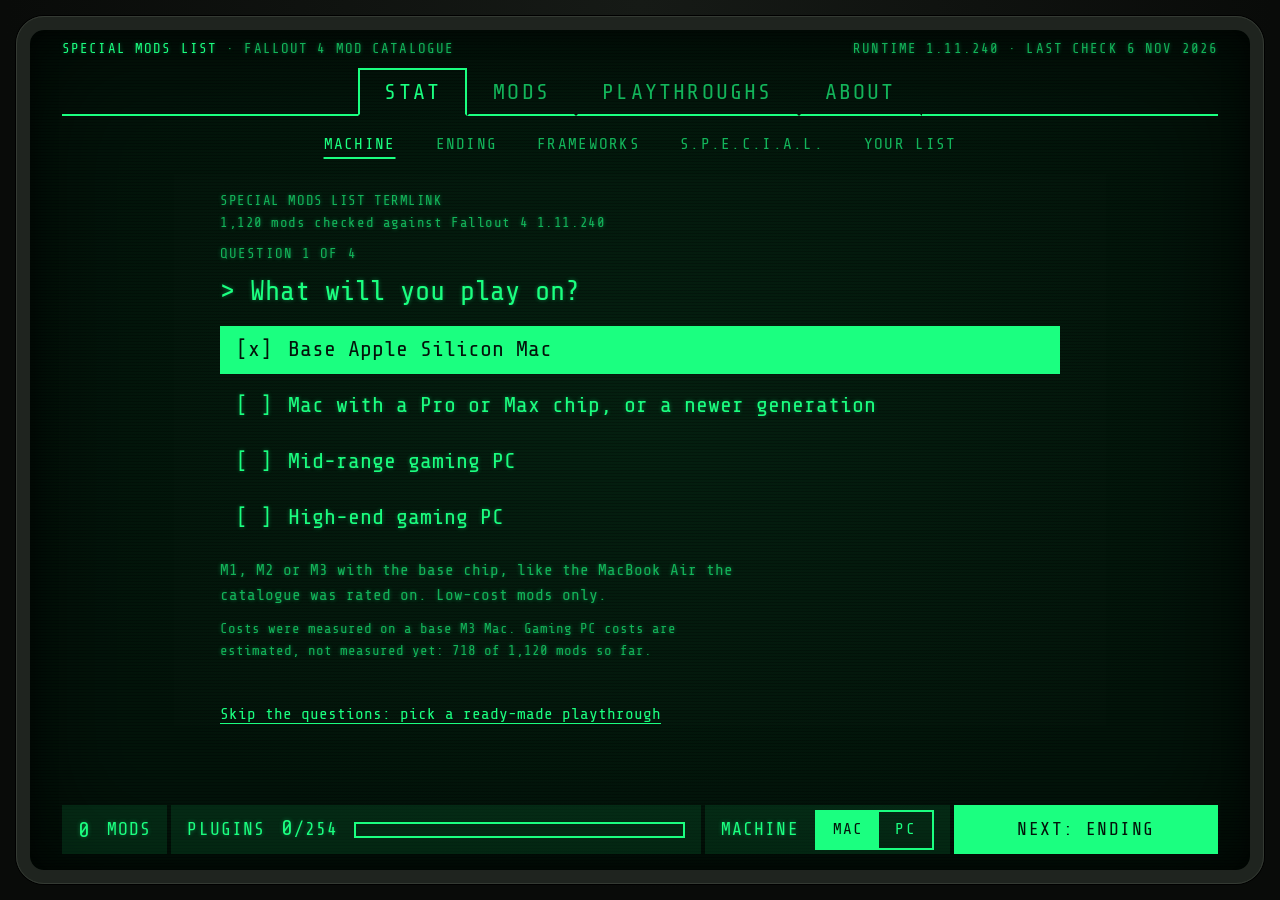
==== site/index.html @ 07a1b422 "feat(site): rebuild the site as a Pip-Boy interface" ====
<!doctype html>
<html lang="en" data-phosphor="green">
<head>
<meta charset="utf-8">
<meta name="viewport" content="width=device-width, initial-scale=1">
<title>Special Mods List: Fallout 4 mod catalogue</title>
<meta name="description" content="Fallout 4 mods checked one by one against runtime 1.11.240, Lunar Fallout Overhaul and Sim Settlements 2. Fill a S.P.E.C.I.A.L. sheet, load a ready-made playthrough, or build a list that adds its own requirements and patches.">
<meta name="color-scheme" content="dark">
<meta name="theme-color" content="#03140a">
<script>
// Apply the saved phosphor colour before the first paint.
try { var p = localStorage.getItem("sml-phosphor"); if (/^(green|amber|blue|white)$/.test(p)) document.documentElement.dataset.phosphor = p; } catch (e) {}
</script>
<link rel="preconnect" href="https://fonts.googleapis.com">
<link rel="preconnect" href="https://fonts.gstatic.com" crossorigin>
<link href="https://fonts.googleapis.com/css2?family=Share+Tech+Mono&family=VT323&display=swap" rel="stylesheet">
<link rel="stylesheet" href="app.css?v=3">
</head>
<body>
<a class="skip" id="skip" href="#panels">Skip to content</a>
<div class="bezel">
<div class="screen" id="screen">
  <header class="hud">
    <h1>Special Mods List <span class="hd">· Fallout 4 mod catalogue</span></h1>
    <p class="hd" id="hud-date">Runtime 1.11.240</p>
  </header>
  <div class="tabbar">
    <div class="tabs" role="tablist" aria-label="Sections" id="tabs">
      <button class="tab" role="tab" id="tab-stat" aria-controls="panel-stat" aria-selected="true">Stat</button>
      <button class="tab" role="tab" id="tab-mods" aria-controls="panel-mods" aria-selected="false" tabindex="-1">Mods</button>
      <button class="tab" role="tab" id="tab-tapes" aria-controls="panel-tapes" aria-selected="false" tabindex="-1">Playthroughs</button>
      <button class="tab" role="tab" id="tab-about" aria-controls="panel-about" aria-selected="false" tabindex="-1">About</button>
    </div>
  </div>

  <div class="panels" id="panels">
    <!-- STAT: the S.P.E.C.I.A.L. sheet -->
    <section class="panel" id="panel-stat" role="tabpanel" aria-labelledby="tab-stat" tabindex="-1">
      <nav class="subtabs" id="sp-steps" aria-label="Sheet steps"></nav>
      <div class="scroll body" id="sp-scroll"><div id="sp"><p class="loading">Loading the catalogue…</p></div></div>
    </section>

    <!-- MODS: catalogue and my list -->
    <section class="panel" id="panel-mods" role="tabpanel" aria-labelledby="tab-mods" tabindex="-1" hidden>
      <div class="subtabs" role="tablist" aria-label="Mods views" id="subtabs">
        <button class="subtab" role="tab" id="subtab-cat" aria-controls="sub-cat" aria-selected="true">All mods</button>
        <button class="subtab" role="tab" id="subtab-list" aria-controls="sub-list" aria-selected="false" tabindex="-1">My list <span id="sub-n"></span></button>
      </div>

      <div class="cat" id="sub-cat" role="tabpanel" aria-labelledby="subtab-cat">
        <div class="toolbar" id="toolbar">
          <div class="tb-main">
            <div class="search"><label class="lbl" for="q">Search <span class="vh">mods</span><span aria-hidden="true" class="kbd"> (press /)</span></label><input id="q" type="search" placeholder="Name, author or what it does" autocomplete="off" spellcheck="false"></div>
            <button class="btn fbtn" id="filters-btn" aria-controls="fbody" aria-expanded="false">Filters</button>
            <div class="fbody" id="fbody">
              <label class="sel"><span class="lbl">Section</span><select id="f-section"></select></label>
              <label class="sel"><span class="lbl">Tier</span><select id="f-tier">
                <option value="default">Core to optional</option><option value="core">Core only</option><option value="recommended">Recommended only</option><option value="optional">Optional only</option><option value="avoid">Avoid only</option><option value="all">Every tier</option><option value="custom" hidden>Custom</option>
              </select></label>
              <label class="sel" id="f-pt-row"><span class="lbl">Playthrough</span><select id="f-pt"><option value="">Any mod</option></select></label>
              <label class="chk"><input type="checkbox" id="f-inlist"><span>In my list</span></label>
              <label class="chk"><input type="checkbox" id="f-fits"><span>Fits my machine</span></label>
            </div>
          </div>
          <div class="countline">
          <details class="more" id="more">
                <summary id="more-sum">More filters</summary>
                <div class="more-in">
                  <label class="sel"><span class="lbl">Playing as</span><select id="f-profile"></select></label>
                  <label class="sel"><span class="lbl" id="perf-legend">Cost on a base M3 Mac</span><select id="f-perf"><option value="high">Any cost</option><option value="med">Up to medium</option><option value="low">Low only</option></select></label>
                  <label class="sel"><span class="lbl">Sort by</span><select id="f-sort"><option value="section">Section and tier</option><option value="name">Name</option><option value="cost">Cost, lowest first</option><option value="updated">Last updated</option></select></label>
                  <label class="chk"><input type="checkbox" id="f-runtime"><span>Works on 1.11.240</span></label>
                  <label class="chk"><input type="checkbox" id="f-lunar"><span>Works with Lunar</span></label>
                  <label class="chk"><input type="checkbox" id="f-ss2"><span>Works with SS2</span></label>
                  <label class="chk"><input type="checkbox" id="f-nodll"><span>No F4SE DLL</span></label>
                  <label class="chk"><input type="checkbox" id="f-noend"><span>No ending lock</span></label>
                  <p class="hint" id="perf-hint"></p>
                  <p class="hint">Lunar and SS2 filters hide mods we know conflict. Most mods are not checked against them yet.</p>
                </div>
              </details>
          <span id="result-count" aria-live="off">Loading…</span><span id="hidden-note"></span><span class="legend" aria-hidden="true"><span><i class="mk on"></i>In my list</span><span><i class="mk auto"></i>Added for you</span></span></div>
        </div>
        <div class="inv">
          <div class="scroll inv-list" id="inv" aria-label="Mods"><p class="loading">Loading the catalogue…</p></div>
          <section class="scroll detail" id="detail" aria-label="Mod details"></section>
        </div>
      </div>

      <div class="cat" id="sub-list" role="tabpanel" aria-labelledby="subtab-list" hidden>
        <div class="mylist">
          <div class="scroll lo">
            <h2 class="h3" id="lo-h" tabindex="-1">Load order</h2>
            <p class="small dim" id="lo-hint">Grouped by load group. Inside a group, any order works unless a note says otherwise.</p>
            <ol id="picked"></ol>
          </div>
          <section class="scroll sum" aria-labelledby="ml-h">
            <h2 class="h3" id="ml-h">Summary</h2>
            <div class="gauge">
              <p class="num"><b id="ml-n">0</b> <span id="ml-sub">mods</span></p>
              <p class="small" id="ml-who"></p>
              <p class="num"><span>Full plugins</span> <b id="ml-full">0</b> <span id="ml-full-of">of 254</span></p>
              <div class="bar" id="ml-bar" role="img" aria-label="0 of 254 full plugin slots used"><i class="cnt" style="width:0"></i><i class="est" style="left:0;width:0"></i></div>
              <p class="small" id="ml-slots"></p>
            </div>
            <section id="notes-sec" hidden><h3 class="h3">Warnings and notes</h3><div class="alerts" id="alerts"></div></section>
            <dl class="kv">
              <div><dt>Light plugins</dt><dd id="s-light">0</dd></div>
              <div><dt>Download</dt><dd id="s-size">0 GB</dd></div>
              <div><dt>F4SE DLLs</dt><dd id="s-dll">0</dd></div>
              <div><dt>Script-heavy</dt><dd id="s-heavy">0</dd></div>
              <div><dt id="s-high-l">High cost</dt><dd id="s-high">0</dd></div>
              <div><dt>Conflicts</dt><dd id="s-conf">0</dd></div>
            </dl>
            <p class="small" id="mix"></p>
            <div class="xbtns">
              <button class="btn primary" id="x-csv">Download CSV</button>
              <button class="btn" id="x-txt">Copy load order</button>
              <button class="btn" id="x-link">Copy share link</button>
              <button class="btn" id="x-clear">Clear list</button>
            </div>
          </section>
        </div>
      </div>
    </section>

    <!-- PLAYTHROUGHS: holotapes -->
    <section class="panel" id="panel-tapes" role="tabpanel" aria-labelledby="tab-tapes" tabindex="-1" hidden>
      <div class="scroll body">
        <div class="tapes-h">
          <h2 class="qh" id="tapes-h" tabindex="-1">&gt; Pick a holotape</h2>
          <p class="dim">Each tape is a mod list that holds together on Fallout 4 1.11.240. Loading one replaces your list, and you can undo it.</p>
        </div>
        <div class="tapes" id="tapes"><p class="loading">Loading the playthroughs…</p></div>
        <div class="tapes-more">
          <button class="lnk preset" data-preset="core" aria-pressed="false" id="core-btn">Load only the core fixes</button>
          <button class="lnk" data-go="mods">Or browse all <span class="n-total">…</span> mods</button>
        </div>
      </div>
    </section>

    <!-- ABOUT -->
    <section class="panel" id="panel-about" role="tabpanel" aria-labelledby="tab-about" tabindex="-1" hidden>
      <div class="scroll body">
        <div class="about">
          <div class="prose">
            <h2 class="h3" id="about-h" tabindex="-1">What this is</h2>
            <p>A catalogue of <span class="n-total">…</span> Fallout 4 mods, each checked by hand against the current game version (runtime 1.11.240), Lunar Fallout Overhaul and Sim Settlements 2. It builds a list for you: every mod brings the mods it needs and the patches it shares with the rest, and the list warns you about conflicts.</p>
            <h2 class="h3">How mods are checked</h2>
            <p>Each row records whether the author supports 1.11.240, whether it needs an F4SE DLL, what it does to precombines, its cost, how it gets on with Lunar and Sim Settlements 2, whether it locks a faction ending, and what it needs, patches or conflicts with. Every verdict links to its sources: changelogs, author posts, compatibility reports.</p>
            <p>Mods marked avoid stay in the catalogue with the reason, so you know why they are left out.</p>
            <h2 class="h3">Cost ratings</h2>
            <p>Costs on a Mac were measured on a base M3 MacBook Air (16 GB, under Wine). Costs on a gaming PC are estimated, not measured yet: <span id="ab-pc">…</span> mods so far, and mods rated low on the M3 count as low on the PC. Switch the machine in the bar at the bottom of the screen.</p>
            <p class="disclaim">Unofficial fan project, not affiliated with Bethesda Softworks. Mod names, descriptions and images belong to their authors and come from Nexus Mods. <span id="foot-dates"></span></p>
          </div>
          <div>
            <h2 class="h3">Record</h2>
            <dl class="stats" id="record">
              <div><dt>Mods checked</dt><dd id="rec-total">…</dd></div>
              <div><dt>In a playthrough</dt><dd id="rec-pick">…</dd></div>
              <div><dt>Cost rated for a PC</dt><dd id="rec-pc">…</dd></div>
              <div><dt>Marked avoid</dt><dd><button class="linkid" id="rec-avoid-btn"><span id="rec-avoid">…</span><span class="vh">: show them</span></button></dd></div>
              <div><dt>Last check</dt><dd id="rec-date">…</dd></div>
            </dl>
            <h2 class="h3">Screen colour</h2>
            <fieldset class="opts swatches" id="phosphor"><legend class="vh">Screen colour</legend></fieldset>
            <h2 class="h3">Links</h2>
            <ul class="links">
              <li><a href="https://github.com/MorganKryze/special-mods-list/tree/main/data">The data: mods.csv, nexus.json, playthroughs.json</a></li>
              <li><a href="https://github.com/MorganKryze/special-mods-list/blob/main/data/README.md">What each column means</a></li>
              <li><a href="https://github.com/MorganKryze/special-mods-list">This project on GitHub</a></li>
              <li><a href="https://github.com/MorganKryze/fallout4-macos-modding">Fallout 4 on macOS: the setup guide</a></li>
              <li><a href="../llms.txt">llms.txt, for AI assistants</a></li>
            </ul>
          </div>
        </div>
      </div>
    </section>
  </div>

  <div id="notice" hidden role="region" aria-label="Message"><p id="notice-text"></p><span class="nbtns" id="notice-btns"></span></div>
  <footer class="status" aria-label="Status">
    <div class="cell" id="st-mods"><b>0</b> <span>mods</span></div>
    <div class="cell" id="st-plug"><span class="lbl-p">Plugins</span> <span><b id="st-full">0</b>/254</span><span class="bar" aria-hidden="true"><i id="st-bar" style="width:0"></i></span></div>
    <div class="cell" id="st-mach" role="group" aria-label="Your machine"><span class="lbl-l">Machine</span><span class="seg"><button data-machine="mac" aria-pressed="true">Mac</button><button data-machine="pc" aria-pressed="false">PC</button></span></div>
    <button class="btn primary" id="st-action">Next: Ending</button>
  </footer>
</div>
</div>
<div id="sr-status" class="vh" role="status"></div>
<script src="app.js?v=3"></script>
</body>
</html>
---- site/app.css ----
/* Special Mods List: the Pip-Boy shell.
   Type scale: 14 / 16 / 18 / 22 / 28 (Share Tech Mono), 32 / 48 / 96 (VT323).
   Spacing: multiples of 8 px. Colours: one phosphor ink on a dark screen; every text colour
   keeps 4.5:1 or better on the screen and on the tinted boxes (see the contrast notes below). */
:root {
  --ink: #1bff80; --bg: #03140a; --dim: #13b45a; --line: #0e7e3f;
  --tint: color-mix(in srgb, var(--ink) 10%, transparent);
  --tint-strong: color-mix(in srgb, var(--ink) 16%, transparent);
  --glow: 0 0 4px color-mix(in srgb, var(--ink) 38%, transparent);
  --bezel: #1f241f; --bezel-hi: #343a33; --room: #090b09;
  --mono: "Share Tech Mono", ui-monospace, "SF Mono", Menlo, Consolas, monospace;
  --vt: "VT323", "Share Tech Mono", ui-monospace, monospace;
  --t-xs: 14px; --t-s: 16px; --t-m: 18px; --t-l: 22px; --t-xl: 28px;
  --d-s: 32px; --d-m: 48px; --d-l: 96px;
  --pad: 32px;
  color-scheme: dark;
}
/* Dimmed text is the ink mixed into the screen colour (68 % green, 74 % amber, 76 % blue, 66 % white):
   4.5:1 or better even on a 10 % tinted box over the 5 % centre glow.
   Lines (borders) are 45-50 %, at least 3:1 on the screen. */
html[data-phosphor="amber"] { --ink: #ffb642; --bg: #140c02; --dim: #c28a31; --line: #8a6122; }
html[data-phosphor="blue"] { --ink: #5ec8ff; --bg: #020c14; --dim: #489bc7; --line: #306a8a; }
html[data-phosphor="white"] { --ink: #f2f2f2; --bg: #0b0c0c; --dim: #a3a4a4; --line: #737474; }

* { box-sizing: border-box; }
html, body { margin: 0; height: 100%; }
body {
  background: var(--room); color: var(--ink);
  font: 400 var(--t-s)/1.6 var(--mono);
  -webkit-font-smoothing: antialiased; text-rendering: optimizeLegibility;
  overflow: hidden;
}
button, input, select { font: inherit; color: inherit; letter-spacing: inherit; text-transform: inherit; }
button { cursor: pointer; background: none; border: 0; padding: 0; text-align: inherit; }
a { color: var(--ink); text-underline-offset: 4px; text-decoration-thickness: 1px; }
a:hover { text-decoration-thickness: 2px; }
:focus-visible { outline: 2px solid var(--ink); outline-offset: 2px; }
[hidden] { display: none !important; }
.vh { position: absolute !important; width: 1px; height: 1px; overflow: hidden; clip: rect(0 0 0 0); white-space: nowrap; margin: -1px; padding: 0; border: 0; }
.dim { color: var(--dim); }
p { margin: 0; }
h1, h2, h3, h4 { margin: 0; font-weight: 400; }
ul, ol { margin: 0; padding: 0; }

.skip { position: absolute; left: 16px; top: -100px; z-index: 100; background: var(--ink); color: var(--bg); padding: 8px 16px; text-decoration: none; }
.skip:focus { top: 16px; }

/* ---------- Bezel and screen ---------- */
.bezel {
  height: 100%; padding: 16px;
  background: radial-gradient(ellipse at 50% 0%, #161a16, var(--room) 70%);
}
.screen {
  position: relative; height: 100%; max-width: 1440px; margin: 0 auto;
  display: flex; flex-direction: column; overflow: hidden;
  border: 14px solid var(--bezel); border-radius: 28px;
  outline: 1px solid var(--bezel-hi); outline-offset: -1px;
  /* Scanlines and the soft centre glow sit under the text, so they never lower its contrast. */
  background:
    repeating-linear-gradient(0deg, rgba(0, 0, 0, .24) 0 1px, transparent 1px 3px),
    radial-gradient(ellipse at 50% 45%, color-mix(in srgb, var(--ink) 5%, var(--bg)) 0%, var(--bg) 72%);
  /* Inset shadow: the vignette, painted above the background and below the content. */
  box-shadow: inset 0 0 120px rgba(0, 0, 0, .75), inset 0 0 24px rgba(0, 0, 0, .6), 0 0 0 1px #000;
  text-shadow: var(--glow);
}

/* ---------- Header line and tabs ---------- */
.hud { display: flex; justify-content: space-between; align-items: baseline; gap: 16px; padding: 8px var(--pad) 0; font-size: var(--t-xs); color: var(--dim); letter-spacing: .08em; text-transform: uppercase; }
.hud h1 { font-size: var(--t-xs); color: var(--ink); }
.hud h1 span { color: var(--dim); }
.tabbar { display: flex; padding: 8px var(--pad) 0; }
.tabbar::before, .tabbar::after { content: ""; flex: 1 0 16px; border-bottom: 2px solid var(--ink); }
.tabs { display: flex; }
.tab {
  font-size: var(--t-l); line-height: 1; letter-spacing: .1em; text-transform: uppercase;
  padding: 8px 24px; min-height: 48px; color: var(--dim);
  border: 2px solid transparent; border-bottom-color: var(--ink);
  white-space: nowrap; position: relative;
}
.tab:hover { color: var(--ink); }
.tab[aria-selected="true"] { color: var(--ink); border-color: var(--ink); border-bottom-color: transparent; }
.tab:focus-visible { outline-offset: -6px; }

.subtabs { display: flex; justify-content: center; gap: 8px 24px; padding: 8px var(--pad); flex-wrap: wrap; }
.subtab {
  font-size: var(--t-s); letter-spacing: .08em; text-transform: uppercase; color: var(--dim);
  padding: 8px 8px; min-height: 40px; white-space: nowrap; position: relative;
}
.subtab:hover { color: var(--ink); }
.subtab[aria-current="step"], .subtab[aria-selected="true"] { color: var(--ink); text-decoration: underline; text-decoration-thickness: 2px; text-underline-offset: 8px; }
.subtab .n { color: inherit; }

/* ---------- Panels ---------- */
.panels { position: relative; flex: 1; min-height: 0; }
.panel { position: absolute; inset: 0; display: flex; flex-direction: column; min-height: 0; }
.panel:focus { outline: none; }
.scroll { flex: 1; min-height: 0; overflow: auto; overscroll-behavior: contain; scrollbar-color: var(--line) transparent; scrollbar-width: thin; }
.body { padding: 16px var(--pad) 32px; }
.wrap { max-width: 1120px; margin: 0 auto; }

/* Shared text pieces */
.qno { font-size: var(--t-xs); color: var(--dim); letter-spacing: .08em; text-transform: uppercase; }
.term { font-size: var(--t-xs); color: var(--dim); letter-spacing: .04em; margin-bottom: 8px; }
.qh { font-size: var(--t-xl); line-height: 1.3; margin: 8px 0 16px; }
.qh:focus { outline: none; }
.lead { font-size: var(--t-m); line-height: 1.6; max-width: 62ch; }
.prose { max-width: 66ch; }
.prose p + p { margin-top: 16px; }
.small { font-size: var(--t-xs); line-height: 1.6; }
.h3 { font-size: var(--t-m); letter-spacing: .08em; text-transform: uppercase; padding-bottom: 8px; border-bottom: 2px solid var(--ink); margin: 32px 0 16px; }
.h3:first-child { margin-top: 0; }
.bad::before { content: "! "; }
.eh { font-size: var(--t-l); letter-spacing: .06em; text-transform: uppercase; margin-bottom: 8px; }

/* Buttons */
.btn {
  display: inline-flex; align-items: center; justify-content: center; gap: 8px;
  font-size: var(--t-s); letter-spacing: .08em; text-transform: uppercase;
  padding: 8px 24px; min-height: 48px; border: 2px solid var(--ink); color: var(--ink); text-decoration: none;
}
.btn:hover { background: var(--tint); }
.btn.primary { background: var(--ink); color: var(--bg); text-shadow: none; }
.btn.primary:hover { box-shadow: 0 0 0 2px var(--bg), 0 0 0 4px var(--ink); }
.btn[aria-disabled="true"], .btn:disabled { border-style: dashed; color: var(--dim); cursor: not-allowed; background: none; box-shadow: none; }
.btn.sq { width: 48px; padding: 0; font-size: var(--t-l); }
.lnk { color: var(--ink); text-decoration: underline; text-underline-offset: 4px; text-decoration-thickness: 1px; min-height: 40px; padding: 8px 0; display: inline-flex; align-items: center; }
.lnk:hover { text-decoration-thickness: 2px; }
.row-btns { display: flex; flex-wrap: wrap; gap: 16px; align-items: center; margin-top: 24px; }

/* Choice rows (terminal options). The radio stays focusable but invisible; the row shows its state. */
.opts { display: grid; gap: 8px; border: 0; padding: 0; margin: 0; min-width: 0; }
.opts legend { font-size: var(--t-l); padding: 0; margin-bottom: 8px; }
.opt { position: relative; display: flex; gap: 16px; align-items: baseline; padding: 8px 16px; min-height: 48px; font-size: var(--t-l); line-height: 1.4; cursor: pointer; }
.opt input { position: absolute; opacity: 0; width: 1px; height: 1px; margin: 0; pointer-events: none; }
.opt .bx { flex: none; }
.opt .bx::before { content: "[ ]"; }
.opt:has(input:checked) .bx::before { content: "[x]"; }
.opt:hover { background: var(--tint); }
.opt.radio:has(input:checked) { background: var(--ink); color: var(--bg); text-shadow: none; }
.opt:has(input:focus-visible) { outline: 2px solid var(--ink); outline-offset: 2px; }
.opt.check { font-size: var(--t-m); }
.qdesc { font-size: var(--t-s); color: var(--dim); max-width: 60ch; margin-top: 16px; min-height: 52px; }
.q { max-width: 840px; margin: 0 auto; }
.q .row-btns { margin-top: 32px; }
.q .small { margin-top: 16px; max-width: 66ch; }
.q .qdesc + .small { margin-top: 8px; }
.fw { display: grid; grid-template-columns: 1fr 1fr; gap: 32px; margin-top: 24px; }
.fw .opt { font-size: var(--t-m); }

/* ---------- STAT: S.P.E.C.I.A.L. ---------- */
.special { display: grid; grid-template-columns: minmax(0, 1fr) minmax(0, 1fr); gap: 48px; max-width: 1120px; margin: 0 auto; }
.attrs { list-style: none; display: grid; gap: 4px; margin-top: 8px; }
.attr { display: grid; grid-template-columns: 32px minmax(0, 1fr) 40px; gap: 16px; align-items: center; width: 100%; padding: 4px 16px; min-height: 48px; font-size: var(--t-m); }
.attr .lt { font: var(--d-s)/1 var(--vt); }
.attr .av { font-size: var(--t-l); line-height: 1; }
.attr .av { text-align: right; }
.attr .an .dim { margin-left: 16px; }
.attr:hover { background: var(--tint); }
.attr[aria-current="true"] { background: var(--ink); color: var(--bg); text-shadow: none; }
.attr[aria-current="true"] .dim { color: var(--bg); }
.attr:focus-visible { outline-offset: 2px; }
.keys { margin-top: 16px; font-size: var(--t-xs); color: var(--dim); }
.sp-right { border-left: 2px solid var(--ink); padding: 8px 0 8px 48px; display: flex; flex-direction: column; gap: 16px; min-width: 0; }
.big { display: flex; align-items: baseline; gap: 24px; line-height: .85; }
.big .ab { font: var(--d-l)/.85 var(--vt); letter-spacing: .02em; }
.big .bn { font: 72px/.85 var(--mono); }
.sp-right h3 { font-size: var(--t-l); }
.sp-right p { max-width: 46ch; }
.band { color: var(--ink); }
.pips { display: grid; grid-template-columns: repeat(10, 1fr); gap: 4px; max-width: 400px; }
.pips i { height: 16px; border: 2px solid var(--line); }
.pips i.on { background: var(--ink); border-color: var(--ink); }
.pips i.cut { margin-left: 8px; }
.ctrl { display: flex; flex-wrap: wrap; align-items: center; gap: 8px 16px; }
.ctrl .btn.sq[aria-disabled="true"] { opacity: 1; }
.pool { display: flex; align-items: baseline; gap: 8px; margin-left: 8px; }
.pool b { font-size: var(--t-xl); font-weight: 400; line-height: 1; }

/* ---------- STAT: result ---------- */
.result { display: grid; grid-template-columns: minmax(0, 432px) minmax(0, 1fr); gap: 48px; max-width: 1120px; margin: 0 auto; }
.tally { margin: 24px 0 0; display: grid; gap: 4px; }
.tally > div { display: grid; grid-template-columns: minmax(0, 1fr) auto; align-items: center; gap: 16px; background: var(--tint); padding: 8px 16px; min-height: 56px; }
.tally dt { font-size: var(--t-s); line-height: 1.4; }
.tally dt small { display: block; font-size: var(--t-xs); color: var(--ink); opacity: 1; }
.tally dd { margin: 0; font-size: var(--t-xl); line-height: 1; white-space: nowrap; }
.tally dd small { font: var(--t-xs) var(--mono); }
.alerts { display: grid; gap: 8px; }
.alert { position: relative; border: 1px solid var(--ink); padding: 8px 16px 8px 40px; background: var(--tint); font-size: var(--t-s); line-height: 1.6; }
.alert::before { content: "!"; position: absolute; left: 16px; top: 8px; }
.alert.info { border-color: var(--line); }
.alert.info::before { content: ">"; }
.alert .bad::before { content: none; }
.alert .keeps { display: flex; flex-wrap: wrap; gap: 0 24px; }
.plist { list-style: none; display: grid; gap: 8px; }
.plist li { padding-left: 24px; position: relative; max-width: 70ch; }
.plist li::before { content: ">"; position: absolute; left: 0; color: var(--dim); }
.plist small { display: block; color: var(--dim); font-size: var(--t-xs); }
.near { border: 2px solid var(--ink); padding: 16px; display: grid; gap: 16px; justify-items: start; }

/* ---------- MODS: toolbar ---------- */
.cat { display: flex; flex-direction: column; flex: 1; min-height: 0; position: relative; }
.toolbar { padding: 0 var(--pad) 8px; display: grid; gap: 8px; }
.tb-main { display: flex; flex-wrap: wrap; align-items: end; gap: 8px 16px; }
.search { flex: 1 1 240px; display: grid; gap: 0; min-width: 0; }
.lbl { font-size: var(--t-xs); color: var(--dim); letter-spacing: .08em; text-transform: uppercase; }
.search input { width: 100%; border: 0; border-bottom: 2px solid var(--ink); background: transparent; padding: 8px 0; min-height: 44px; font-size: var(--t-m); border-radius: 0; text-shadow: var(--glow); }
.search input::placeholder { color: var(--dim); opacity: 1; }
.search input::-webkit-search-cancel-button { -webkit-appearance: none; appearance: none; width: 16px; height: 16px; cursor: pointer;
  background: linear-gradient(45deg, transparent 43%, var(--ink) 43% 57%, transparent 57%), linear-gradient(-45deg, transparent 43%, var(--ink) 43% 57%, transparent 57%); }
.search input:focus-visible { outline: none; border-bottom-width: 2px; box-shadow: 0 2px 0 var(--ink); }
.fbtn { display: none; }
.fbody { display: contents; }
.sel { display: grid; gap: 0; min-width: 0; position: relative; }
.sel select {
  appearance: none; -webkit-appearance: none; border: 2px solid var(--line); border-radius: 0; background: transparent;
  padding: 8px 40px 8px 16px; min-height: 44px; font-size: var(--t-s); max-width: 220px; text-shadow: var(--glow);
}
.sel select:hover { border-color: var(--ink); }
.sel::after { content: "▾"; position: absolute; right: 16px; bottom: 10px; pointer-events: none; }
.sel select option { background: var(--bg); color: var(--ink); }
.chk { display: inline-flex; align-items: center; gap: 8px; min-height: 44px; padding: 0 8px 0 0; cursor: pointer; font-size: var(--t-s); white-space: nowrap; }
.chk input { appearance: none; -webkit-appearance: none; margin: 0; width: 20px; height: 20px; border: 2px solid var(--ink); background: transparent; flex: none; cursor: pointer; }
.chk input:checked { background: var(--ink); box-shadow: inset 0 0 0 3px var(--bg); }
.chk input:focus-visible { outline: 2px solid var(--ink); outline-offset: 3px; }
.chk:hover { color: var(--ink); }
details.more[open] { flex-basis: 100%; order: 9; }
details.more > summary { list-style: none; cursor: pointer; display: inline-flex; align-items: center; gap: 8px; min-height: 44px; font-size: var(--t-xs); letter-spacing: .08em; text-transform: uppercase; color: var(--ink); }
details.more > summary::-webkit-details-marker { display: none; }
details.more > summary::before { content: "▸"; }
details.more[open] > summary::before { content: "▾"; }
.more-in { display: flex; flex-wrap: wrap; align-items: end; gap: 8px 16px; padding: 8px 0 8px; border-top: 1px dashed var(--line); }
.more-in .hint { flex-basis: 100%; font-size: var(--t-xs); color: var(--dim); max-width: 80ch; }
.countline { display: flex; flex-wrap: wrap; justify-content: flex-start; gap: 0 32px; align-items: center; font-size: var(--t-xs); color: var(--dim); letter-spacing: .04em; min-height: 32px; }
.countline b { color: var(--ink); font-weight: 400; }
.countline .lnk { min-height: 32px; padding: 4px 0; font-size: var(--t-xs); }
.legend { display: inline-flex; gap: 16px; align-items: center; margin-left: auto; }
.legend span { display: inline-flex; gap: 8px; align-items: center; }

/* ---------- MODS: inventory list and detail ---------- */
.inv { flex: 1; min-height: 0; display: grid; grid-template-columns: minmax(0, 5fr) minmax(0, 6fr); border-top: 2px solid var(--ink); margin: 0 var(--pad); }
.inv-list { padding: 0 16px 32px 0; scroll-padding-top: 48px; }
.inv-list > ul { list-style: none; }
.gh { position: sticky; top: 0; z-index: 1; display: flex; justify-content: space-between; gap: 16px; padding: 16px 16px 8px; background: var(--bg); font-size: var(--t-xs); color: var(--dim); letter-spacing: .08em; text-transform: uppercase; }
.grp ul { list-style: none; }
.row {
  display: grid; grid-template-columns: 12px minmax(0, 1fr) auto; align-items: center; gap: 16px;
  width: 100%; min-height: 40px; padding: 8px 16px; font-size: var(--t-s); line-height: 1.5;
}
.row .nm { overflow: hidden; text-overflow: ellipsis; white-space: nowrap; }
.row .rc { font-size: var(--t-xs); color: var(--dim); letter-spacing: .06em; text-transform: uppercase; }
.row:hover { background: var(--tint); }
.row[aria-current="true"] { background: var(--ink); color: var(--bg); text-shadow: none; }
.row[aria-current="true"] .rc { color: var(--bg); }
.row:focus-visible { outline-offset: -2px; }
.row[aria-current="true"]:focus-visible { outline: 2px solid var(--ink); outline-offset: 2px; box-shadow: inset 0 0 0 2px var(--bg); }
.mk { width: 12px; height: 12px; display: inline-block; }
[data-st="on"] > .mk, .mk.on { background: currentColor; }
[data-st="auto"] > .mk, .mk.auto { border: 2px solid currentColor; }
.empty { padding: 32px 16px; max-width: 60ch; }
.empty p + p { margin-top: 8px; }
.empty .row-btns { margin-top: 16px; }
.loading { padding: 32px 16px; color: var(--dim); }

.detail { border-left: 2px solid var(--ink); padding: 16px 0 32px 32px; }
.d-back { display: none; }
.d-where { font-size: var(--t-xs); color: var(--dim); letter-spacing: .08em; text-transform: uppercase; display: flex; justify-content: space-between; gap: 16px; }
.d-where .tier { color: var(--ink); }
.d-title { font-size: var(--t-xl); line-height: 1.25; margin: 8px 0 8px; overflow-wrap: anywhere; }
.d-title:focus { outline: none; }
.d-by { font-size: var(--t-xs); color: var(--dim); }
.d-pic { margin: 16px 0 0; border: 2px solid var(--ink); background: var(--ink); aspect-ratio: 16 / 7; max-height: 200px; overflow: hidden; isolation: isolate; }
.d-pic img { width: 100%; height: 100%; object-fit: cover; display: block; filter: grayscale(1) contrast(1.2); mix-blend-mode: multiply; }
.d-lead { font-size: var(--t-m); line-height: 1.6; margin-top: 16px; max-width: 62ch; }
.d-act { display: flex; flex-wrap: wrap; align-items: center; gap: 8px 16px; margin-top: 16px; }
.d-eff { flex: 1 1 240px; font-size: var(--t-xs); line-height: 1.6; max-width: 56ch; }
.stats { display: grid; gap: 4px; margin: 0; }
.stats > div { display: grid; grid-template-columns: minmax(0, 3fr) minmax(0, 2fr); gap: 16px; padding: 8px 16px; background: var(--tint); }
.stats dt { color: var(--ink); letter-spacing: .04em; }
.stats dd { margin: 0; text-align: right; overflow-wrap: anywhere; }
.stats dd .st { display: block; font-size: var(--t-xs); color: var(--ink); }
.stats.gw > div { grid-template-columns: minmax(0, 1fr); gap: 8px; }
.stats.gw dd .it { display: flex; gap: 8px; align-items: flex-start; }
.stats.gw dd .it + .it { margin-top: 8px; }
.gw .it .mk { flex: none; margin-top: 6px; }
.gw-key { display: none; gap: 16px; margin: -8px 0 8px; font-size: var(--t-xs); color: var(--dim); }
.gw-key span { display: inline-flex; gap: 8px; align-items: center; }
.stats dd .it { display: block; }
.stats dd .it + .it { margin-top: 4px; }
.gw dd { text-align: left; }
.d-src { list-style: none; display: grid; gap: 4px; }
.d-src a { display: inline-block; padding: 4px 0; }
.d-foot { margin-top: 24px; font-size: var(--t-xs); color: var(--dim); }
.linkid { color: var(--ink); text-decoration: underline; text-underline-offset: 4px; text-decoration-thickness: 1px; text-align: left; overflow-wrap: anywhere; }
.linkid:hover { text-decoration-thickness: 2px; }
.risks { list-style: none; display: grid; gap: 8px; }
.risks li { padding-left: 24px; position: relative; max-width: 66ch; }
.risks li::before { content: "-"; position: absolute; left: 0; }
.risks li.bad::before { content: "!"; }

/* ---------- MODS: my list ---------- */
.mylist { flex: 1; min-height: 0; display: grid; grid-template-columns: minmax(0, 5fr) minmax(0, 6fr); border-top: 2px solid var(--ink); margin: 0 var(--pad); }
.lo { padding: 16px 16px 32px 0; }
.lo h3 { margin-bottom: 8px; }
.lo-group { font-size: var(--t-xs); color: var(--dim); letter-spacing: .08em; text-transform: uppercase; padding: 16px 16px 8px; }
#picked { list-style: none; }
#picked ol { list-style: none; }
#picked li.m { display: grid; grid-template-columns: 40px minmax(0, 1fr) 44px; align-items: center; gap: 8px; padding: 4px 0 4px 16px; min-height: 48px; }
#picked li.m:hover { background: var(--tint); }
#picked li.m .no { color: var(--dim); font-size: var(--t-xs); text-align: right; }
#picked li.m small { display: block; font-size: var(--t-xs); color: var(--dim); line-height: 1.5; }
#picked .rm { width: 44px; height: 44px; font-size: var(--t-l); line-height: 1; text-align: center; }
#picked .rm:hover { background: var(--ink); color: var(--bg); text-shadow: none; }
.sum { border-left: 2px solid var(--ink); padding: 16px 0 32px 32px; }
.gauge { display: grid; gap: 8px; }
.gauge .num { display: flex; align-items: baseline; gap: 8px; flex-wrap: wrap; }
.gauge .num b { font-size: 40px; line-height: 1; font-weight: 400; }
.bar { position: relative; height: 16px; border: 2px solid var(--ink); }
.bar i { position: absolute; top: 2px; bottom: 2px; left: 2px; background: var(--ink); max-width: calc(100% - 4px); }
.bar i.est { background: repeating-linear-gradient(90deg, var(--ink) 0 2px, transparent 2px 6px); }
.kv { display: grid; grid-template-columns: 1fr 1fr; gap: 4px; margin: 24px 0 0; }
.kv > div { background: var(--tint); padding: 8px 16px; display: grid; gap: 0; }
.kv dt { font-size: var(--t-xs); letter-spacing: .06em; text-transform: uppercase; }
.kv dd { margin: 0; font-size: var(--t-xl); line-height: 1.3; }
.xbtns { display: grid; grid-template-columns: 1fr 1fr; gap: 8px; margin-top: 24px; }
.xbtns .btn { padding: 8px 16px; }

/* ---------- PLAYTHROUGHS: holotapes ---------- */
.tapes-h { text-align: center; margin: 8px auto 32px; max-width: 70ch; }
.tapes-h .qh { margin-bottom: 8px; }
.tapes { display: flex; flex-wrap: wrap; justify-content: center; gap: 48px 40px; }
.tcard { flex: 0 1 336px; display: flex; flex-direction: column; gap: 16px; min-width: 0; }
.tape { position: relative; border: 2px solid var(--ink); border-radius: 16px 16px 4px 4px; padding: 16px 16px 40px; }
/* The tape head slot, drawn as a full outline. */
.tape::after { content: ""; position: absolute; left: 50%; bottom: 8px; width: 112px; height: 16px; transform: translateX(-50%); border: 2px solid var(--ink); border-radius: 2px; }
.tcard.planned .tape, .tcard.blank .tape { border-style: dashed; }
.tlabel { border: 2px solid var(--ink); background: var(--tint); padding: 16px; min-height: 200px; display: flex; flex-direction: column; gap: 8px; }
.tlabel .tt { font-size: var(--t-l); line-height: 1.3; }
.tlabel .tm { font-size: var(--t-xs); letter-spacing: .06em; text-transform: uppercase; }
.tlabel .ld { margin-top: auto; font-size: var(--t-xs); letter-spacing: .08em; text-transform: uppercase; display: none; }
.tcard.loaded .tlabel { background: var(--ink); color: var(--bg); text-shadow: none; border-color: var(--ink); }
.tcard.loaded .tlabel .ld { display: block; }
.reels { display: flex; justify-content: space-between; padding: 0 48px; margin-top: 16px; }
.reel { width: 40px; height: 40px; border-radius: 50%; border: 2px solid var(--ink);
  background: radial-gradient(circle, var(--bg) 0 5px, var(--ink) 5px 8px, transparent 8px), conic-gradient(from 0deg, var(--ink) 0 14deg, transparent 14deg 120deg, var(--ink) 120deg 134deg, transparent 134deg 240deg, var(--ink) 240deg 254deg, transparent 254deg); }
.tinfo { display: grid; gap: 8px; }
.tinfo .ts { font-size: var(--t-xs); letter-spacing: .08em; text-transform: uppercase; min-height: calc(2em * 1.6); }
.tinfo p.sm { font-size: var(--t-xs); color: var(--dim); line-height: 1.6; }
.tinfo .row-btns { margin: 0 0 8px; gap: 8px 24px; }
.tlabel .tm + .tm { margin-top: auto; }

.tapes-more { display: flex; flex-wrap: wrap; justify-content: center; gap: 8px 32px; margin-top: 48px; }

/* ---------- ABOUT ---------- */
.about { display: grid; grid-template-columns: minmax(0, 3fr) minmax(0, 2fr); gap: 48px; max-width: 1120px; margin: 0 auto; }
.about .prose p { line-height: 1.7; }
.about ul.links { list-style: none; display: grid; gap: 0; }
.about ul.links a { display: inline-block; padding: 8px 0; }
.swatches { display: grid; gap: 4px; }
.swatches .opt { font-size: var(--t-s); min-height: 44px; align-items: center; }
.sw { width: 16px; height: 16px; flex: none; border: 2px solid currentColor; }
.disclaim { margin-top: 32px; font-size: var(--t-xs); color: var(--dim); max-width: 66ch; }

/* ---------- Notice and status bar ---------- */
#notice { margin: 0 var(--pad) 8px; border: 2px solid var(--ink); background: var(--bg); padding: 8px 16px; display: flex; flex-wrap: wrap; align-items: center; gap: 0 24px; }
#notice p { flex: 1 1 320px; padding: 4px 0; }
#notice p::before { content: "> "; }
#notice .nbtns { display: flex; flex-wrap: wrap; gap: 0 24px; }
.status { display: grid; grid-template-columns: auto minmax(0, 1fr) auto auto; gap: 4px; padding: 0 var(--pad) 16px; font-size: var(--t-m); letter-spacing: .06em; text-transform: uppercase; }
.cell { background: var(--tint); padding: 4px 16px; min-height: 48px; display: flex; align-items: center; gap: 16px; white-space: nowrap; min-width: 0; }
.cell b { font-size: var(--t-l); font-weight: 400; line-height: 1; }
.cell .conf { font-size: var(--t-xs); }
#st-plug { gap: 16px; }
#st-plug .bar { flex: 1; min-width: 48px; max-width: 360px; height: 16px; }
.seg { display: inline-flex; border: 2px solid var(--ink); }
.seg button { padding: 4px 16px; min-height: 36px; font-size: var(--t-s); letter-spacing: .08em; }
.seg button[aria-pressed="true"] { background: var(--ink); color: var(--bg); text-shadow: none; }
.seg button:focus-visible { outline-offset: 2px; }
#st-action { min-height: 48px; min-width: 264px; padding: 8px 24px; font-size: var(--t-m); }
#st-action:disabled { border-style: solid; background: var(--tint); color: var(--ink); cursor: progress; }

/* ---------- Feedback (only when motion is welcome) ---------- */
@media (prefers-reduced-motion: no-preference) {
  .enter { animation: crt-in .18s ease-out both; }
  @keyframes crt-in { from { opacity: 0; transform: translateY(4px); } }
  .subtab.just { animation: tab-ping .5s ease-out; }
  @keyframes tab-ping { 0%, 40% { background: var(--ink); color: var(--bg); text-shadow: none; } }
  .tcard.spin .reel { animation: reel .9s cubic-bezier(.3, .1, .3, 1) 1; }
  @keyframes reel { to { transform: rotate(720deg); } }
  .big.bump { animation: bump .2s ease-out; }
  @keyframes bump { from { transform: translateY(-3px); } }
}

/* ---------- Medium widths ---------- */
@media (max-width: 1100px) {
  :root { --pad: 24px; }
  .tab { padding: 8px 16px; }
  .special, .result, .about { gap: 32px; }
  .sp-right { padding-left: 32px; }
  .detail, .sum { padding-left: 24px; }
  .stats > div { grid-template-columns: minmax(0, 1fr) minmax(0, 1fr); }
}

/* ---------- Phone ---------- */
@media (max-width: 759px) {
  :root { --pad: 16px; --t-xl: 24px; --d-l: 72px; }
  .bezel { padding: 4px; }
  .screen { border-width: 6px; border-radius: 16px; box-shadow: inset 0 0 64px rgba(0, 0, 0, .75), inset 0 0 16px rgba(0, 0, 0, .6); }
  .hud { padding-top: 8px; }
  .hud .hd { display: none; }
  .special > div:first-child { display: contents; }
  .special { gap: 16px; }
  .special .qno { order: 1; } .special .qh { order: 2; margin-bottom: 0; } .sp-right { order: 3; } .special .attrs { order: 4; } .special .row-btns { order: 5; margin-top: 8px; }
  .sp-text, .sp-legend { display: none; }
  .big .ab { font-size: 56px; }
  .big .bn { font-size: 44px; }
  .tabbar { overflow-x: auto; scrollbar-width: none; padding-top: 4px; }
  .tabbar::-webkit-scrollbar { display: none; }
  .tab { font-size: var(--t-m); letter-spacing: .02em; padding: 8px 6px; min-height: 44px; }
  .tabbar::before, .tabbar::after { flex-basis: 4px; }
  .toolbar:not(.fopen) details.more { display: none; }
  .subtabs { justify-content: flex-start; flex-wrap: nowrap; overflow-x: auto; scrollbar-width: none; gap: 16px; padding: 4px var(--pad); }
  .subtabs::-webkit-scrollbar { display: none; }
  .subtab { font-size: var(--t-xs); min-height: 44px; }
  .body { padding: 8px var(--pad) 24px; }
  .opt { font-size: var(--t-m); padding: 8px 16px; }
  .fw { grid-template-columns: 1fr; gap: 24px; }
  .special, .result, .about { grid-template-columns: minmax(0, 1fr); gap: 24px; }
  .sp-right { border: 2px solid var(--ink); padding: 16px; gap: 8px; }
  .attr { font-size: var(--t-s); gap: 8px; padding: 4px 16px; min-height: 44px; }
  .attr .an .dim { display: none; }
  .keys { display: none; }
  .tb-main { gap: 8px; }
  .search { flex-basis: 100%; }
  .fbtn { display: inline-flex; min-height: 44px; padding: 8px 16px; }
  .fbody { display: none; flex-wrap: wrap; align-items: end; gap: 8px 16px; padding: 8px 0; }
  .toolbar.fopen .fbody { display: flex; }
  .sel { flex: 1 1 100%; }
  .sel select { max-width: none; width: 100%; }
  .legend { display: none; }
  .gw-key { display: flex; }
  .inv, .mylist { grid-template-columns: minmax(0, 1fr); margin: 0; border-top: 2px solid var(--ink); }
  .inv-list { padding: 0 0 24px; }
  .gh { top: 0; padding: 16px var(--pad) 8px; }
  .row { min-height: 48px; padding: 8px var(--pad); }
  .detail { display: none; position: absolute; inset: 0; z-index: 5; border: 0; padding: 0 var(--pad) 32px; background: var(--bg); }
  .cat.panel-open .detail { display: block; }
  .d-back { display: flex; position: sticky; top: 0; z-index: 2; background: var(--bg); padding: 8px 0; margin-bottom: 8px; border-bottom: 2px solid var(--ink); }
  .stats > div { grid-template-columns: minmax(0, 1fr); gap: 0; }
  .stats dd { text-align: left; }
  .mylist { overflow: auto; display: flex; flex-direction: column; }
  .mylist .scroll { flex: none; overflow: visible; }
  .sum { order: -1; border-left: 0; padding: 16px var(--pad) 24px; border-bottom: 2px solid var(--ink); }
  .lo { padding: 8px 0 24px; }
  #picked li.m { padding-left: 8px; }
  .tapes { gap: 32px; }
  .tcard { flex-basis: 100%; }
  .reels { padding: 0 32px; }
  #notice { margin: 0 8px 8px; padding: 4px 8px; font-size: var(--t-xs); gap: 0 16px; }
  #notice p { flex-basis: 100%; }
  #notice .lnk { min-height: 36px; padding: 4px 0; }
  .status { grid-template-columns: auto minmax(0, 1fr) auto; padding: 0 8px 8px; font-size: var(--t-s); }
  .cell { padding: 4px 8px; gap: 8px; min-height: 44px; }
  .cell .lbl-l { display: none; }
  .cell .lbl-p { font-size: var(--t-xs); }
  .cell b { font-size: var(--t-m); }
  #st-plug .bar { display: none; }
  .seg button { padding: 4px 8px; min-height: 36px; font-size: var(--t-xs); }
  #st-action { grid-column: 1 / -1; min-height: 48px; min-width: 0; }
  .xbtns { grid-template-columns: 1fr; }
}

/* Detail extras */
.d-pt { list-style: none; display: grid; gap: 8px; }
.d-pt small { display: block; font-size: var(--t-xs); color: var(--dim); }
.d-nx { color: var(--dim); }
.swatches .opt.radio:has(input:checked) .sw { outline: 2px solid var(--bg); outline-offset: -5px; }

#notes-sec { margin-top: 24px; }
#notes-sec .h3 { margin-top: 0; }
#mix { margin-top: 8px; }

/* Scroll cues: a fade on the side where more content is hidden. */
/* Vertical cue: a sticky gradient at the bottom of the scroll area (no mask, so overlays stay opaque). */
.scroll::after { content: ""; display: block; position: sticky; bottom: 0; height: 40px; margin-top: -40px; pointer-events: none; background: linear-gradient(to bottom, transparent, var(--bg)); opacity: 0; }
.scroll.fade-b::after { opacity: 1; }
.fade-r { -webkit-mask-image: linear-gradient(to left, transparent, #000 32px); mask-image: linear-gradient(to left, transparent, #000 32px); }
.fade-l { -webkit-mask-image: linear-gradient(to right, transparent, #000 32px); mask-image: linear-gradient(to right, transparent, #000 32px); }
.fade-l.fade-r { -webkit-mask-image: linear-gradient(to right, transparent, #000 32px, #000 calc(100% - 32px), transparent); mask-image: linear-gradient(to right, transparent, #000 32px, #000 calc(100% - 32px), transparent); }
.why { margin: 0 0 8px; }
.plist + .why { margin-top: 16px; }
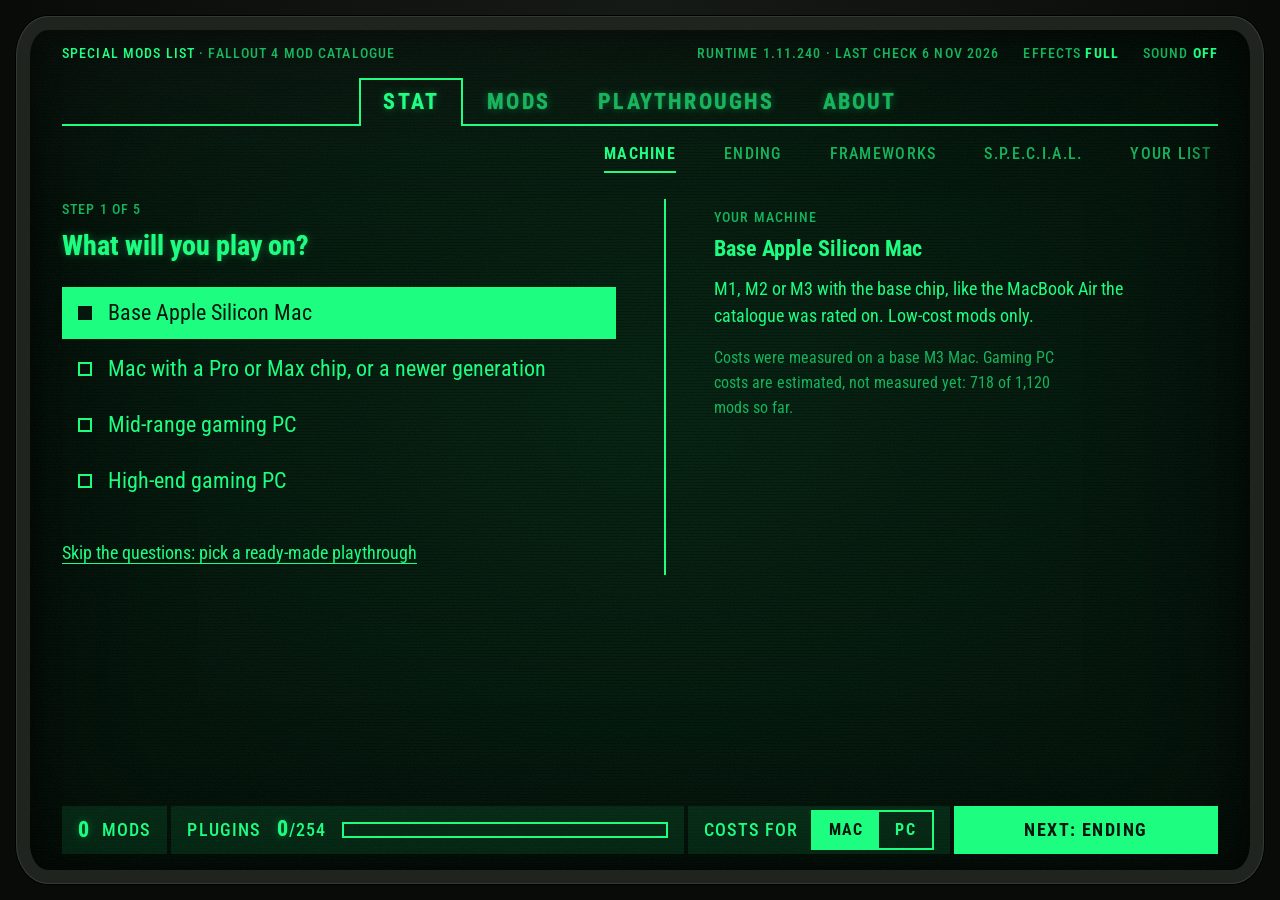
==== commit 1eb8bbae: "feat(site): add Pip-Boy screen life, motion and readable type" ====
--- a/site/index.html
+++ b/site/index.html
@@ -8,13 +8,18 @@
 <meta name="color-scheme" content="dark">
 <meta name="theme-color" content="#03140a">
 <script>
-// Apply the saved phosphor colour before the first paint.
-try { var p = localStorage.getItem("sml-phosphor"); if (/^(green|amber|blue|white)$/.test(p)) document.documentElement.dataset.phosphor = p; } catch (e) {}
+// Apply the saved phosphor colour and effects level before the first paint.
+(function () {
+  var d = document.documentElement, p, f;
+  try { p = localStorage.getItem("sml-phosphor"); f = localStorage.getItem("sml-fx"); } catch (e) {}
+  if (/^(green|amber|blue|white)$/.test(p)) d.dataset.phosphor = p;
+  d.dataset.fx = /^(full|reduced|off)$/.test(f) ? f : matchMedia("(prefers-reduced-motion: reduce)").matches ? "reduced" : "full";
+})();
 </script>
 <link rel="preconnect" href="https://fonts.googleapis.com">
 <link rel="preconnect" href="https://fonts.gstatic.com" crossorigin>
-<link href="https://fonts.googleapis.com/css2?family=Share+Tech+Mono&family=VT323&display=swap" rel="stylesheet">
-<link rel="stylesheet" href="app.css?v=3">
+<link href="https://fonts.googleapis.com/css2?family=Roboto+Condensed:wght@400;500;700&family=Share+Tech+Mono&display=swap" rel="stylesheet">
+<link rel="stylesheet" href="app.css?v=5">
 </head>
 <body>
 <a class="skip" id="skip" href="#panels">Skip to content</a>
@@ -22,9 +27,10 @@
 <div class="screen" id="screen">
   <header class="hud">
     <h1>Special Mods List <span class="hd">· Fallout 4 mod catalogue</span></h1>
-    <p class="hd" id="hud-date">Runtime 1.11.240</p>
+    <div class="hud-r"><p class="hd" id="hud-date">Runtime 1.11.240</p><button id="hud-fx" data-setting="fx">Effects <b>Full</b></button><button id="hud-snd" data-setting="sound" aria-pressed="false">Sound <b>Off</b></button></div>
   </header>
   <div class="tabbar">
+    <div class="tabline instant" id="tabline" aria-hidden="true"><i class="tl-a"></i><i class="tl-b"></i><i class="br-l"></i><i class="br-r"></i><i class="br-t"></i></div>
     <div class="tabs" role="tablist" aria-label="Sections" id="tabs">
       <button class="tab" role="tab" id="tab-stat" aria-controls="panel-stat" aria-selected="true">Stat</button>
       <button class="tab" role="tab" id="tab-mods" aria-controls="panel-mods" aria-selected="false" tabindex="-1">Mods</button>
@@ -42,10 +48,10 @@
 
     <!-- MODS: catalogue and my list -->
     <section class="panel" id="panel-mods" role="tabpanel" aria-labelledby="tab-mods" tabindex="-1" hidden>
-      <div class="subtabs" role="tablist" aria-label="Mods views" id="subtabs">
+      <div class="subtabs" role="tablist" aria-label="Mods views" id="subtabs"><div class="subtrack" role="presentation">
         <button class="subtab" role="tab" id="subtab-cat" aria-controls="sub-cat" aria-selected="true">All mods</button>
         <button class="subtab" role="tab" id="subtab-list" aria-controls="sub-list" aria-selected="false" tabindex="-1">My list <span id="sub-n"></span></button>
-      </div>
+      </div></div>
 
       <div class="cat" id="sub-cat" role="tabpanel" aria-labelledby="subtab-cat">
         <div class="toolbar" id="toolbar">
@@ -96,9 +102,9 @@
           <section class="scroll sum" aria-labelledby="ml-h">
             <h2 class="h3" id="ml-h">Summary</h2>
             <div class="gauge">
-              <p class="num"><b id="ml-n">0</b> <span id="ml-sub">mods</span></p>
+              <p class="num"><b class="roll" id="ml-n">0</b> <span id="ml-sub">mods</span></p>
               <p class="small" id="ml-who"></p>
-              <p class="num"><span>Full plugins</span> <b id="ml-full">0</b> <span id="ml-full-of">of 254</span></p>
+              <p class="num"><span>Full plugins</span> <b class="roll" id="ml-full">0</b> <span id="ml-full-of">of 254</span></p>
               <div class="bar" id="ml-bar" role="img" aria-label="0 of 254 full plugin slots used"><i class="cnt" style="width:0"></i><i class="est" style="left:0;width:0"></i></div>
               <p class="small" id="ml-slots"></p>
             </div>
@@ -127,7 +133,7 @@
     <section class="panel" id="panel-tapes" role="tabpanel" aria-labelledby="tab-tapes" tabindex="-1" hidden>
       <div class="scroll body">
         <div class="tapes-h">
-          <h2 class="qh" id="tapes-h" tabindex="-1">&gt; Pick a holotape</h2>
+          <h2 class="qh" id="tapes-h" tabindex="-1">Pick a holotape</h2>
           <p class="dim">Each tape is a mod list that holds together on Fallout 4 1.11.240. Loading one replaces your list, and you can undo it.</p>
         </div>
         <div class="tapes" id="tapes"><p class="loading">Loading the playthroughs…</p></div>
@@ -161,8 +167,10 @@
               <div><dt>Marked avoid</dt><dd><button class="linkid" id="rec-avoid-btn"><span id="rec-avoid">…</span><span class="vh">: show them</span></button></dd></div>
               <div><dt>Last check</dt><dd id="rec-date">…</dd></div>
             </dl>
-            <h2 class="h3">Screen colour</h2>
-            <fieldset class="opts swatches" id="phosphor"><legend class="vh">Screen colour</legend></fieldset>
+            <h2 class="h3" id="settings-h">Screen</h2>
+            <div class="setting"><fieldset class="opts swatches" id="phosphor"><legend class="lbl">Colour</legend></fieldset></div>
+            <div class="setting"><fieldset class="opts" id="fx-set"><legend class="lbl">Effects</legend></fieldset><p class="small">Full: scan band, grain and screen refresh. Reduced: no movement. Off: a plain screen.</p></div>
+            <div class="setting"><fieldset class="opts" id="snd-set"><legend class="lbl">Sound</legend></fieldset><p class="small">Short clicks for tabs, rows and buttons. Made in your browser, nothing is downloaded.</p></div>
             <h2 class="h3">Links</h2>
             <ul class="links">
               <li><a href="https://github.com/MorganKryze/special-mods-list/tree/main/data">The data: mods.csv, nexus.json, playthroughs.json</a></li>
@@ -178,15 +186,18 @@
   </div>
 
   <div id="notice" hidden role="region" aria-label="Message"><p id="notice-text"></p><span class="nbtns" id="notice-btns"></span></div>
+  <div class="fx" aria-hidden="true"><div class="fx-band"></div><div class="fx-grain"></div><div class="fx-glass"></div><div class="fx-refresh"></div><div class="fx-sweep"></div></div>
+  <div class="boot" id="boot" aria-hidden="true" hidden><div id="boot-text"></div><p class="skiphint">Press any key to skip</p><i class="boot-line"></i></div>
   <footer class="status" aria-label="Status">
-    <div class="cell" id="st-mods"><b>0</b> <span>mods</span></div>
-    <div class="cell" id="st-plug"><span class="lbl-p">Plugins</span> <span><b id="st-full">0</b>/254</span><span class="bar" aria-hidden="true"><i id="st-bar" style="width:0"></i></span></div>
-    <div class="cell" id="st-mach" role="group" aria-label="Your machine"><span class="lbl-l">Machine</span><span class="seg"><button data-machine="mac" aria-pressed="true">Mac</button><button data-machine="pc" aria-pressed="false">PC</button></span></div>
+    <div class="cell" id="st-mods"><b class="roll" id="st-n">0</b><span><span id="st-nl">mods</span><span class="vh"> in your list</span></span><span class="conf bad" id="st-conf" hidden></span></div>
+    <div class="cell" id="st-plug"><span class="lbl-p">Plugins</span> <span><b class="roll" id="st-full">0</b>/254</span><span class="bar" aria-hidden="true"><i id="st-bar" style="width:0"></i></span></div>
+    <div class="cell" id="st-mach" role="group" aria-label="Show costs for"><span class="lbl-l" aria-hidden="true">Costs for</span><span class="seg"><button data-machine="mac" aria-pressed="true">Mac</button><button data-machine="pc" aria-pressed="false">PC</button></span></div>
     <button class="btn primary" id="st-action">Next: Ending</button>
   </footer>
 </div>
 </div>
 <div id="sr-status" class="vh" role="status"></div>
-<script src="app.js?v=3"></script>
+<script src="fx.js?v=5"></script>
+<script src="app.js?v=5"></script>
 </body>
 </html>
--- a/site/app.css
+++ b/site/app.css
@@ -1,32 +1,38 @@
 /* Special Mods List: the Pip-Boy shell.
-   Type scale: 14 / 16 / 18 / 22 / 28 (Share Tech Mono), 32 / 48 / 96 (VT323).
-   Spacing: multiples of 8 px. Colours: one phosphor ink on a dark screen; every text colour
-   keeps 4.5:1 or better on the screen and on the tinted boxes (see the contrast notes below). */
+   Type: Roboto Condensed, the face Fallout 4 uses for the Pip-Boy ($MAIN_Font), and Share Tech Mono,
+   its terminal face ($Terminal_Font), only for the boot lines.
+   Scale: 14 (labels) / 16 / 18 (body) / 22 / 28 / 40 / 72. Spacing: multiples of 8 px.
+   Colours: one phosphor ink on a dark screen. Dimmed text is the ink mixed into the screen colour
+   (68 % green, 74 % amber, 76 % blue, 66 % white): 4.5:1 or better even on a tinted box.
+   Lines are 45-50 % ink, at least 3:1. */
 :root {
   --ink: #1bff80; --bg: #03140a; --dim: #13b45a; --line: #0e7e3f;
   --tint: color-mix(in srgb, var(--ink) 10%, transparent);
-  --tint-strong: color-mix(in srgb, var(--ink) 16%, transparent);
-  --glow: 0 0 4px color-mix(in srgb, var(--ink) 38%, transparent);
-  --bezel: #1f241f; --bezel-hi: #343a33; --room: #090b09;
-  --mono: "Share Tech Mono", ui-monospace, "SF Mono", Menlo, Consolas, monospace;
-  --vt: "VT323", "Share Tech Mono", ui-monospace, monospace;
-  --t-xs: 14px; --t-s: 16px; --t-m: 18px; --t-l: 22px; --t-xl: 28px;
-  --d-s: 32px; --d-m: 48px; --d-l: 96px;
+  --bloom: 0 0 1px color-mix(in srgb, var(--ink) 55%, transparent), 0 0 8px color-mix(in srgb, var(--ink) 35%, transparent);
+  --bezel: #1f241f; --bezel-hi: #343a33; --room: #090b09; --room-hi: #161a16;
+  --sans: "Roboto Condensed", "Arial Narrow", "Helvetica Neue", Arial, sans-serif;
+  --term: "Share Tech Mono", ui-monospace, Menlo, Consolas, monospace;
+  --t-xs: 14px; --t-s: 16px; --t-m: 18px; --t-l: 22px; --t-xl: 28px; --t-2xl: 40px; --t-big: 72px;
+  --body: 18px;
   --pad: 32px;
+  /* One content edge for every tab: at least the padding, and a 1280 px column centred on wide screens. */
+  --gut: max(var(--pad), calc((100% - 1280px) / 2));
+  --ease-out: cubic-bezier(0.23, 1, 0.32, 1);
+  --ease-in-out: cubic-bezier(0.77, 0, 0.175, 1);
   color-scheme: dark;
 }
-/* Dimmed text is the ink mixed into the screen colour (68 % green, 74 % amber, 76 % blue, 66 % white):
-   4.5:1 or better even on a 10 % tinted box over the 5 % centre glow.
-   Lines (borders) are 45-50 %, at least 3:1 on the screen. */
 html[data-phosphor="amber"] { --ink: #ffb642; --bg: #140c02; --dim: #c28a31; --line: #8a6122; }
 html[data-phosphor="blue"] { --ink: #5ec8ff; --bg: #020c14; --dim: #489bc7; --line: #306a8a; }
 html[data-phosphor="white"] { --ink: #f2f2f2; --bg: #0b0c0c; --dim: #a3a4a4; --line: #737474; }
+/* The bezel and the room around it are neutral grey except for the green screen. */
+html[data-phosphor="amber"], html[data-phosphor="blue"], html[data-phosphor="white"] { --bezel: #222222; --bezel-hi: #383838; --room: #0a0a0a; --room-hi: #181818; }
 
 * { box-sizing: border-box; }
 html, body { margin: 0; height: 100%; }
 body {
   background: var(--room); color: var(--ink);
-  font: 400 var(--t-s)/1.6 var(--mono);
+  font: 400 var(--body)/1.55 var(--sans);
+  font-variant-numeric: tabular-nums;
   -webkit-font-smoothing: antialiased; text-rendering: optimizeLegibility;
   overflow: hidden;
 }
@@ -35,12 +41,19 @@
 a { color: var(--ink); text-underline-offset: 4px; text-decoration-thickness: 1px; }
 a:hover { text-decoration-thickness: 2px; }
 :focus-visible { outline: 2px solid var(--ink); outline-offset: 2px; }
+::selection { background: var(--ink); color: var(--bg); text-shadow: none; }
 [hidden] { display: none !important; }
 .vh { position: absolute !important; width: 1px; height: 1px; overflow: hidden; clip: rect(0 0 0 0); white-space: nowrap; margin: -1px; padding: 0; border: 0; }
 .dim { color: var(--dim); }
 p { margin: 0; }
 h1, h2, h3, h4 { margin: 0; font-weight: 400; }
 ul, ol { margin: 0; padding: 0; }
+b, strong { font-weight: 700; }
+.ico { width: 1em; height: 1em; flex: none; display: inline-block; vertical-align: -.125em; }
+/* Short labels only: uppercase with open tracking. Running text keeps normal spacing. */
+.lbl, .qno, .h3, .gh, .d-where, .kv dt, .lo-group, .tlabel .tm, .tinfo .ts, .countline .cl-lbl, .hud {
+  text-transform: uppercase; letter-spacing: .08em; font-weight: 500;
+}
 
 .skip { position: absolute; left: 16px; top: -100px; z-index: 100; background: var(--ink); color: var(--bg); padding: 8px 16px; text-decoration: none; }
 .skip:focus { top: 16px; }
@@ -48,212 +61,296 @@
 /* ---------- Bezel and screen ---------- */
 .bezel {
   height: 100%; padding: 16px;
-  background: radial-gradient(ellipse at 50% 0%, #161a16, var(--room) 70%);
+  background: radial-gradient(ellipse at 50% 0%, var(--room-hi), var(--room) 70%);
 }
 .screen {
   position: relative; height: 100%; max-width: 1440px; margin: 0 auto;
-  display: flex; flex-direction: column; overflow: hidden;
-  border: 14px solid var(--bezel); border-radius: 28px;
+  display: flex; flex-direction: column; overflow: hidden; isolation: isolate;
+  border: 14px solid var(--bezel); border-radius: 32px / 40px;
   outline: 1px solid var(--bezel-hi); outline-offset: -1px;
-  /* Scanlines and the soft centre glow sit under the text, so they never lower its contrast. */
+  /* Scanlines and the centre glow sit under the text, so they never lower its contrast. */
   background:
-    repeating-linear-gradient(0deg, rgba(0, 0, 0, .24) 0 1px, transparent 1px 3px),
-    radial-gradient(ellipse at 50% 45%, color-mix(in srgb, var(--ink) 5%, var(--bg)) 0%, var(--bg) 72%);
-  /* Inset shadow: the vignette, painted above the background and below the content. */
-  box-shadow: inset 0 0 120px rgba(0, 0, 0, .75), inset 0 0 24px rgba(0, 0, 0, .6), 0 0 0 1px #000;
-  text-shadow: var(--glow);
-}
+    repeating-linear-gradient(0deg, rgba(0, 0, 0, .22) 0 1px, transparent 1px 3px),
+    radial-gradient(ellipse at 50% 45%, color-mix(in srgb, var(--ink) 6%, var(--bg)) 0%, var(--bg) 75%);
+  /* The vignette: an inset shadow, painted above the background and below the content. */
+  box-shadow: inset 0 0 140px rgba(0, 0, 0, .8), inset 0 0 28px rgba(0, 0, 0, .65), 0 0 0 1px #000;
+}
+/* Phosphor bloom on large text only. */
+.tab, .qh, .d-title, .big, .eh, .tlabel .tt, .gauge .num b, .cell b, .tally dd, .kv dd { text-shadow: var(--bloom); }
+
+/* ---------- Screen life: overlay layers, transform and opacity only ---------- */
+.fx { position: absolute; inset: 0; z-index: 40; pointer-events: none; overflow: hidden; }
+.fx > * { position: absolute; pointer-events: none; }
+/* A slow bright band that rolls down the screen, then rests. */
+/* A short layer (16 % of the screen) travels the whole height, so the moving texture stays small. */
+.fx-band { left: 0; right: 0; top: 0; height: 16%;
+  background: linear-gradient(to bottom, transparent 0, color-mix(in srgb, var(--ink) 5%, transparent) 40%, color-mix(in srgb, var(--ink) 2%, transparent) 65%, transparent 100%);
+  transform: translateY(-100%); will-change: transform; }
+/* Very faint grain that flickers by jumping, not by repainting. */
+.fx-grain { inset: -8%; opacity: .05; will-change: transform, opacity;
+  background-image: url("data:image/svg+xml;utf8,<svg xmlns='http://www.w3.org/2000/svg' width='160' height='160'><filter id='n'><feTurbulence type='fractalNoise' baseFrequency='.9' numOctaves='2' stitchTiles='stitch'/><feColorMatrix values='0 0 0 0 .5  0 0 0 0 .5  0 0 0 0 .5  0 0 0 1.2 -.2'/></filter><rect width='100%' height='100%' filter='url(%23n)'/></svg>"); }
+/* Glass: a soft reflection near the top edge, and the darker curve of the tube at the corners. */
+.fx-glass { inset: 0; border-radius: inherit;
+  background:
+    radial-gradient(120% 70% at 30% -10%, rgba(255, 255, 255, .035), transparent 60%),
+    radial-gradient(140% 120% at 50% 50%, transparent 72%, rgba(0, 0, 0, .28) 100%); }
+/* Screen change: a quick brightness dip with a band sweeping down. Played by script. */
+.fx-refresh { inset: 0; background: #000; opacity: 0; }
+.fx-sweep { left: 0; right: 0; top: 0; height: 18%; opacity: 0;
+  background: linear-gradient(to bottom, transparent, color-mix(in srgb, var(--ink) 12%, transparent) 70%, transparent); }
+
+@keyframes band { 0% { transform: translateY(-100%); } 40%, 100% { transform: translateY(625%); } }
+@keyframes grain {
+  0% { transform: translate(0, 0); opacity: .05; } 17% { transform: translate(-5%, 3%); opacity: .045; }
+  34% { transform: translate(4%, -5%); opacity: .055; } 51% { transform: translate(-3%, -2%); opacity: .04; }
+  68% { transform: translate(5%, 4%); opacity: .05; } 85% { transform: translate(-4%, 5%); opacity: .045; }
+}
+html[data-fx="full"] .fx-band { animation: band 14s linear infinite; }
+html[data-fx="full"] .fx-grain { animation: grain .9s steps(1) infinite; }
+html[data-fx="reduced"] .fx-band, html[data-fx="reduced"] .fx-grain { display: none; }
+html[data-fx="off"] .fx { display: none; }
+html[data-fx="off"] .screen { background: var(--bg); box-shadow: 0 0 0 1px #000; }
+html[data-fx="off"] * { text-shadow: none !important; }
+html[data-fx="off"] *, html[data-fx="off"] *::before, html[data-fx="off"] *::after { transition: none !important; animation: none !important; }
+
+/* ---------- Boot: first visit of a session, full effects only ---------- */
+.boot { position: absolute; inset: 0; z-index: 60; background: var(--bg); padding: 48px var(--pad);
+  font: 400 var(--t-m)/1.7 var(--term); color: var(--ink); cursor: pointer; }
+.boot p { display: flex; align-items: baseline; gap: 8px; max-width: 720px; white-space: nowrap; overflow: hidden; }
+.boot .dots { flex: 1; min-width: 24px; border-bottom: 2px dotted var(--dim); transform: translateY(-.3em); }
+.boot p.dim { color: var(--dim); white-space: normal; }
+.boot .cur { display: inline-block; width: .6em; height: 1em; background: var(--ink); vertical-align: -.15em; }
+.boot .skiphint { position: absolute; left: var(--pad); bottom: 32px; color: var(--dim); font-size: var(--t-xs); }
+.boot-line { position: absolute; left: 0; right: 0; top: 50%; height: 2px; margin-top: -1px; background: var(--ink); opacity: 0; transform-origin: 50% 50%; }
 
 /* ---------- Header line and tabs ---------- */
-.hud { display: flex; justify-content: space-between; align-items: baseline; gap: 16px; padding: 8px var(--pad) 0; font-size: var(--t-xs); color: var(--dim); letter-spacing: .08em; text-transform: uppercase; }
-.hud h1 { font-size: var(--t-xs); color: var(--ink); }
+.hud { display: flex; justify-content: space-between; align-items: center; gap: 16px; padding: 8px var(--gut) 0; font-size: var(--t-xs); color: var(--dim); }
+.hud h1 { font-size: var(--t-xs); font-weight: 500; color: var(--ink); }
 .hud h1 span { color: var(--dim); }
-.tabbar { display: flex; padding: 8px var(--pad) 0; }
-.tabbar::before, .tabbar::after { content: ""; flex: 1 0 16px; border-bottom: 2px solid var(--ink); }
-.tabs { display: flex; }
+.hud-r { display: flex; align-items: center; gap: 24px; }
+.hud-r button { color: var(--dim); min-height: 32px; padding: 4px 0; letter-spacing: .08em; text-transform: uppercase; font-weight: 500; }
+.hud-r button:hover { color: var(--ink); }
+.hud-r button b { color: var(--ink); font-weight: 700; }
+
+.tabbar { position: relative; display: flex; padding: 8px var(--gut) 0; }
+.tabbar::before, .tabbar::after { content: ""; flex: 1 0 16px; }
+.tabs { display: flex; position: relative; z-index: 1; }
 .tab {
-  font-size: var(--t-l); line-height: 1; letter-spacing: .1em; text-transform: uppercase;
+  font-size: var(--t-l); font-weight: 700; line-height: 1; letter-spacing: .1em; text-transform: uppercase;
   padding: 8px 24px; min-height: 48px; color: var(--dim);
-  border: 2px solid transparent; border-bottom-color: var(--ink);
   white-space: nowrap; position: relative;
+  transition: color .2s var(--ease-out);
 }
 .tab:hover { color: var(--ink); }
-.tab[aria-selected="true"] { color: var(--ink); border-color: var(--ink); border-bottom-color: transparent; }
+.tab[aria-selected="true"] { color: var(--ink); }
 .tab:focus-visible { outline-offset: -6px; }
-
-.subtabs { display: flex; justify-content: center; gap: 8px 24px; padding: 8px var(--pad); flex-wrap: wrap; }
+/* The line under the tabs and the outline around the current tab, drawn as five thin pieces moved
+   with transform only, so the outline slides to the new tab. */
+.tabline { position: absolute; inset: 8px var(--gut) 0; pointer-events: none; }
+.tabline i { position: absolute; background: var(--ink); transition: transform .26s var(--ease-out); }
+.tl-a, .tl-b { bottom: 0; height: 2px; left: 0; width: 100%; }
+.tl-a { transform-origin: 0 0; }
+.tl-b { transform-origin: 100% 0; }
+.br-l, .br-r { top: 0; bottom: 0; width: 2px; left: 0; }
+.br-t { top: 0; height: 2px; left: 0; width: 100px; transform-origin: 0 0; }
+.tabline.instant i { transition: none; }
+
+/* Sub-tabs: a strip that slides so the current one sits in the centre, as in the game. */
+.subtabs { position: relative; overflow: hidden; padding: 8px 0;
+  -webkit-mask-image: linear-gradient(to right, transparent, #000 64px, #000 calc(100% - 64px), transparent);
+  mask-image: linear-gradient(to right, transparent, #000 64px, #000 calc(100% - 64px), transparent); }
+.subtrack { display: flex; gap: 32px; width: max-content; transition: transform .26s var(--ease-out); will-change: transform; }
+.subtrack.instant { transition: none; }
 .subtab {
-  font-size: var(--t-s); letter-spacing: .08em; text-transform: uppercase; color: var(--dim);
+  font-size: var(--t-s); font-weight: 500; letter-spacing: .08em; text-transform: uppercase; color: var(--dim);
   padding: 8px 8px; min-height: 40px; white-space: nowrap; position: relative;
+  transition: color .2s var(--ease-out);
 }
 .subtab:hover { color: var(--ink); }
-.subtab[aria-current="step"], .subtab[aria-selected="true"] { color: var(--ink); text-decoration: underline; text-decoration-thickness: 2px; text-underline-offset: 8px; }
-.subtab .n { color: inherit; }
+.subtab[aria-current="step"], .subtab[aria-selected="true"] { color: var(--ink); font-weight: 700; }
+.subtab[aria-current="step"]::after, .subtab[aria-selected="true"]::after { content: ""; position: absolute; left: 8px; right: 8px; bottom: 2px; height: 2px; background: var(--ink); }
 
 /* ---------- Panels ---------- */
 .panels { position: relative; flex: 1; min-height: 0; }
 .panel { position: absolute; inset: 0; display: flex; flex-direction: column; min-height: 0; }
 .panel:focus { outline: none; }
 .scroll { flex: 1; min-height: 0; overflow: auto; overscroll-behavior: contain; scrollbar-color: var(--line) transparent; scrollbar-width: thin; }
-.body { padding: 16px var(--pad) 32px; }
-.wrap { max-width: 1120px; margin: 0 auto; }
+.scroll::-webkit-scrollbar { width: 8px; }
+.scroll::-webkit-scrollbar-thumb { background: var(--line); }
+.scroll::-webkit-scrollbar-track { background: transparent; }
+.body { padding: 16px var(--gut) 32px; }
 
 /* Shared text pieces */
-.qno { font-size: var(--t-xs); color: var(--dim); letter-spacing: .08em; text-transform: uppercase; }
-.term { font-size: var(--t-xs); color: var(--dim); letter-spacing: .04em; margin-bottom: 8px; }
-.qh { font-size: var(--t-xl); line-height: 1.3; margin: 8px 0 16px; }
+.qno { font-size: var(--t-xs); color: var(--dim); }
+.term { font: 400 var(--t-xs)/1.7 var(--term); color: var(--dim); margin-bottom: 8px; }
+.qh { font-size: var(--t-xl); font-weight: 700; line-height: 1.25; margin: 8px 0 24px; }
 .qh:focus { outline: none; }
-.lead { font-size: var(--t-m); line-height: 1.6; max-width: 62ch; }
-.prose { max-width: 66ch; }
+.prose { max-width: 68ch; }
 .prose p + p { margin-top: 16px; }
-.small { font-size: var(--t-xs); line-height: 1.6; }
-.h3 { font-size: var(--t-m); letter-spacing: .08em; text-transform: uppercase; padding-bottom: 8px; border-bottom: 2px solid var(--ink); margin: 32px 0 16px; }
+.small { font-size: var(--t-s); line-height: 1.55; }
+.h3 { font-size: var(--t-s); font-weight: 700; padding-bottom: 8px; border-bottom: 2px solid var(--ink); margin: 32px 0 16px; }
 .h3:first-child { margin-top: 0; }
-.bad::before { content: "! "; }
-.eh { font-size: var(--t-l); letter-spacing: .06em; text-transform: uppercase; margin-bottom: 8px; }
+.bad::before { content: "! "; font-weight: 700; }
+.eh { font-size: var(--t-l); font-weight: 700; margin-bottom: 8px; }
 
 /* Buttons */
 .btn {
   display: inline-flex; align-items: center; justify-content: center; gap: 8px;
-  font-size: var(--t-s); letter-spacing: .08em; text-transform: uppercase;
+  font-size: var(--t-s); font-weight: 700; letter-spacing: .08em; text-transform: uppercase;
   padding: 8px 24px; min-height: 48px; border: 2px solid var(--ink); color: var(--ink); text-decoration: none;
+  transition: background-color .15s var(--ease-out), transform .12s var(--ease-out);
 }
 .btn:hover { background: var(--tint); }
-.btn.primary { background: var(--ink); color: var(--bg); text-shadow: none; }
-.btn.primary:hover { box-shadow: 0 0 0 2px var(--bg), 0 0 0 4px var(--ink); }
-.btn[aria-disabled="true"], .btn:disabled { border-style: dashed; color: var(--dim); cursor: not-allowed; background: none; box-shadow: none; }
+.btn:active:not(:disabled):not([aria-disabled="true"]) { transform: scale(.97); }
+.btn.primary { background: var(--ink); color: var(--bg); }
+.btn.primary:hover { background: color-mix(in srgb, var(--ink) 88%, var(--bg)); }
+.btn[aria-disabled="true"], .btn:disabled { border-style: dashed; color: var(--dim); cursor: not-allowed; background: none; }
 .btn.sq { width: 48px; padding: 0; font-size: var(--t-l); }
-.lnk { color: var(--ink); text-decoration: underline; text-underline-offset: 4px; text-decoration-thickness: 1px; min-height: 40px; padding: 8px 0; display: inline-flex; align-items: center; }
+.lnk { color: var(--ink); text-decoration: underline; text-underline-offset: 4px; text-decoration-thickness: 1px; min-height: 40px; padding: 8px 0; display: inline-flex; align-items: center; gap: 8px; }
 .lnk:hover { text-decoration-thickness: 2px; }
 .row-btns { display: flex; flex-wrap: wrap; gap: 16px; align-items: center; margin-top: 24px; }
 
-/* Choice rows (terminal options). The radio stays focusable but invisible; the row shows its state. */
-.opts { display: grid; gap: 8px; border: 0; padding: 0; margin: 0; min-width: 0; }
-.opts legend { font-size: var(--t-l); padding: 0; margin-bottom: 8px; }
-.opt { position: relative; display: flex; gap: 16px; align-items: baseline; padding: 8px 16px; min-height: 48px; font-size: var(--t-l); line-height: 1.4; cursor: pointer; }
+/* Choice rows. The radio stays focusable but invisible; the row shows its state, inverted when chosen. */
+.opts { display: grid; gap: 4px; border: 0; padding: 0; margin: 0; min-width: 0; }
+.opts legend { font-size: var(--t-l); font-weight: 700; padding: 0; margin-bottom: 8px; }
+.opt { position: relative; display: flex; gap: 16px; align-items: center; padding: 8px 16px; min-height: 52px; font-size: var(--t-l); line-height: 1.3; cursor: pointer; }
 .opt input { position: absolute; opacity: 0; width: 1px; height: 1px; margin: 0; pointer-events: none; }
-.opt .bx { flex: none; }
-.opt .bx::before { content: "[ ]"; }
-.opt:has(input:checked) .bx::before { content: "[x]"; }
+.opt .bx { flex: none; width: 14px; height: 14px; border: 2px solid currentColor; }
+.opt:has(input:checked) .bx { background: currentColor; }
 .opt:hover { background: var(--tint); }
-.opt.radio:has(input:checked) { background: var(--ink); color: var(--bg); text-shadow: none; }
+.opt.radio:has(input:checked) { background: var(--ink); color: var(--bg); }
 .opt:has(input:focus-visible) { outline: 2px solid var(--ink); outline-offset: 2px; }
 .opt.check { font-size: var(--t-m); }
-.qdesc { font-size: var(--t-s); color: var(--dim); max-width: 60ch; margin-top: 16px; min-height: 52px; }
-.q { max-width: 840px; margin: 0 auto; }
-.q .row-btns { margin-top: 32px; }
-.q .small { margin-top: 16px; max-width: 66ch; }
-.q .qdesc + .small { margin-top: 8px; }
+.qdesc { color: var(--dim); max-width: 60ch; margin-top: 16px; min-height: 56px; }
+.qc + .qc { margin-top: 24px; padding-top: 24px; border-top: 1px dashed var(--line); }
+.qc h3 { font-size: var(--t-l); font-weight: 700; margin: 4px 0 8px; }
+.qc p:not(.lbl) { max-width: 46ch; }
 .fw { display: grid; grid-template-columns: 1fr 1fr; gap: 32px; margin-top: 24px; }
 .fw .opt { font-size: var(--t-m); }
 
+/* Sliding highlight: one bar per list, moved with transform to the selected row. */
+/* The bar snaps to the new row, as in the game. */
+.hl { position: absolute; left: 0; top: 0; z-index: 0; background: var(--ink); pointer-events: none; opacity: 0; }
+.hl.on { opacity: 1; }
+.hl.instant { transition: none; }
+
 /* ---------- STAT: S.P.E.C.I.A.L. ---------- */
-.special { display: grid; grid-template-columns: minmax(0, 1fr) minmax(0, 1fr); gap: 48px; max-width: 1120px; margin: 0 auto; }
-.attrs { list-style: none; display: grid; gap: 4px; margin-top: 8px; }
+.special { display: grid; grid-template-columns: minmax(0, 1fr) minmax(0, 1fr); gap: 48px; }
+.special .fw-l > .opts + .opts { margin-top: 24px; }
+.attrs { list-style: none; display: grid; gap: 4px; margin-top: 8px; position: relative; }
+.attrs > li:not(.hl) { position: relative; z-index: 1; }
 .attr { display: grid; grid-template-columns: 32px minmax(0, 1fr) 40px; gap: 16px; align-items: center; width: 100%; padding: 4px 16px; min-height: 48px; font-size: var(--t-m); }
-.attr .lt { font: var(--d-s)/1 var(--vt); }
-.attr .av { font-size: var(--t-l); line-height: 1; }
-.attr .av { text-align: right; }
+.attr .lt { font-size: var(--t-l); font-weight: 700; }
+.attr .av { font-size: var(--t-l); font-weight: 700; line-height: 1; text-align: right; }
 .attr .an .dim { margin-left: 16px; }
 .attr:hover { background: var(--tint); }
-.attr[aria-current="true"] { background: var(--ink); color: var(--bg); text-shadow: none; }
+.attr[aria-current="true"] { color: var(--bg); }
+.attr[aria-current="true"]:hover { background: none; }
 .attr[aria-current="true"] .dim { color: var(--bg); }
+.attrs:not(:has(.hl.on)) .attr[aria-current="true"] { background: var(--ink); }
 .attr:focus-visible { outline-offset: 2px; }
 .keys { margin-top: 16px; font-size: var(--t-xs); color: var(--dim); }
 .sp-right { border-left: 2px solid var(--ink); padding: 8px 0 8px 48px; display: flex; flex-direction: column; gap: 16px; min-width: 0; }
-.big { display: flex; align-items: baseline; gap: 24px; line-height: .85; }
-.big .ab { font: var(--d-l)/.85 var(--vt); letter-spacing: .02em; }
-.big .bn { font: 72px/.85 var(--mono); }
-.sp-right h3 { font-size: var(--t-l); }
+.big { display: flex; align-items: baseline; gap: 24px; line-height: .9; }
+.big .ab { font-size: var(--t-2xl); font-weight: 700; letter-spacing: .06em; }
+.big .bn { font-size: var(--t-big); font-weight: 700; }
+.sp-right h3 { font-size: var(--t-l); font-weight: 700; }
 .sp-right p { max-width: 46ch; }
-.band { color: var(--ink); }
+.band { color: var(--ink); font-weight: 500; }
 .pips { display: grid; grid-template-columns: repeat(10, 1fr); gap: 4px; max-width: 400px; }
-.pips i { height: 16px; border: 2px solid var(--line); }
+.pips i { height: 16px; border: 2px solid var(--line); transition: background-color .15s var(--ease-out), border-color .15s var(--ease-out); }
 .pips i.on { background: var(--ink); border-color: var(--ink); }
 .pips i.cut { margin-left: 8px; }
 .ctrl { display: flex; flex-wrap: wrap; align-items: center; gap: 8px 16px; }
-.ctrl .btn.sq[aria-disabled="true"] { opacity: 1; }
 .pool { display: flex; align-items: baseline; gap: 8px; margin-left: 8px; }
-.pool b { font-size: var(--t-xl); font-weight: 400; line-height: 1; }
+.pool b { font-size: var(--t-xl); line-height: 1; }
+.roll { display: inline-block; will-change: auto; }
 
 /* ---------- STAT: result ---------- */
-.result { display: grid; grid-template-columns: minmax(0, 432px) minmax(0, 1fr); gap: 48px; max-width: 1120px; margin: 0 auto; }
+.result { display: grid; grid-template-columns: minmax(0, 1fr) minmax(0, 1fr); gap: 48px; }
 .tally { margin: 24px 0 0; display: grid; gap: 4px; }
 .tally > div { display: grid; grid-template-columns: minmax(0, 1fr) auto; align-items: center; gap: 16px; background: var(--tint); padding: 8px 16px; min-height: 56px; }
-.tally dt { font-size: var(--t-s); line-height: 1.4; }
-.tally dt small { display: block; font-size: var(--t-xs); color: var(--ink); opacity: 1; }
-.tally dd { margin: 0; font-size: var(--t-xl); line-height: 1; white-space: nowrap; }
-.tally dd small { font: var(--t-xs) var(--mono); }
+.tally dt { line-height: 1.35; }
+.tally dt small { display: block; font-size: var(--t-xs); color: var(--ink); }
+.tally dd { margin: 0; font-size: var(--t-xl); font-weight: 700; line-height: 1; white-space: nowrap; }
+.tally dd small { font-size: var(--t-xs); font-weight: 400; }
 .alerts { display: grid; gap: 8px; }
-.alert { position: relative; border: 1px solid var(--ink); padding: 8px 16px 8px 40px; background: var(--tint); font-size: var(--t-s); line-height: 1.6; }
-.alert::before { content: "!"; position: absolute; left: 16px; top: 8px; }
+.alert { position: relative; border: 1px solid var(--ink); padding: 8px 16px 8px 40px; background: var(--tint); font-size: var(--t-s); line-height: 1.55; }
+.alert::before { content: "!"; position: absolute; left: 16px; top: 8px; font-weight: 700; }
 .alert.info { border-color: var(--line); }
-.alert.info::before { content: ">"; }
+.alert.info::before { content: "i"; }
 .alert .bad::before { content: none; }
 .alert .keeps { display: flex; flex-wrap: wrap; gap: 0 24px; }
 .plist { list-style: none; display: grid; gap: 8px; }
 .plist li { padding-left: 24px; position: relative; max-width: 70ch; }
-.plist li::before { content: ">"; position: absolute; left: 0; color: var(--dim); }
-.plist small { display: block; color: var(--dim); font-size: var(--t-xs); }
+.plist li::before { content: ""; position: absolute; left: 4px; top: .6em; width: 6px; height: 6px; background: var(--dim); }
+.plist small { display: block; color: var(--dim); font-size: var(--t-s); }
 .near { border: 2px solid var(--ink); padding: 16px; display: grid; gap: 16px; justify-items: start; }
+.why { margin: 0 0 8px; }
+.plist + .why { margin-top: 16px; }
 
 /* ---------- MODS: toolbar ---------- */
 .cat { display: flex; flex-direction: column; flex: 1; min-height: 0; position: relative; }
-.toolbar { padding: 0 var(--pad) 8px; display: grid; gap: 8px; }
+.toolbar { padding: 0 var(--gut) 8px; display: grid; gap: 8px; }
 .tb-main { display: flex; flex-wrap: wrap; align-items: end; gap: 8px 16px; }
 .search { flex: 1 1 240px; display: grid; gap: 0; min-width: 0; }
-.lbl { font-size: var(--t-xs); color: var(--dim); letter-spacing: .08em; text-transform: uppercase; }
-.search input { width: 100%; border: 0; border-bottom: 2px solid var(--ink); background: transparent; padding: 8px 0; min-height: 44px; font-size: var(--t-m); border-radius: 0; text-shadow: var(--glow); }
+.lbl { font-size: var(--t-xs); color: var(--dim); }
+.search input { width: 100%; border: 0; border-bottom: 2px solid var(--ink); background: transparent; padding: 8px 0; min-height: 44px; font-size: var(--t-m); border-radius: 0; caret-color: var(--ink); }
 .search input::placeholder { color: var(--dim); opacity: 1; }
 .search input::-webkit-search-cancel-button { -webkit-appearance: none; appearance: none; width: 16px; height: 16px; cursor: pointer;
   background: linear-gradient(45deg, transparent 43%, var(--ink) 43% 57%, transparent 57%), linear-gradient(-45deg, transparent 43%, var(--ink) 43% 57%, transparent 57%); }
-.search input:focus-visible { outline: none; border-bottom-width: 2px; box-shadow: 0 2px 0 var(--ink); }
+.search input:focus-visible { outline: none; box-shadow: 0 2px 0 var(--ink); }
 .fbtn { display: none; }
 .fbody { display: contents; }
 .sel { display: grid; gap: 0; min-width: 0; position: relative; }
 .sel select {
   appearance: none; -webkit-appearance: none; border: 2px solid var(--line); border-radius: 0; background: transparent;
-  padding: 8px 40px 8px 16px; min-height: 44px; font-size: var(--t-s); max-width: 220px; text-shadow: var(--glow);
+  padding: 8px 40px 8px 16px; min-height: 44px; font-size: var(--t-s); max-width: 220px;
 }
 .sel select:hover { border-color: var(--ink); }
-.sel::after { content: "▾"; position: absolute; right: 16px; bottom: 10px; pointer-events: none; }
+/* Drawn chevron. */
+.sel::after { content: ""; position: absolute; right: 18px; bottom: 19px; width: 7px; height: 7px; border-right: 2px solid var(--ink); border-bottom: 2px solid var(--ink); transform: rotate(45deg); pointer-events: none; }
 .sel select option { background: var(--bg); color: var(--ink); }
 .chk { display: inline-flex; align-items: center; gap: 8px; min-height: 44px; padding: 0 8px 0 0; cursor: pointer; font-size: var(--t-s); white-space: nowrap; }
 .chk input { appearance: none; -webkit-appearance: none; margin: 0; width: 20px; height: 20px; border: 2px solid var(--ink); background: transparent; flex: none; cursor: pointer; }
 .chk input:checked { background: var(--ink); box-shadow: inset 0 0 0 3px var(--bg); }
 .chk input:focus-visible { outline: 2px solid var(--ink); outline-offset: 3px; }
-.chk:hover { color: var(--ink); }
 details.more[open] { flex-basis: 100%; order: 9; }
-details.more > summary { list-style: none; cursor: pointer; display: inline-flex; align-items: center; gap: 8px; min-height: 44px; font-size: var(--t-xs); letter-spacing: .08em; text-transform: uppercase; color: var(--ink); }
+details.more > summary { list-style: none; cursor: pointer; display: inline-flex; align-items: center; gap: 8px; min-height: 44px; font-size: var(--t-xs); font-weight: 700; letter-spacing: .08em; text-transform: uppercase; color: var(--ink); }
 details.more > summary::-webkit-details-marker { display: none; }
-details.more > summary::before { content: "▸"; }
-details.more[open] > summary::before { content: "▾"; }
-.more-in { display: flex; flex-wrap: wrap; align-items: end; gap: 8px 16px; padding: 8px 0 8px; border-top: 1px dashed var(--line); }
-.more-in .hint { flex-basis: 100%; font-size: var(--t-xs); color: var(--dim); max-width: 80ch; }
-.countline { display: flex; flex-wrap: wrap; justify-content: flex-start; gap: 0 32px; align-items: center; font-size: var(--t-xs); color: var(--dim); letter-spacing: .04em; min-height: 32px; }
-.countline b { color: var(--ink); font-weight: 400; }
-.countline .lnk { min-height: 32px; padding: 4px 0; font-size: var(--t-xs); }
+details.more > summary::before { content: ""; width: 6px; height: 6px; border-right: 2px solid currentColor; border-bottom: 2px solid currentColor; transform: rotate(-45deg); transition: transform .15s var(--ease-out); }
+details.more[open] > summary::before { transform: rotate(45deg); }
+.more-in { display: flex; flex-wrap: wrap; align-items: end; gap: 8px 16px; padding: 8px 0; border-top: 1px dashed var(--line); }
+.more-in .hint { flex-basis: 100%; font-size: var(--t-s); color: var(--dim); max-width: 80ch; }
+.countline { display: flex; flex-wrap: wrap; justify-content: flex-start; gap: 0 32px; align-items: center; font-size: var(--t-s); color: var(--dim); min-height: 36px; }
+.countline b { color: var(--ink); }
+.countline .lnk { min-height: 32px; padding: 4px 0; }
 .legend { display: inline-flex; gap: 16px; align-items: center; margin-left: auto; }
 .legend span { display: inline-flex; gap: 8px; align-items: center; }
 
 /* ---------- MODS: inventory list and detail ---------- */
-.inv { flex: 1; min-height: 0; display: grid; grid-template-columns: minmax(0, 5fr) minmax(0, 6fr); border-top: 2px solid var(--ink); margin: 0 var(--pad); }
-.inv-list { padding: 0 16px 32px 0; scroll-padding-top: 48px; }
-.inv-list > ul { list-style: none; }
-.gh { position: sticky; top: 0; z-index: 1; display: flex; justify-content: space-between; gap: 16px; padding: 16px 16px 8px; background: var(--bg); font-size: var(--t-xs); color: var(--dim); letter-spacing: .08em; text-transform: uppercase; }
-.grp ul { list-style: none; }
+.inv { flex: 1; min-height: 0; display: grid; grid-template-columns: minmax(0, 5fr) minmax(0, 6fr); border-top: 2px solid var(--ink); margin: 0 var(--gut); }
+/* Keyboard moves keep the selected row clear of the sticky header and of the bottom fade. */
+.inv-list { position: relative; padding: 0 16px 32px 0; scroll-padding-top: 48px; scroll-padding-bottom: 48px; }
+.inv-list ul { list-style: none; position: relative; z-index: 1; }
+/* Sections off screen skip layout and paint until they scroll in: keeps the switch to MODS short. */
+.grp { content-visibility: auto; contain-intrinsic-size: auto 640px; }
+.gh { position: sticky; top: 0; z-index: 2; display: flex; justify-content: space-between; gap: 16px; padding: 16px 16px 8px; background: var(--bg); font-size: var(--t-xs); color: var(--dim); }
 .row {
   display: grid; grid-template-columns: 12px minmax(0, 1fr) auto; align-items: center; gap: 16px;
-  width: 100%; min-height: 40px; padding: 8px 16px; font-size: var(--t-s); line-height: 1.5;
+  width: 100%; min-height: 40px; padding: 8px 16px; font-size: var(--t-m); line-height: 1.35;
 }
 .row .nm { overflow: hidden; text-overflow: ellipsis; white-space: nowrap; }
-.row .rc { font-size: var(--t-xs); color: var(--dim); letter-spacing: .06em; text-transform: uppercase; }
+.row .rc { font-size: var(--t-xs); font-weight: 500; color: var(--dim); letter-spacing: .06em; text-transform: uppercase; }
 .row:hover { background: var(--tint); }
-.row[aria-current="true"] { background: var(--ink); color: var(--bg); text-shadow: none; }
+html.kbnav .row:hover, html.kbnav .attr:hover, html.kbnav .opt:hover, html.kbnav #picked li.m:hover { background: none; }
+.row[aria-current="true"] { color: var(--bg); }
+.row[aria-current="true"]:hover { background: none; }
 .row[aria-current="true"] .rc { color: var(--bg); }
+.inv-list:not(:has(.hl.on)) .row[aria-current="true"] { background: var(--ink); }
 .row:focus-visible { outline-offset: -2px; }
 .row[aria-current="true"]:focus-visible { outline: 2px solid var(--ink); outline-offset: 2px; box-shadow: inset 0 0 0 2px var(--bg); }
-.mk { width: 12px; height: 12px; display: inline-block; }
+.mk { width: 12px; height: 12px; display: inline-block; flex: none; }
 [data-st="on"] > .mk, .mk.on { background: currentColor; }
 [data-st="auto"] > .mk, .mk.auto { border: 2px solid currentColor; }
 .empty { padding: 32px 16px; max-width: 60ch; }
@@ -263,132 +360,153 @@
 
 .detail { border-left: 2px solid var(--ink); padding: 16px 0 32px 32px; }
 .d-back { display: none; }
-.d-where { font-size: var(--t-xs); color: var(--dim); letter-spacing: .08em; text-transform: uppercase; display: flex; justify-content: space-between; gap: 16px; }
-.d-where .tier { color: var(--ink); }
-.d-title { font-size: var(--t-xl); line-height: 1.25; margin: 8px 0 8px; overflow-wrap: anywhere; }
+.d-where { font-size: var(--t-xs); color: var(--dim); display: flex; justify-content: space-between; gap: 16px; }
+.d-where .tier { color: var(--ink); font-weight: 700; }
+.d-title { font-size: var(--t-xl); font-weight: 700; line-height: 1.2; margin: 8px 0; overflow-wrap: anywhere; }
 .d-title:focus { outline: none; }
-.d-by { font-size: var(--t-xs); color: var(--dim); }
-.d-pic { margin: 16px 0 0; border: 2px solid var(--ink); background: var(--ink); aspect-ratio: 16 / 7; max-height: 200px; overflow: hidden; isolation: isolate; }
-.d-pic img { width: 100%; height: 100%; object-fit: cover; display: block; filter: grayscale(1) contrast(1.2); mix-blend-mode: multiply; }
-.d-lead { font-size: var(--t-m); line-height: 1.6; margin-top: 16px; max-width: 62ch; }
+.d-by { font-size: var(--t-s); color: var(--dim); }
+.d-lead { font-size: var(--t-m); line-height: 1.55; margin-top: 16px; max-width: 62ch; }
 .d-act { display: flex; flex-wrap: wrap; align-items: center; gap: 8px 16px; margin-top: 16px; }
-.d-eff { flex: 1 1 240px; font-size: var(--t-xs); line-height: 1.6; max-width: 56ch; }
+.d-eff { flex: 1 1 240px; font-size: var(--t-s); line-height: 1.5; max-width: 56ch; }
 .stats { display: grid; gap: 4px; margin: 0; }
 .stats > div { display: grid; grid-template-columns: minmax(0, 3fr) minmax(0, 2fr); gap: 16px; padding: 8px 16px; background: var(--tint); }
-.stats dt { color: var(--ink); letter-spacing: .04em; }
-.stats dd { margin: 0; text-align: right; overflow-wrap: anywhere; }
-.stats dd .st { display: block; font-size: var(--t-xs); color: var(--ink); }
+.stats dt { color: var(--ink); }
+.stats dd { margin: 0; text-align: right; overflow-wrap: anywhere; font-weight: 700; }
 .stats.gw > div { grid-template-columns: minmax(0, 1fr); gap: 8px; }
+.stats.gw dd { text-align: left; font-weight: 400; }
 .stats.gw dd .it { display: flex; gap: 8px; align-items: flex-start; }
 .stats.gw dd .it + .it { margin-top: 8px; }
-.gw .it .mk { flex: none; margin-top: 6px; }
-.gw-key { display: none; gap: 16px; margin: -8px 0 8px; font-size: var(--t-xs); color: var(--dim); }
+.gw .it .mk { margin-top: 6px; }
+.gw-key { display: none; gap: 16px; margin: -8px 0 8px; font-size: var(--t-s); color: var(--dim); }
 .gw-key span { display: inline-flex; gap: 8px; align-items: center; }
 .stats dd .it { display: block; }
 .stats dd .it + .it { margin-top: 4px; }
-.gw dd { text-align: left; }
 .d-src { list-style: none; display: grid; gap: 4px; }
 .d-src a { display: inline-block; padding: 4px 0; }
-.d-foot { margin-top: 24px; font-size: var(--t-xs); color: var(--dim); }
+.d-foot { margin-top: 24px; font-size: var(--t-s); color: var(--dim); }
 .linkid { color: var(--ink); text-decoration: underline; text-underline-offset: 4px; text-decoration-thickness: 1px; text-align: left; overflow-wrap: anywhere; }
 .linkid:hover { text-decoration-thickness: 2px; }
 .risks { list-style: none; display: grid; gap: 8px; }
 .risks li { padding-left: 24px; position: relative; max-width: 66ch; }
-.risks li::before { content: "-"; position: absolute; left: 0; }
-.risks li.bad::before { content: "!"; }
+.risks li::before { content: ""; position: absolute; left: 4px; top: .6em; width: 6px; height: 6px; background: currentColor; }
+.risks li.bad::before { content: "!"; width: auto; height: auto; background: none; top: 0; left: 6px; font-weight: 700; }
+.d-pt { list-style: none; display: grid; gap: 8px; }
+.d-pt small { display: block; font-size: var(--t-s); color: var(--dim); }
+.d-nx { color: var(--dim); }
 
 /* ---------- MODS: my list ---------- */
-.mylist { flex: 1; min-height: 0; display: grid; grid-template-columns: minmax(0, 5fr) minmax(0, 6fr); border-top: 2px solid var(--ink); margin: 0 var(--pad); }
+.mylist { flex: 1; min-height: 0; display: grid; grid-template-columns: minmax(0, 5fr) minmax(0, 6fr); border-top: 2px solid var(--ink); margin: 0 var(--gut); }
 .lo { padding: 16px 16px 32px 0; }
 .lo h3 { margin-bottom: 8px; }
-.lo-group { font-size: var(--t-xs); color: var(--dim); letter-spacing: .08em; text-transform: uppercase; padding: 16px 16px 8px; }
+.lo-group { font-size: var(--t-xs); color: var(--dim); padding: 16px 16px 8px; }
 #picked { list-style: none; }
 #picked ol { list-style: none; }
 #picked li.m { display: grid; grid-template-columns: 40px minmax(0, 1fr) 44px; align-items: center; gap: 8px; padding: 4px 0 4px 16px; min-height: 48px; }
 #picked li.m:hover { background: var(--tint); }
-#picked li.m .no { color: var(--dim); font-size: var(--t-xs); text-align: right; }
-#picked li.m small { display: block; font-size: var(--t-xs); color: var(--dim); line-height: 1.5; }
-#picked .rm { width: 44px; height: 44px; font-size: var(--t-l); line-height: 1; text-align: center; }
-#picked .rm:hover { background: var(--ink); color: var(--bg); text-shadow: none; }
+.lo-name { display: block; width: 100%; text-align: left; padding: 4px 0; font-size: var(--t-m); line-height: 1.35; }
+.lo-name:focus-visible { outline-offset: 2px; }
+#picked li.m .no { color: var(--dim); font-size: var(--t-s); text-align: right; }
+#picked li.m small { display: block; font-size: var(--t-s); color: var(--dim); line-height: 1.4; }
+#picked .rm { width: 44px; height: 44px; display: grid; place-items: center; }
+#picked .rm .ico { width: 16px; height: 16px; }
+#picked .rm:hover { background: var(--ink); color: var(--bg); }
 .sum { border-left: 2px solid var(--ink); padding: 16px 0 32px 32px; }
 .gauge { display: grid; gap: 8px; }
 .gauge .num { display: flex; align-items: baseline; gap: 8px; flex-wrap: wrap; }
-.gauge .num b { font-size: 40px; line-height: 1; font-weight: 400; }
+.gauge .num b { font-size: var(--t-2xl); line-height: 1; }
 .bar { position: relative; height: 16px; border: 2px solid var(--ink); }
 .bar i { position: absolute; top: 2px; bottom: 2px; left: 2px; background: var(--ink); max-width: calc(100% - 4px); }
 .bar i.est { background: repeating-linear-gradient(90deg, var(--ink) 0 2px, transparent 2px 6px); }
 .kv { display: grid; grid-template-columns: 1fr 1fr; gap: 4px; margin: 24px 0 0; }
 .kv > div { background: var(--tint); padding: 8px 16px; display: grid; gap: 0; }
-.kv dt { font-size: var(--t-xs); letter-spacing: .06em; text-transform: uppercase; }
-.kv dd { margin: 0; font-size: var(--t-xl); line-height: 1.3; }
+.kv dt { font-size: var(--t-xs); }
+.kv dd { margin: 0; font-size: var(--t-xl); font-weight: 700; line-height: 1.3; }
 .xbtns { display: grid; grid-template-columns: 1fr 1fr; gap: 8px; margin-top: 24px; }
 .xbtns .btn { padding: 8px 16px; }
+#notes-sec { margin-top: 24px; }
+#notes-sec .h3 { margin-top: 0; }
+#mix { margin-top: 8px; }
 
 /* ---------- PLAYTHROUGHS: holotapes ---------- */
-.tapes-h { text-align: center; margin: 8px auto 32px; max-width: 70ch; }
+.tapes-h { margin: 8px 0 32px; max-width: 70ch; }
 .tapes-h .qh { margin-bottom: 8px; }
-.tapes { display: flex; flex-wrap: wrap; justify-content: center; gap: 48px 40px; }
-.tcard { flex: 0 1 336px; display: flex; flex-direction: column; gap: 16px; min-width: 0; }
-.tape { position: relative; border: 2px solid var(--ink); border-radius: 16px 16px 4px 4px; padding: 16px 16px 40px; }
+/* Cards share row tracks (subgrid), so tapes, status lines and buttons line up across the three. */
+.tapes { display: grid; grid-template-columns: repeat(auto-fit, minmax(300px, 1fr)); grid-auto-rows: auto; gap: 0 40px; }
+.tcard { display: grid; grid-row: span 4; grid-template-rows: subgrid; row-gap: 16px; min-width: 0; margin-bottom: 48px; }
+.tinfo { display: contents; }
+.tdesc { display: grid; gap: 8px; align-content: start; }
+.tape { position: relative; border: 2px solid var(--ink); border-radius: 16px 16px 4px 4px; padding: 12px 12px 32px; }
 /* The tape head slot, drawn as a full outline. */
-.tape::after { content: ""; position: absolute; left: 50%; bottom: 8px; width: 112px; height: 16px; transform: translateX(-50%); border: 2px solid var(--ink); border-radius: 2px; }
+.tape::after { content: ""; position: absolute; left: 50%; bottom: 6px; width: 96px; height: 14px; transform: translateX(-50%); border: 2px solid var(--ink); border-radius: 2px; }
 .tcard.planned .tape, .tcard.blank .tape { border-style: dashed; }
-.tlabel { border: 2px solid var(--ink); background: var(--tint); padding: 16px; min-height: 200px; display: flex; flex-direction: column; gap: 8px; }
-.tlabel .tt { font-size: var(--t-l); line-height: 1.3; }
-.tlabel .tm { font-size: var(--t-xs); letter-spacing: .06em; text-transform: uppercase; }
-.tlabel .ld { margin-top: auto; font-size: var(--t-xs); letter-spacing: .08em; text-transform: uppercase; display: none; }
-.tcard.loaded .tlabel { background: var(--ink); color: var(--bg); text-shadow: none; border-color: var(--ink); }
-.tcard.loaded .tlabel .ld { display: block; }
-.reels { display: flex; justify-content: space-between; padding: 0 48px; margin-top: 16px; }
-.reel { width: 40px; height: 40px; border-radius: 50%; border: 2px solid var(--ink);
+.tlabel { border: 2px solid var(--ink); background: var(--tint); padding: 12px 16px; min-height: 128px; display: flex; flex-direction: column; gap: 8px; }
+.tlabel .tt { font-size: var(--t-l); font-weight: 700; line-height: 1.25; }
+.tlabel .tm { font-size: var(--t-xs); }
+.tlabel .tm + .tm { margin-top: auto; }
+.tag { display: inline-block; margin-left: 8px; padding: 0 6px; border: 1px dashed currentColor; font-size: var(--t-xs); font-weight: 700; letter-spacing: .08em; }
+.tlabel .ld { margin-top: auto; font-size: var(--t-xs); font-weight: 700; letter-spacing: .08em; text-transform: uppercase; display: none; align-items: center; gap: 8px; }
+.tcard.loaded .tlabel, .tcard.loading .tlabel { background: var(--ink); color: var(--bg); border-color: var(--ink); text-shadow: none; }
+.tcard.loaded .tlabel .tt, .tcard.loading .tlabel .tt { text-shadow: none; }
+.tcard.loaded .tlabel .ld { display: flex; }
+/* Loading sequence: three cells fill in turn, then the label reads Loaded. */
+.tcard .lq { display: none; align-items: center; gap: 8px; margin-top: auto; font-size: var(--t-xs); font-weight: 700; letter-spacing: .08em; text-transform: uppercase; }
+.tcard.loading .lq { display: flex; }
+.tcard.loading .ld { display: none !important; }
+.lq i { width: 12px; height: 12px; border: 2px solid currentColor; }
+.lq i.f { background: currentColor; }
+.reels { display: flex; justify-content: space-between; padding: 0 56px; margin-top: 8px; }
+.reel { width: 32px; height: 32px; border-radius: 50%; border: 2px solid var(--ink);
   background: radial-gradient(circle, var(--bg) 0 5px, var(--ink) 5px 8px, transparent 8px), conic-gradient(from 0deg, var(--ink) 0 14deg, transparent 14deg 120deg, var(--ink) 120deg 134deg, transparent 134deg 240deg, var(--ink) 240deg 254deg, transparent 254deg); }
-.tinfo { display: grid; gap: 8px; }
-.tinfo .ts { font-size: var(--t-xs); letter-spacing: .08em; text-transform: uppercase; min-height: calc(2em * 1.6); }
-.tinfo p.sm { font-size: var(--t-xs); color: var(--dim); line-height: 1.6; }
+html[data-fx="full"] .tcard.loading .reel { animation: reel .7s linear infinite; }
+@keyframes reel { to { transform: rotate(360deg); } }
+.tinfo .ts { font-size: var(--t-xs); }
+.tinfo p.sm { font-size: var(--t-s); color: var(--dim); line-height: 1.55; }
 .tinfo .row-btns { margin: 0 0 8px; gap: 8px 24px; }
-.tlabel .tm + .tm { margin-top: auto; }
-
-.tapes-more { display: flex; flex-wrap: wrap; justify-content: center; gap: 8px 32px; margin-top: 48px; }
+.tapes-more { display: flex; flex-wrap: wrap; gap: 8px 32px; margin-top: 48px; }
 
 /* ---------- ABOUT ---------- */
-.about { display: grid; grid-template-columns: minmax(0, 3fr) minmax(0, 2fr); gap: 48px; max-width: 1120px; margin: 0 auto; }
-.about .prose p { line-height: 1.7; }
+.about { display: grid; grid-template-columns: minmax(0, 3fr) minmax(0, 2fr); gap: 48px; }
+.about .prose p { line-height: 1.65; }
 .about ul.links { list-style: none; display: grid; gap: 0; }
 .about ul.links a { display: inline-block; padding: 8px 0; }
 .swatches { display: grid; gap: 4px; }
-.swatches .opt { font-size: var(--t-s); min-height: 44px; align-items: center; }
+.swatches .opt { font-size: var(--t-m); min-height: 44px; white-space: nowrap; }
+.setting .opts.swatches .opt { justify-content: flex-start; }
 .sw { width: 16px; height: 16px; flex: none; border: 2px solid currentColor; }
-.disclaim { margin-top: 32px; font-size: var(--t-xs); color: var(--dim); max-width: 66ch; }
+.swatches .opt.radio:has(input:checked) .sw { outline: 2px solid var(--bg); outline-offset: -5px; }
+.disclaim { margin-top: 32px; font-size: var(--t-s); color: var(--dim); max-width: 66ch; }
+.setting + .setting { margin-top: 24px; }
+.setting .opts { grid-template-columns: repeat(3, minmax(0, 1fr)); }
+.setting .opts.swatches { grid-template-columns: repeat(2, minmax(0, 1fr)); }
+.opts legend.lbl { font-size: var(--t-xs); font-weight: 500; margin-bottom: 8px; }
+.setting .opt { font-size: var(--t-m); min-height: 44px; justify-content: center; }
+.setting p.small { margin-top: 8px; color: var(--dim); }
 
 /* ---------- Notice and status bar ---------- */
-#notice { margin: 0 var(--pad) 8px; border: 2px solid var(--ink); background: var(--bg); padding: 8px 16px; display: flex; flex-wrap: wrap; align-items: center; gap: 0 24px; }
+#notice { margin: 0 var(--gut) 8px; border: 2px solid var(--ink); background: var(--bg); padding: 8px 16px; display: flex; flex-wrap: wrap; align-items: center; gap: 0 24px; }
 #notice p { flex: 1 1 320px; padding: 4px 0; }
-#notice p::before { content: "> "; }
 #notice .nbtns { display: flex; flex-wrap: wrap; gap: 0 24px; }
-.status { display: grid; grid-template-columns: auto minmax(0, 1fr) auto auto; gap: 4px; padding: 0 var(--pad) 16px; font-size: var(--t-m); letter-spacing: .06em; text-transform: uppercase; }
-.cell { background: var(--tint); padding: 4px 16px; min-height: 48px; display: flex; align-items: center; gap: 16px; white-space: nowrap; min-width: 0; }
-.cell b { font-size: var(--t-l); font-weight: 400; line-height: 1; }
+.status { display: grid; grid-template-columns: auto minmax(0, 1fr) auto auto; gap: 4px; padding: 0 var(--gut) 16px; font-size: var(--t-m); font-weight: 500; letter-spacing: .06em; text-transform: uppercase; }
+.cell { background: var(--tint); padding: 4px 16px; min-height: 48px; display: flex; align-items: center; gap: 12px; white-space: nowrap; min-width: 0; overflow: hidden; }
+.cell b { font-size: var(--t-l); line-height: 1; }
 .cell .conf { font-size: var(--t-xs); }
 #st-plug { gap: 16px; }
 #st-plug .bar { flex: 1; min-width: 48px; max-width: 360px; height: 16px; }
+#st-bar { transition: transform .3s var(--ease-out); transform-origin: 0 0; width: calc(100% - 4px) !important; transform: scaleX(0); }
 .seg { display: inline-flex; border: 2px solid var(--ink); }
-.seg button { padding: 4px 16px; min-height: 36px; font-size: var(--t-s); letter-spacing: .08em; }
-.seg button[aria-pressed="true"] { background: var(--ink); color: var(--bg); text-shadow: none; }
+.seg button { padding: 4px 16px; min-height: 36px; font-size: var(--t-s); font-weight: 700; letter-spacing: .08em; }
+.seg button[aria-pressed="true"] { background: var(--ink); color: var(--bg); }
 .seg button:focus-visible { outline-offset: 2px; }
 #st-action { min-height: 48px; min-width: 264px; padding: 8px 24px; font-size: var(--t-m); }
 #st-action:disabled { border-style: solid; background: var(--tint); color: var(--ink); cursor: progress; }
-
-/* ---------- Feedback (only when motion is welcome) ---------- */
-@media (prefers-reduced-motion: no-preference) {
-  .enter { animation: crt-in .18s ease-out both; }
-  @keyframes crt-in { from { opacity: 0; transform: translateY(4px); } }
-  .subtab.just { animation: tab-ping .5s ease-out; }
-  @keyframes tab-ping { 0%, 40% { background: var(--ink); color: var(--bg); text-shadow: none; } }
-  .tcard.spin .reel { animation: reel .9s cubic-bezier(.3, .1, .3, 1) 1; }
-  @keyframes reel { to { transform: rotate(720deg); } }
-  .big.bump { animation: bump .2s ease-out; }
-  @keyframes bump { from { transform: translateY(-3px); } }
-}
+#st-action.vacant { visibility: hidden; }
+#st-action .sh { display: none; }
+#st-mods.preview b { text-decoration: underline dashed; text-underline-offset: 6px; text-decoration-thickness: 2px; }
+
+/* Scroll cues: a fade where more content is hidden. */
+.scroll.fade-b { -webkit-mask-image: linear-gradient(#000 calc(100% - 40px), transparent); mask-image: linear-gradient(#000 calc(100% - 40px), transparent); }
+.tabbar.fade-r { -webkit-mask-image: linear-gradient(to left, transparent, #000 32px); mask-image: linear-gradient(to left, transparent, #000 32px); }
+.tabbar.fade-l { -webkit-mask-image: linear-gradient(to right, transparent, #000 32px); mask-image: linear-gradient(to right, transparent, #000 32px); }
 
 /* ---------- Medium widths ---------- */
 @media (max-width: 1100px) {
@@ -402,27 +520,28 @@
 
 /* ---------- Phone ---------- */
 @media (max-width: 759px) {
-  :root { --pad: 16px; --t-xl: 24px; --d-l: 72px; }
+  :root { --pad: 16px; --t-xl: 24px; --t-big: 56px; --body: 16px; }
   .bezel { padding: 4px; }
-  .screen { border-width: 6px; border-radius: 16px; box-shadow: inset 0 0 64px rgba(0, 0, 0, .75), inset 0 0 16px rgba(0, 0, 0, .6); }
+  .screen { border-width: 6px; border-radius: 18px / 22px; box-shadow: inset 0 0 64px rgba(0, 0, 0, .75), inset 0 0 16px rgba(0, 0, 0, .6); }
   .hud { padding-top: 8px; }
-  .hud .hd { display: none; }
-  .special > div:first-child { display: contents; }
+  .hud .hd, .hud-r, .search .kbd { display: none; }
+  .boot { padding: 32px var(--pad); font-size: var(--t-s); }
+  .special:not(.qstep) > div:first-child { display: contents; }
   .special { gap: 16px; }
   .special .qno { order: 1; } .special .qh { order: 2; margin-bottom: 0; } .sp-right { order: 3; } .special .attrs { order: 4; } .special .row-btns { order: 5; margin-top: 8px; }
   .sp-text, .sp-legend { display: none; }
-  .big .ab { font-size: 56px; }
-  .big .bn { font-size: 44px; }
+  .big .ab { font-size: var(--t-xl); }
   .tabbar { overflow-x: auto; scrollbar-width: none; padding-top: 4px; }
   .tabbar::-webkit-scrollbar { display: none; }
-  .tab { font-size: var(--t-m); letter-spacing: .02em; padding: 8px 6px; min-height: 44px; }
+  .tabline { inset: 4px var(--pad) 0; }
+  .tab { font-size: var(--t-m); letter-spacing: .04em; padding: 8px 8px; min-height: 44px; }
   .tabbar::before, .tabbar::after { flex-basis: 4px; }
   .toolbar:not(.fopen) details.more { display: none; }
-  .subtabs { justify-content: flex-start; flex-wrap: nowrap; overflow-x: auto; scrollbar-width: none; gap: 16px; padding: 4px var(--pad); }
-  .subtabs::-webkit-scrollbar { display: none; }
+  .subtabs { padding: 4px 0; }
+  .subtrack { gap: 16px; }
   .subtab { font-size: var(--t-xs); min-height: 44px; }
   .body { padding: 8px var(--pad) 24px; }
-  .opt { font-size: var(--t-m); padding: 8px 16px; }
+  .opt { font-size: var(--t-m); padding: 8px 16px; min-height: 48px; }
   .fw { grid-template-columns: 1fr; gap: 24px; }
   .special, .result, .about { grid-template-columns: minmax(0, 1fr); gap: 24px; }
   .sp-right { border: 2px solid var(--ink); padding: 16px; gap: 8px; }
@@ -441,9 +560,10 @@
   .inv, .mylist { grid-template-columns: minmax(0, 1fr); margin: 0; border-top: 2px solid var(--ink); }
   .inv-list { padding: 0 0 24px; }
   .gh { top: 0; padding: 16px var(--pad) 8px; }
-  .row { min-height: 48px; padding: 8px var(--pad); }
+  .row { min-height: 48px; padding: 8px var(--pad); font-size: var(--t-s); }
   .detail { display: none; position: absolute; inset: 0; z-index: 5; border: 0; padding: 0 var(--pad) 32px; background: var(--bg); }
   .cat.panel-open .detail { display: block; }
+  .cat.panel-open .detail.fade-b { -webkit-mask-image: none; mask-image: none; }
   .d-back { display: flex; position: sticky; top: 0; z-index: 2; background: var(--bg); padding: 8px 0; margin-bottom: 8px; border-bottom: 2px solid var(--ink); }
   .stats > div { grid-template-columns: minmax(0, 1fr); gap: 0; }
   .stats dd { text-align: left; }
@@ -455,36 +575,28 @@
   .tapes { gap: 32px; }
   .tcard { flex-basis: 100%; }
   .reels { padding: 0 32px; }
-  #notice { margin: 0 8px 8px; padding: 4px 8px; font-size: var(--t-xs); gap: 0 16px; }
+  #notice { margin: 0 8px 8px; padding: 4px 8px; font-size: var(--t-s); gap: 0 16px; }
   #notice p { flex-basis: 100%; }
-  #notice .lnk { min-height: 36px; padding: 4px 0; }
-  .status { grid-template-columns: auto minmax(0, 1fr) auto; padding: 0 8px 8px; font-size: var(--t-s); }
+  #notice .lnk { min-height: 44px; padding: 4px 0; }
+  .countline .lnk { min-height: 44px; }
+  .status { grid-template-columns: auto minmax(0, 1fr) auto auto; padding: 0 8px 8px; font-size: var(--t-s); }
+  #st-action.vacant { display: none; }
+  #st-action .lg { display: none; }
+  #st-action .sh { display: inline; }
+  .status.has-action #st-plug .lbl-p { display: none; }
   .cell { padding: 4px 8px; gap: 8px; min-height: 44px; }
   .cell .lbl-l { display: none; }
   .cell .lbl-p { font-size: var(--t-xs); }
   .cell b { font-size: var(--t-m); }
   #st-plug .bar { display: none; }
-  .seg button { padding: 4px 8px; min-height: 36px; font-size: var(--t-xs); }
-  #st-action { grid-column: 1 / -1; min-height: 48px; min-width: 0; }
+  .seg button { padding: 4px 10px; min-height: 44px; min-width: 44px; font-size: var(--t-xs); }
+  #st-mach { padding: 0 4px; }
+  #st-action { min-height: 44px; min-width: 0; padding: 4px 12px; font-size: var(--t-s); }
   .xbtns { grid-template-columns: 1fr; }
-}
-
-/* Detail extras */
-.d-pt { list-style: none; display: grid; gap: 8px; }
-.d-pt small { display: block; font-size: var(--t-xs); color: var(--dim); }
-.d-nx { color: var(--dim); }
-.swatches .opt.radio:has(input:checked) .sw { outline: 2px solid var(--bg); outline-offset: -5px; }
-
-#notes-sec { margin-top: 24px; }
-#notes-sec .h3 { margin-top: 0; }
-#mix { margin-top: 8px; }
-
-/* Scroll cues: a fade on the side where more content is hidden. */
-/* Vertical cue: a sticky gradient at the bottom of the scroll area (no mask, so overlays stay opaque). */
-.scroll::after { content: ""; display: block; position: sticky; bottom: 0; height: 40px; margin-top: -40px; pointer-events: none; background: linear-gradient(to bottom, transparent, var(--bg)); opacity: 0; }
-.scroll.fade-b::after { opacity: 1; }
-.fade-r { -webkit-mask-image: linear-gradient(to left, transparent, #000 32px); mask-image: linear-gradient(to left, transparent, #000 32px); }
-.fade-l { -webkit-mask-image: linear-gradient(to right, transparent, #000 32px); mask-image: linear-gradient(to right, transparent, #000 32px); }
-.fade-l.fade-r { -webkit-mask-image: linear-gradient(to right, transparent, #000 32px, #000 calc(100% - 32px), transparent); mask-image: linear-gradient(to right, transparent, #000 32px, #000 calc(100% - 32px), transparent); }
-.why { margin: 0 0 8px; }
-.plist + .why { margin-top: 16px; }
+  .setting .opts { grid-template-columns: 1fr; }
+}
+
+@media (max-width: 599px) {
+  .bezel { padding: 0; }
+  .screen { border: 0; border-radius: 0; outline: 0; }
+}
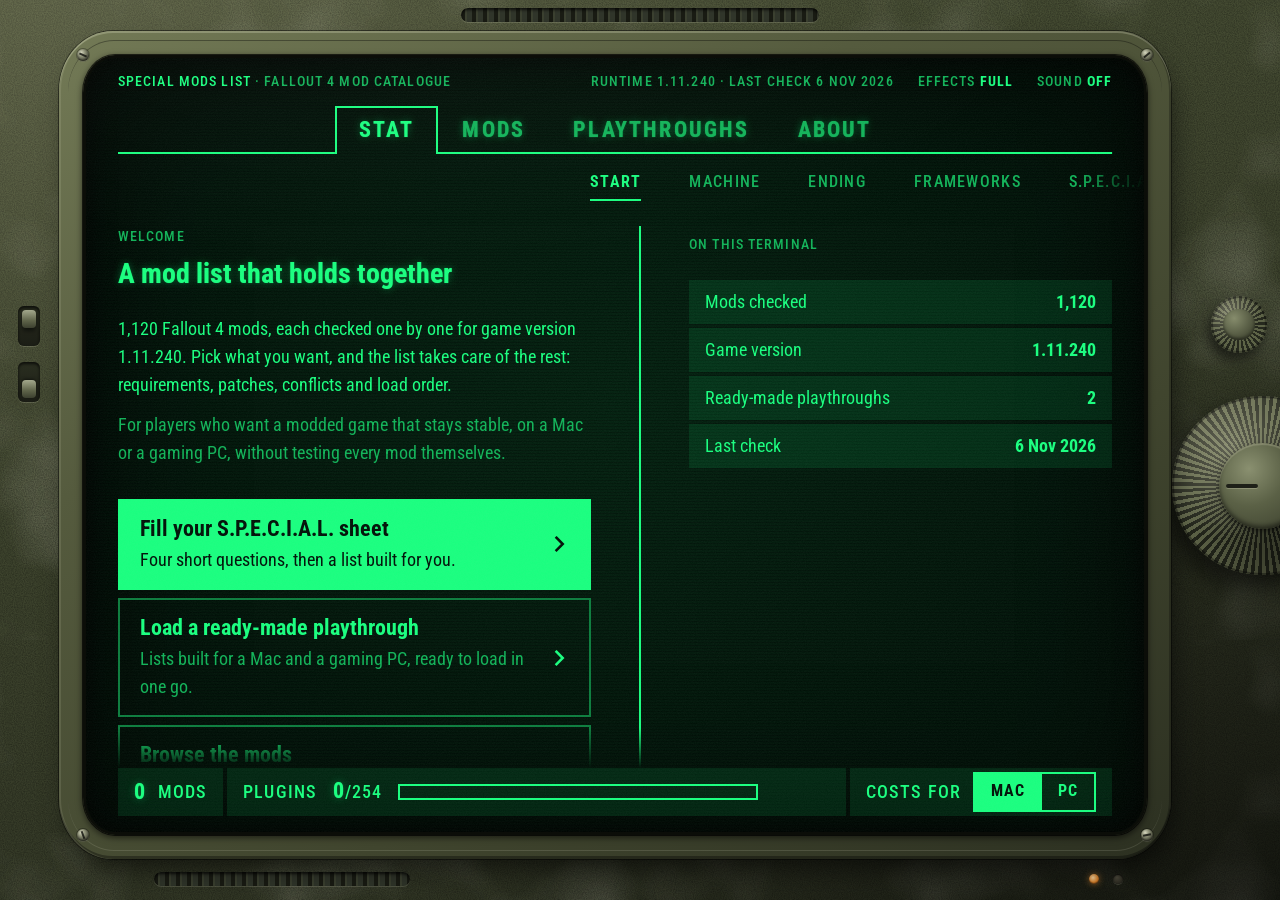
==== commit 9acb12cc: "feat(site): add the Pip-Boy casing, a welcome screen and closer step actions" ====
--- a/site/index.html
+++ b/site/index.html
@@ -19,11 +19,14 @@
 <link rel="preconnect" href="https://fonts.googleapis.com">
 <link rel="preconnect" href="https://fonts.gstatic.com" crossorigin>
 <link href="https://fonts.googleapis.com/css2?family=Roboto+Condensed:wght@400;500;700&family=Share+Tech+Mono&display=swap" rel="stylesheet">
-<link rel="stylesheet" href="app.css?v=5">
+<link rel="stylesheet" href="app.css?v=6">
 </head>
 <body>
 <a class="skip" id="skip" href="#panels">Skip to content</a>
 <div class="bezel">
+<div class="device" aria-hidden="true"><i class="grille g-top"></i><i class="grille g-bot"></i><i class="knob"></i><i class="dial"></i><i class="led l1 on"></i><i class="led l2"></i><i class="toggle t1"></i><i class="toggle t2"></i></div>
+<div class="frame">
+<i class="screw sc1" aria-hidden="true"></i><i class="screw sc2" aria-hidden="true"></i><i class="screw sc3" aria-hidden="true"></i><i class="screw sc4" aria-hidden="true"></i>
 <div class="screen" id="screen">
   <header class="hud">
     <h1>Special Mods List <span class="hd">· Fallout 4 mod catalogue</span></h1>
@@ -192,12 +195,12 @@
     <div class="cell" id="st-mods"><b class="roll" id="st-n">0</b><span><span id="st-nl">mods</span><span class="vh"> in your list</span></span><span class="conf bad" id="st-conf" hidden></span></div>
     <div class="cell" id="st-plug"><span class="lbl-p">Plugins</span> <span><b class="roll" id="st-full">0</b>/254</span><span class="bar" aria-hidden="true"><i id="st-bar" style="width:0"></i></span></div>
     <div class="cell" id="st-mach" role="group" aria-label="Show costs for"><span class="lbl-l" aria-hidden="true">Costs for</span><span class="seg"><button data-machine="mac" aria-pressed="true">Mac</button><button data-machine="pc" aria-pressed="false">PC</button></span></div>
-    <button class="btn primary" id="st-action">Next: Ending</button>
   </footer>
 </div>
 </div>
+</div>
 <div id="sr-status" class="vh" role="status"></div>
-<script src="fx.js?v=5"></script>
-<script src="app.js?v=5"></script>
+<script src="fx.js?v=6"></script>
+<script src="app.js?v=6"></script>
 </body>
 </html>
--- a/site/app.css
+++ b/site/app.css
@@ -58,22 +58,93 @@
 .skip { position: absolute; left: 16px; top: -100px; z-index: 100; background: var(--ink); color: var(--bg); padding: 8px 16px; text-decoration: none; }
 .skip:focus { top: 16px; }
 
-/* ---------- Bezel and screen ---------- */
+/* ---------- The device: original artwork in CSS, one static layer ----------
+   Painted olive-drab metal lit from the top left, a raised lip around the glass with four screws,
+   a thin dark gasket, a knurled dial on the right, a small knob, two ribbed grilles, two lights and
+   two toggles. Fixed colours: the casing stays the same whatever the phosphor colour. Nothing here
+   moves, so it is painted once and never touches the frame rate or the text on the screen. */
 .bezel {
-  height: 100%; padding: 16px;
-  background: radial-gradient(ellipse at 50% 0%, var(--room-hi), var(--room) 70%);
-}
+  position: relative; height: 100%; overflow: hidden;
+  padding: clamp(16px, 3.4vh, 44px) clamp(64px, 8.5vw, 150px) clamp(22px, 4.6vh, 58px) clamp(28px, 4.6vw, 80px);
+  background-color: #3d432c;
+  /* Light from the top left, shadow to the bottom right, a fine grain in the paint and faint worn
+     patches. Both textures tile without seams (stitchTiles) and stay very low in contrast. */
+  background-image:
+    radial-gradient(120% 100% at 4% 0%, rgba(255, 246, 210, .13), transparent 58%),
+    radial-gradient(110% 110% at 100% 100%, rgba(0, 0, 0, .5), transparent 62%),
+    url("data:image/svg+xml;utf8,<svg xmlns='http://www.w3.org/2000/svg' width='256' height='256'><filter id='g'><feTurbulence type='fractalNoise' baseFrequency='.9' numOctaves='2' seed='9' stitchTiles='stitch'/><feColorMatrix values='0 0 0 0 0  0 0 0 0 0  0 0 0 0 0  0 0 0 .5 -.15'/></filter><rect width='100%' height='100%' filter='url(%23g)'/></svg>"),
+    url("data:image/svg+xml;utf8,<svg xmlns='http://www.w3.org/2000/svg' width='640' height='640'><filter id='w'><feTurbulence type='fractalNoise' baseFrequency='.008' numOctaves='3' seed='4' stitchTiles='stitch'/><feColorMatrix values='0 0 0 0 .95  0 0 0 0 .93  0 0 0 0 .8  0 0 0 .5 -.24'/></filter><rect width='100%' height='100%' filter='url(%23w)'/></svg>"),
+    linear-gradient(165deg, #4d5438 0%, #3c422c 48%, #2a2e20 100%);
+}
+.device { position: absolute; inset: 0; pointer-events: none; }
+.device > i, .frame > i { position: absolute; display: block; }
+/* The raised lip around the glass: lighter on the top-left edge, in shadow at the bottom right. */
+.frame {
+  position: relative; height: 100%; max-width: 1640px; margin: 0 auto; padding: 24px;
+  border-radius: 54px / 60px;
+  background: linear-gradient(150deg, #737a56 0%, #555b3e 32%, #40452e 68%, #2c3021 100%);
+  box-shadow:
+    inset 0 2px 0 rgba(255, 252, 226, .22), inset 2px 0 0 rgba(255, 252, 226, .1),
+    inset 0 -3px 0 rgba(0, 0, 0, .35), inset -2px 0 0 rgba(0, 0, 0, .25),
+    6px 16px 30px -8px rgba(0, 0, 0, .65), 0 0 0 1px rgba(0, 0, 0, .45);
+}
+.screw { z-index: 1; width: 12px; height: 12px; border-radius: 50%; margin: -6px;
+  background: radial-gradient(circle at 35% 30%, #d4d5bd 0, #8f9279 32%, #4c4e3e 72%, #26271f 100%);
+  box-shadow: 0 1px 1px rgba(255, 255, 230, .18), inset 0 -1px 2px rgba(0, 0, 0, .55), 0 0 0 1px rgba(0, 0, 0, .3); }
+.screw::after { content: ""; position: absolute; left: 2px; right: 2px; top: 5px; height: 2px; background: rgba(20, 21, 16, .85); transform: rotate(var(--r, 20deg)); }
+/* A machined step halfway across the lip. */
+.frame::before { content: ""; position: absolute; inset: 9px; border-radius: 46px / 52px; pointer-events: none;
+  box-shadow: inset 0 1px 0 rgba(0, 0, 0, .35), 0 1px 0 rgba(255, 252, 226, .12); }
+.sc1 { left: 24px; top: 24px; --r: 25deg; } .sc2 { right: 24px; top: 24px; --r: -40deg; }
+.sc3 { left: 24px; bottom: 24px; --r: 70deg; } .sc4 { right: 24px; bottom: 24px; --r: -10deg; }
+/* The knurled dial on the right side, partly beyond the window edge, and a smaller knob above it. */
+.dial { --d: clamp(120px, 14vw, 200px); width: var(--d); height: var(--d); right: calc(var(--d) * -.4); top: calc(50% - var(--d) * .3); border-radius: 50%;
+  background:
+    radial-gradient(circle at 32% 28%, rgba(255, 252, 226, .28), transparent 52%),
+    radial-gradient(circle at 70% 78%, rgba(0, 0, 0, .55), transparent 60%),
+    repeating-conic-gradient(from 0deg, #24271c 0 2.5deg, #61674a 2.5deg 5deg);
+  box-shadow: -8px 12px 22px rgba(0, 0, 0, .6), inset 0 0 0 2px rgba(0, 0, 0, .35); }
+.dial::before { content: ""; position: absolute; inset: 26%; border-radius: 50%;
+  background: radial-gradient(circle at 35% 30%, #8a9070 0, #5b6146 45%, #383c2b 100%), repeating-radial-gradient(circle, transparent 0 3px, rgba(0, 0, 0, .08) 3px 4px);
+  box-shadow: inset 0 2px 1px rgba(255, 252, 226, .2), inset 0 -3px 4px rgba(0, 0, 0, .45), 0 2px 4px rgba(0, 0, 0, .5); }
+.dial::after { content: ""; position: absolute; left: 30%; top: calc(50% - 2px); width: 18%; height: 4px; border-radius: 2px; background: #1e2018; box-shadow: 0 1px 0 rgba(255, 252, 226, .2); }
+.knob { --k: clamp(44px, 4.4vw, 64px); width: var(--k); height: var(--k); right: clamp(4px, 1vw, 14px); top: calc(50% - clamp(120px, 12vw, 170px)); border-radius: 50%;
+  background:
+    radial-gradient(circle at 32% 28%, rgba(255, 252, 226, .3), transparent 55%),
+    repeating-conic-gradient(from 0deg, #26291e 0 6deg, #5d6347 6deg 12deg);
+  box-shadow: -4px 7px 12px rgba(0, 0, 0, .55), inset 0 0 0 2px rgba(0, 0, 0, .3); }
+.knob::before { content: ""; position: absolute; inset: 22%; border-radius: 50%; background: radial-gradient(circle at 35% 30%, #868c6c, #4a4f39 70%); box-shadow: inset 0 -2px 3px rgba(0, 0, 0, .45); }
+/* Ribbed grilles: one along the top housing, one in the bottom edge. */
+.grille { height: 14px; border-radius: 7px;
+  background: repeating-linear-gradient(90deg, #191b13 0 4px, #3b4030 4px 6px, transparent 6px 11px), #30352a;
+  box-shadow: inset 0 2px 3px rgba(0, 0, 0, .7), 0 1px 0 rgba(255, 252, 226, .14); }
+.g-top { width: min(360px, 28vw); left: calc(50% - min(180px, 14vw)); top: calc(clamp(16px, 3.4vh, 44px) / 2 - 7px); }
+.g-bot { width: min(260px, 20vw); left: 12%; bottom: calc(clamp(22px, 4.6vh, 58px) / 2 - 7px); }
+/* Two lights, set in the bottom edge near the dial: one lit, one off. Fixed warm colour. */
+.led { width: 10px; height: 10px; border-radius: 50%; bottom: calc(clamp(22px, 4.6vh, 58px) / 2 - 5px);
+  background: radial-gradient(circle at 40% 35%, #4d4a3c, #1c1b15); box-shadow: inset 0 1px 1px rgba(0, 0, 0, .7), 0 1px 0 rgba(255, 252, 226, .15); }
+.led.l1 { right: calc(clamp(64px, 8.5vw, 150px) + 72px); }
+.led.l2 { right: calc(clamp(64px, 8.5vw, 150px) + 48px); }
+.led.on { background: radial-gradient(circle at 40% 35%, #ffd9a0, #d9822b 55%, #6e3a10); box-shadow: 0 0 6px rgba(255, 160, 60, .55), inset 0 -1px 1px rgba(0, 0, 0, .4); }
+/* Two toggles in the left edge. */
+.toggle { width: 22px; height: 40px; left: calc(clamp(28px, 4.6vw, 80px) / 2 - 11px); border-radius: 6px;
+  background: linear-gradient(180deg, #2a2e20, #1b1d15); box-shadow: inset 0 2px 3px rgba(0, 0, 0, .7), 0 1px 0 rgba(255, 252, 226, .15); }
+.toggle::after { content: ""; position: absolute; left: 4px; right: 4px; top: 4px; height: 18px; border-radius: 4px;
+  background: linear-gradient(180deg, #a3a88c, #5e6349 60%, #3c402f); box-shadow: 0 3px 4px rgba(0, 0, 0, .5); }
+.toggle.t2::after { top: auto; bottom: 4px; box-shadow: 0 -1px 3px rgba(0, 0, 0, .5); }
+.t1 { top: 34%; } .t2 { top: calc(34% + 56px); }
+
 .screen {
-  position: relative; height: 100%; max-width: 1440px; margin: 0 auto;
+  position: relative; height: 100%;
   display: flex; flex-direction: column; overflow: hidden; isolation: isolate;
-  border: 14px solid var(--bezel); border-radius: 32px / 40px;
-  outline: 1px solid var(--bezel-hi); outline-offset: -1px;
+  /* The thin dark gasket between the lip and the glass. */
+  border: 3px solid #0b0d08; border-radius: 32px / 38px;
   /* Scanlines and the centre glow sit under the text, so they never lower its contrast. */
   background:
     repeating-linear-gradient(0deg, rgba(0, 0, 0, .22) 0 1px, transparent 1px 3px),
     radial-gradient(ellipse at 50% 45%, color-mix(in srgb, var(--ink) 6%, var(--bg)) 0%, var(--bg) 75%);
   /* The vignette: an inset shadow, painted above the background and below the content. */
-  box-shadow: inset 0 0 140px rgba(0, 0, 0, .8), inset 0 0 28px rgba(0, 0, 0, .65), 0 0 0 1px #000;
+  box-shadow: inset 0 0 140px rgba(0, 0, 0, .8), inset 0 0 28px rgba(0, 0, 0, .65), 0 0 0 1px rgba(0, 0, 0, .7), 0 2px 6px 1px rgba(0, 0, 0, .55);
 }
 /* Phosphor bloom on large text only. */
 .tab, .qh, .d-title, .big, .eh, .tlabel .tt, .gauge .num b, .cell b, .tally dd, .kv dd { text-shadow: var(--bloom); }
@@ -109,7 +180,7 @@
 html[data-fx="full"] .fx-grain { animation: grain .9s steps(1) infinite; }
 html[data-fx="reduced"] .fx-band, html[data-fx="reduced"] .fx-grain { display: none; }
 html[data-fx="off"] .fx { display: none; }
-html[data-fx="off"] .screen { background: var(--bg); box-shadow: 0 0 0 1px #000; }
+html[data-fx="off"] .screen { background: var(--bg); box-shadow: 0 0 0 1px rgba(0, 0, 0, .7); }
 html[data-fx="off"] * { text-shadow: none !important; }
 html[data-fx="off"] *, html[data-fx="off"] *::before, html[data-fx="off"] *::after { transition: none !important; animation: none !important; }
 
@@ -237,9 +308,9 @@
 /* ---------- STAT: S.P.E.C.I.A.L. ---------- */
 .special { display: grid; grid-template-columns: minmax(0, 1fr) minmax(0, 1fr); gap: 48px; }
 .special .fw-l > .opts + .opts { margin-top: 24px; }
-.attrs { list-style: none; display: grid; gap: 4px; margin-top: 8px; position: relative; }
+.attrs { list-style: none; display: grid; gap: 2px; margin-top: 0; position: relative; }
 .attrs > li:not(.hl) { position: relative; z-index: 1; }
-.attr { display: grid; grid-template-columns: 32px minmax(0, 1fr) 40px; gap: 16px; align-items: center; width: 100%; padding: 4px 16px; min-height: 48px; font-size: var(--t-m); }
+.attr { display: grid; grid-template-columns: 32px minmax(0, 1fr) 40px; gap: 16px; align-items: center; width: 100%; padding: 4px 16px; min-height: 44px; font-size: var(--t-m); }
 .attr .lt { font-size: var(--t-l); font-weight: 700; }
 .attr .av { font-size: var(--t-l); font-weight: 700; line-height: 1; text-align: right; }
 .attr .an .dim { margin-left: 16px; }
@@ -249,7 +320,7 @@
 .attr[aria-current="true"] .dim { color: var(--bg); }
 .attrs:not(:has(.hl.on)) .attr[aria-current="true"] { background: var(--ink); }
 .attr:focus-visible { outline-offset: 2px; }
-.keys { margin-top: 16px; font-size: var(--t-xs); color: var(--dim); }
+.keys { margin-top: 12px; font-size: var(--t-xs); color: var(--dim); }
 .sp-right { border-left: 2px solid var(--ink); padding: 8px 0 8px 48px; display: flex; flex-direction: column; gap: 16px; min-width: 0; }
 .big { display: flex; align-items: baseline; gap: 24px; line-height: .9; }
 .big .ab { font-size: var(--t-2xl); font-weight: 700; letter-spacing: .06em; }
@@ -293,7 +364,7 @@
 .cat { display: flex; flex-direction: column; flex: 1; min-height: 0; position: relative; }
 .toolbar { padding: 0 var(--gut) 8px; display: grid; gap: 8px; }
 .tb-main { display: flex; flex-wrap: wrap; align-items: end; gap: 8px 16px; }
-.search { flex: 1 1 240px; display: grid; gap: 0; min-width: 0; }
+.search { flex: 1 1 180px; display: grid; gap: 0; min-width: 0; }
 .lbl { font-size: var(--t-xs); color: var(--dim); }
 .search input { width: 100%; border: 0; border-bottom: 2px solid var(--ink); background: transparent; padding: 8px 0; min-height: 44px; font-size: var(--t-m); border-radius: 0; caret-color: var(--ink); }
 .search input::placeholder { color: var(--dim); opacity: 1; }
@@ -305,7 +376,7 @@
 .sel { display: grid; gap: 0; min-width: 0; position: relative; }
 .sel select {
   appearance: none; -webkit-appearance: none; border: 2px solid var(--line); border-radius: 0; background: transparent;
-  padding: 8px 40px 8px 16px; min-height: 44px; font-size: var(--t-s); max-width: 220px;
+  padding: 8px 40px 8px 16px; min-height: 44px; font-size: var(--t-s); max-width: 200px;
 }
 .sel select:hover { border-color: var(--ink); }
 /* Drawn chevron. */
@@ -486,7 +557,7 @@
 #notice { margin: 0 var(--gut) 8px; border: 2px solid var(--ink); background: var(--bg); padding: 8px 16px; display: flex; flex-wrap: wrap; align-items: center; gap: 0 24px; }
 #notice p { flex: 1 1 320px; padding: 4px 0; }
 #notice .nbtns { display: flex; flex-wrap: wrap; gap: 0 24px; }
-.status { display: grid; grid-template-columns: auto minmax(0, 1fr) auto auto; gap: 4px; padding: 0 var(--gut) 16px; font-size: var(--t-m); font-weight: 500; letter-spacing: .06em; text-transform: uppercase; }
+.status { display: grid; grid-template-columns: auto minmax(0, 1fr) auto; gap: 4px; padding: 0 var(--gut) 16px; font-size: var(--t-m); font-weight: 500; letter-spacing: .06em; text-transform: uppercase; }
 .cell { background: var(--tint); padding: 4px 16px; min-height: 48px; display: flex; align-items: center; gap: 12px; white-space: nowrap; min-width: 0; overflow: hidden; }
 .cell b { font-size: var(--t-l); line-height: 1; }
 .cell .conf { font-size: var(--t-xs); }
@@ -497,10 +568,6 @@
 .seg button { padding: 4px 16px; min-height: 36px; font-size: var(--t-s); font-weight: 700; letter-spacing: .08em; }
 .seg button[aria-pressed="true"] { background: var(--ink); color: var(--bg); }
 .seg button:focus-visible { outline-offset: 2px; }
-#st-action { min-height: 48px; min-width: 264px; padding: 8px 24px; font-size: var(--t-m); }
-#st-action:disabled { border-style: solid; background: var(--tint); color: var(--ink); cursor: progress; }
-#st-action.vacant { visibility: hidden; }
-#st-action .sh { display: none; }
 #st-mods.preview b { text-decoration: underline dashed; text-underline-offset: 6px; text-decoration-thickness: 2px; }
 
 /* Scroll cues: a fade where more content is hidden. */
@@ -521,8 +588,11 @@
 /* ---------- Phone ---------- */
 @media (max-width: 759px) {
   :root { --pad: 16px; --t-xl: 24px; --t-big: 56px; --body: 16px; }
-  .bezel { padding: 4px; }
-  .screen { border-width: 6px; border-radius: 18px / 22px; box-shadow: inset 0 0 64px rgba(0, 0, 0, .75), inset 0 0 16px rgba(0, 0, 0, .6); }
+  .frame { padding: 10px; border-radius: 30px / 34px; }
+  .screen { border-radius: 22px / 26px; box-shadow: inset 0 0 64px rgba(0, 0, 0, .75), inset 0 0 16px rgba(0, 0, 0, .6), 0 0 0 1px rgba(0, 0, 0, .7); }
+  .frame::before { inset: 4px; border-radius: 26px / 30px; }
+  .sc1, .sc3 { left: 14px; } .sc2, .sc4 { right: 14px; } .sc1, .sc2 { top: 14px; } .sc3, .sc4 { bottom: 14px; }
+  .screw { width: 9px; height: 9px; margin: -4.5px; } .screw::after { top: 3.5px; left: 1px; right: 1px; height: 1.5px; }
   .hud { padding-top: 8px; }
   .hud .hd, .hud-r, .search .kbd { display: none; }
   .boot { padding: 32px var(--pad); font-size: var(--t-s); }
@@ -579,11 +649,7 @@
   #notice p { flex-basis: 100%; }
   #notice .lnk { min-height: 44px; padding: 4px 0; }
   .countline .lnk { min-height: 44px; }
-  .status { grid-template-columns: auto minmax(0, 1fr) auto auto; padding: 0 8px 8px; font-size: var(--t-s); }
-  #st-action.vacant { display: none; }
-  #st-action .lg { display: none; }
-  #st-action .sh { display: inline; }
-  .status.has-action #st-plug .lbl-p { display: none; }
+  .status { grid-template-columns: auto minmax(0, 1fr) auto; padding: 0 8px 8px; font-size: var(--t-s); }
   .cell { padding: 4px 8px; gap: 8px; min-height: 44px; }
   .cell .lbl-l { display: none; }
   .cell .lbl-p { font-size: var(--t-xs); }
@@ -591,12 +657,34 @@
   #st-plug .bar { display: none; }
   .seg button { padding: 4px 10px; min-height: 44px; min-width: 44px; font-size: var(--t-xs); }
   #st-mach { padding: 0 4px; }
-  #st-action { min-height: 44px; min-width: 0; padding: 4px 12px; font-size: var(--t-s); }
   .xbtns { grid-template-columns: 1fr; }
   .setting .opts { grid-template-columns: 1fr; }
 }
 
+/* Phones: no device, the screen fills the window. */
 @media (max-width: 599px) {
-  .bezel { padding: 0; }
-  .screen { border: 0; border-radius: 0; outline: 0; }
-}
+  .bezel { padding: 0; background: var(--bg); }
+  .device, .frame > i { display: none; }
+  .frame { padding: 0; border-radius: 0; background: none; box-shadow: none; }
+  .screen { border: 0; border-radius: 0; box-shadow: inset 0 0 64px rgba(0, 0, 0, .75), inset 0 0 16px rgba(0, 0, 0, .6); }
+}
+
+/* ---------- STAT: start screen ---------- */
+.intro .lead { font-size: var(--t-m); max-width: 60ch; }
+.intro .lead + p { margin-top: 12px; max-width: 60ch; }
+.doors { display: grid; gap: 8px; margin-top: 32px; max-width: 640px; }
+.door { display: grid; grid-template-columns: minmax(0, 1fr) auto; align-items: center; gap: 4px 16px; padding: 14px 20px; border: 2px solid var(--line); text-align: left; transition: background-color .15s var(--ease-out), border-color .15s var(--ease-out); }
+.door .dt { font-size: var(--t-l); font-weight: 700; line-height: 1.25; }
+.door .dd { grid-column: 1; color: var(--dim); }
+.door .ico { grid-row: 1 / span 2; grid-column: 2; width: 20px; height: 20px; }
+.door:hover { border-color: var(--ink); background: var(--tint); }
+.door.primary { background: var(--ink); border-color: var(--ink); color: var(--bg); }
+.door.primary .dd { color: var(--bg); }
+.door.primary:hover { background: color-mix(in srgb, var(--ink) 88%, var(--bg)); }
+.intro .disc { margin-top: 32px; }
+.intro .sp-right .stats { margin-top: 8px; }
+/* The step's own action, right under its options. */
+.step-nav { display: flex; flex-wrap: wrap; align-items: center; gap: 16px 24px; margin-top: 24px; }
+.result .step-nav { margin-top: 16px; }
+.result .tally { margin-top: 24px; }
+.step-nav .btn.primary { min-height: 52px; padding: 8px 32px; font-size: var(--t-m); }
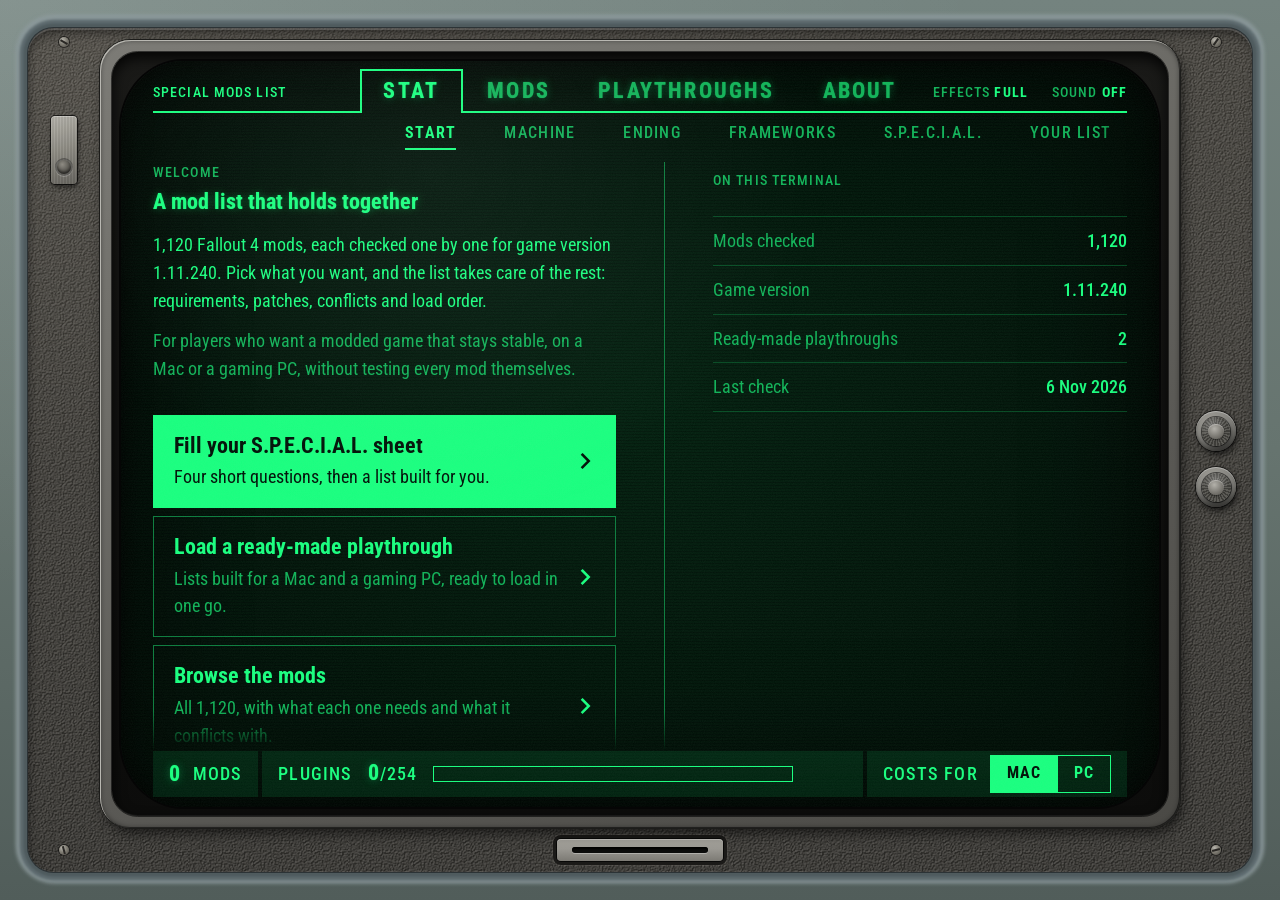
==== commit 0d243715: "feat(site): add a terminal casing, S.P.E.C.I.A.L. arrows and a catalogue with pictures" ====
--- a/site/index.html
+++ b/site/index.html
@@ -19,14 +19,15 @@
 <link rel="preconnect" href="https://fonts.googleapis.com">
 <link rel="preconnect" href="https://fonts.gstatic.com" crossorigin>
 <link href="https://fonts.googleapis.com/css2?family=Roboto+Condensed:wght@400;500;700&family=Share+Tech+Mono&display=swap" rel="stylesheet">
-<link rel="stylesheet" href="app.css?v=6">
+<link rel="stylesheet" href="app.css?v=8">
 </head>
 <body>
 <a class="skip" id="skip" href="#panels">Skip to content</a>
 <div class="bezel">
-<div class="device" aria-hidden="true"><i class="grille g-top"></i><i class="grille g-bot"></i><i class="knob"></i><i class="dial"></i><i class="led l1 on"></i><i class="led l2"></i><i class="toggle t1"></i><i class="toggle t2"></i></div>
+<div class="face">
+<div class="device" aria-hidden="true"><i class="screw s1"></i><i class="screw s2"></i><i class="screw s3"></i><i class="screw s4"></i><i class="plate"><b></b></i><i class="knob k1"></i><i class="knob k2"></i><i class="vent"></i><i class="slot"></i></div>
 <div class="frame">
-<i class="screw sc1" aria-hidden="true"></i><i class="screw sc2" aria-hidden="true"></i><i class="screw sc3" aria-hidden="true"></i><i class="screw sc4" aria-hidden="true"></i>
+<div class="tray">
 <div class="screen" id="screen">
   <header class="hud">
     <h1>Special Mods List <span class="hd">· Fallout 4 mod catalogue</span></h1>
@@ -59,37 +60,32 @@
       <div class="cat" id="sub-cat" role="tabpanel" aria-labelledby="subtab-cat">
         <div class="toolbar" id="toolbar">
           <div class="tb-main">
-            <div class="search"><label class="lbl" for="q">Search <span class="vh">mods</span><span aria-hidden="true" class="kbd"> (press /)</span></label><input id="q" type="search" placeholder="Name, author or what it does" autocomplete="off" spellcheck="false"></div>
+            <div class="search"><label class="vh" for="q">Search every mod</label><svg class="ico sico" viewBox="0 0 16 16" fill="none" stroke="currentColor" stroke-width="2" aria-hidden="true"><circle cx="7" cy="7" r="4.5"/><path d="M10.5 10.5l3.5 3.5"/></svg><input id="q" type="search" placeholder="Search every mod: name, author or what it does" autocomplete="off" spellcheck="false"><span aria-hidden="true" class="kbd">/</span></div>
             <button class="btn fbtn" id="filters-btn" aria-controls="fbody" aria-expanded="false">Filters</button>
-            <div class="fbody" id="fbody">
-              <label class="sel"><span class="lbl">Section</span><select id="f-section"></select></label>
-              <label class="sel"><span class="lbl">Tier</span><select id="f-tier">
-                <option value="default">Core to optional</option><option value="core">Core only</option><option value="recommended">Recommended only</option><option value="optional">Optional only</option><option value="avoid">Avoid only</option><option value="all">Every tier</option><option value="custom" hidden>Custom</option>
-              </select></label>
-              <label class="sel" id="f-pt-row"><span class="lbl">Playthrough</span><select id="f-pt"><option value="">Any mod</option></select></label>
+          </div>
+          <div class="fbody" id="fbody">
+            <label class="sel"><span class="lbl">Tier</span><select id="f-tier">
+              <option value="default">Core to optional</option><option value="core">Core only</option><option value="recommended">Recommended only</option><option value="optional">Optional only</option><option value="avoid">Avoid only</option><option value="all">Every tier</option><option value="custom" hidden>Custom</option>
+            </select></label>
+            <label class="sel" id="f-pt-row"><span class="lbl">Playthrough</span><select id="f-pt"><option value="">Any mod</option></select></label>
+            <label class="sel"><span class="lbl">Playing as</span><select id="f-profile"></select></label>
+            <label class="sel"><span class="lbl" id="perf-legend">Cost on a base M3 Mac</span><select id="f-perf"><option value="high">Any cost</option><option value="med">Up to medium</option><option value="low">Low only</option></select></label>
+            <label class="sel"><span class="lbl">Sort by</span><select id="f-sort"><option value="section">Section and tier</option><option value="name">Name</option><option value="cost">Cost, lowest first</option><option value="updated">Last updated</option></select></label>
+            <div class="checks">
               <label class="chk"><input type="checkbox" id="f-inlist"><span>In my list</span></label>
               <label class="chk"><input type="checkbox" id="f-fits"><span>Fits my machine</span></label>
+              <label class="chk"><input type="checkbox" id="f-runtime"><span>Works on 1.11.240</span></label>
+              <label class="chk"><input type="checkbox" id="f-lunar"><span>Works with Lunar</span></label>
+              <label class="chk"><input type="checkbox" id="f-ss2"><span>Works with SS2</span></label>
+              <label class="chk"><input type="checkbox" id="f-nodll"><span>No F4SE DLL</span></label>
+              <label class="chk"><input type="checkbox" id="f-noend"><span>No ending lock</span></label>
             </div>
-          </div>
-          <div class="countline">
-          <details class="more" id="more">
-                <summary id="more-sum">More filters</summary>
-                <div class="more-in">
-                  <label class="sel"><span class="lbl">Playing as</span><select id="f-profile"></select></label>
-                  <label class="sel"><span class="lbl" id="perf-legend">Cost on a base M3 Mac</span><select id="f-perf"><option value="high">Any cost</option><option value="med">Up to medium</option><option value="low">Low only</option></select></label>
-                  <label class="sel"><span class="lbl">Sort by</span><select id="f-sort"><option value="section">Section and tier</option><option value="name">Name</option><option value="cost">Cost, lowest first</option><option value="updated">Last updated</option></select></label>
-                  <label class="chk"><input type="checkbox" id="f-runtime"><span>Works on 1.11.240</span></label>
-                  <label class="chk"><input type="checkbox" id="f-lunar"><span>Works with Lunar</span></label>
-                  <label class="chk"><input type="checkbox" id="f-ss2"><span>Works with SS2</span></label>
-                  <label class="chk"><input type="checkbox" id="f-nodll"><span>No F4SE DLL</span></label>
-                  <label class="chk"><input type="checkbox" id="f-noend"><span>No ending lock</span></label>
-                  <p class="hint" id="perf-hint"></p>
-                  <p class="hint">Lunar and SS2 filters hide mods we know conflict. Most mods are not checked against them yet.</p>
-                </div>
-              </details>
-          <span id="result-count" aria-live="off">Loading…</span><span id="hidden-note"></span><span class="legend" aria-hidden="true"><span><i class="mk on"></i>In my list</span><span><i class="mk auto"></i>Added for you</span></span></div>
-        </div>
-        <div class="inv">
+            <p class="hint" id="perf-hint"></p>
+            <p class="hint">Lunar and SS2 filters hide mods we know conflict. Most mods are not checked against them yet.</p>
+          </div>
+          <div class="countline"><span id="crumb"></span><span id="result-count" aria-live="off">Loading…</span><span id="hidden-note"></span></div>
+        </div>
+        <div class="inv ov" id="inv-wrap">
           <div class="scroll inv-list" id="inv" aria-label="Mods"><p class="loading">Loading the catalogue…</p></div>
           <section class="scroll detail" id="detail" aria-label="Mod details"></section>
         </div>
@@ -103,7 +99,13 @@
             <ol id="picked"></ol>
           </div>
           <section class="scroll sum" aria-labelledby="ml-h">
-            <h2 class="h3" id="ml-h">Summary</h2>
+            <div class="sum-h"><h2 class="h3" id="ml-h">Summary</h2>
+            <div class="xbtns" role="group" aria-label="Export your list">
+              <button class="btn primary" id="x-csv">Download CSV</button>
+              <button class="btn" id="x-txt">Copy load order</button>
+              <button class="btn" id="x-link">Copy share link</button>
+              <button class="btn" id="x-clear">Clear list</button>
+            </div></div>
             <div class="gauge">
               <p class="num"><b class="roll" id="ml-n">0</b> <span id="ml-sub">mods</span></p>
               <p class="small" id="ml-who"></p>
@@ -121,12 +123,7 @@
               <div><dt>Conflicts</dt><dd id="s-conf">0</dd></div>
             </dl>
             <p class="small" id="mix"></p>
-            <div class="xbtns">
-              <button class="btn primary" id="x-csv">Download CSV</button>
-              <button class="btn" id="x-txt">Copy load order</button>
-              <button class="btn" id="x-link">Copy share link</button>
-              <button class="btn" id="x-clear">Clear list</button>
-            </div>
+
           </section>
         </div>
       </div>
@@ -193,14 +190,16 @@
   <div class="boot" id="boot" aria-hidden="true" hidden><div id="boot-text"></div><p class="skiphint">Press any key to skip</p><i class="boot-line"></i></div>
   <footer class="status" aria-label="Status">
     <div class="cell" id="st-mods"><b class="roll" id="st-n">0</b><span><span id="st-nl">mods</span><span class="vh"> in your list</span></span><span class="conf bad" id="st-conf" hidden></span></div>
-    <div class="cell" id="st-plug"><span class="lbl-p">Plugins</span> <span><b class="roll" id="st-full">0</b>/254</span><span class="bar" aria-hidden="true"><i id="st-bar" style="width:0"></i></span></div>
+    <div class="cell" id="st-plug"><span class="lbl-p">Plugins</span> <span><b class="roll" id="st-full">0</b>/254</span><span class="bar" aria-hidden="true"><i id="st-bar" style="width:0"></i><i class="est" id="st-est" style="left:2px;width:0"></i></span></div>
     <div class="cell" id="st-mach" role="group" aria-label="Show costs for"><span class="lbl-l" aria-hidden="true">Costs for</span><span class="seg"><button data-machine="mac" aria-pressed="true">Mac</button><button data-machine="pc" aria-pressed="false">PC</button></span></div>
   </footer>
 </div>
 </div>
 </div>
+</div>
+</div>
 <div id="sr-status" class="vh" role="status"></div>
-<script src="fx.js?v=6"></script>
-<script src="app.js?v=6"></script>
+<script src="fx.js?v=8"></script>
+<script src="app.js?v=8"></script>
 </body>
 </html>
--- a/site/app.css
+++ b/site/app.css
@@ -16,7 +16,8 @@
   --body: 18px;
   --pad: 32px;
   /* One content edge for every tab: at least the padding, and a 1280 px column centred on wide screens. */
-  --gut: max(var(--pad), calc((100% - 1280px) / 2));
+  --maxw: 1280px;
+  --gut: max(var(--pad), calc((100% - var(--maxw)) / 2));
   --ease-out: cubic-bezier(0.23, 1, 0.32, 1);
   --ease-in-out: cubic-bezier(0.77, 0, 0.175, 1);
   color-scheme: dark;
@@ -58,93 +59,126 @@
 .skip { position: absolute; left: 16px; top: -100px; z-index: 100; background: var(--ink); color: var(--bg); padding: 8px 16px; text-decoration: none; }
 .skip:focus { top: 16px; }
 
-/* ---------- The device: original artwork in CSS, one static layer ----------
-   Painted olive-drab metal lit from the top left, a raised lip around the glass with four screws,
-   a thin dark gasket, a knurled dial on the right, a small knob, two ribbed grilles, two lights and
-   two toggles. Fixed colours: the casing stays the same whatever the phosphor colour. Nothing here
-   moves, so it is painted once and never touches the frame rate or the text on the screen. */
+/* ---------- The terminal: original artwork in CSS, one static layer ----------
+   The RobCo desk terminal seen from the operator's chair, as when you use one in the game: a thick
+   rolled shell in teal-grey paint, a warm pebbled-vinyl face plate with four slotted screws, a dull
+   gunmetal ring, a dark recessed tray and a bowed CRT glass. A blank badge plate on the left, two
+   knobs in steel collars on the right, a vent and a holotape slot below. One light, from the top left.
+   Fixed colours: the casing stays the same whatever the phosphor colour. Nothing here moves, so it is
+   painted once and never touches the frame rate or the text on the screen. */
+:root {
+  --rim: clamp(24px, 2.2vw, 44px);           /* the rolled shell around the face plate */
+  --top: clamp(18px, 2.4vh, 36px);
+  --bot: clamp(56px, 7.2vh, 100px);          /* vent and holotape slot */
+  /* Face plate beside the glass. On very wide windows the glass stops at 1.6 times its height and
+     the plate widens instead, as on the real terminal. */
+  --side: max(clamp(64px, 5.6vw, 112px), calc((100vw - 2 * var(--rim) - 1.6 * (100vh - 2 * var(--rim) - var(--top) - var(--bot))) / 2));
+  --lip: clamp(13px, 1vw, 22px);             /* the gunmetal ring */
+  --tray: clamp(14px, 1.4vw, 26px);          /* the dark recess between the ring and the glass */
+  --face-r: clamp(22px, 2vw, 40px);
+}
+/* Short windows: the casing gives the screen back every pixel it can spare. */
+@media (max-height: 900px) { :root { --bot: 44px; --top: 12px; --tray: clamp(8px, .7vw, 14px); --lip: clamp(12px, .95vw, 18px); } .device .vent { display: none; } }
 .bezel {
-  position: relative; height: 100%; overflow: hidden;
-  padding: clamp(16px, 3.4vh, 44px) clamp(64px, 8.5vw, 150px) clamp(22px, 4.6vh, 58px) clamp(28px, 4.6vw, 80px);
-  background-color: #3d432c;
-  /* Light from the top left, shadow to the bottom right, a fine grain in the paint and faint worn
-     patches. Both textures tile without seams (stitchTiles) and stay very low in contrast. */
+  position: relative; height: 100%; overflow: hidden; padding: var(--rim);
+  background-color: #6b7a76;
   background-image:
-    radial-gradient(120% 100% at 4% 0%, rgba(255, 246, 210, .13), transparent 58%),
-    radial-gradient(110% 110% at 100% 100%, rgba(0, 0, 0, .5), transparent 62%),
-    url("data:image/svg+xml;utf8,<svg xmlns='http://www.w3.org/2000/svg' width='256' height='256'><filter id='g'><feTurbulence type='fractalNoise' baseFrequency='.9' numOctaves='2' seed='9' stitchTiles='stitch'/><feColorMatrix values='0 0 0 0 0  0 0 0 0 0  0 0 0 0 0  0 0 0 .5 -.15'/></filter><rect width='100%' height='100%' filter='url(%23g)'/></svg>"),
-    url("data:image/svg+xml;utf8,<svg xmlns='http://www.w3.org/2000/svg' width='640' height='640'><filter id='w'><feTurbulence type='fractalNoise' baseFrequency='.008' numOctaves='3' seed='4' stitchTiles='stitch'/><feColorMatrix values='0 0 0 0 .95  0 0 0 0 .93  0 0 0 0 .8  0 0 0 .5 -.24'/></filter><rect width='100%' height='100%' filter='url(%23w)'/></svg>"),
-    linear-gradient(165deg, #4d5438 0%, #3c422c 48%, #2a2e20 100%);
+    radial-gradient(140% 120% at 0% 0%, rgba(240, 248, 244, .14), transparent 55%),
+    linear-gradient(180deg, #74837f 0%, #66746f 50%, #515d5a 100%);
+}
+.face {
+  position: relative; height: 100%;
+  padding: var(--top) var(--side) var(--bot);
+  border-radius: var(--face-r);
+  background-color: #34322e;
+  /* Pebbled vinyl: noise embossed by the same top-left light, then a warm gradient. Tiles without seams. */
+  background-image:
+    url("data:image/svg+xml;utf8,<svg xmlns='http://www.w3.org/2000/svg' width='160' height='160'><filter id='p' x='0' y='0' width='100%25' height='100%25'><feTurbulence type='fractalNoise' baseFrequency='.9' numOctaves='2' seed='7' stitchTiles='stitch' result='n'/><feDiffuseLighting in='n' surfaceScale='1.6' diffuseConstant='1' lighting-color='%23fff' result='l'><feDistantLight azimuth='225' elevation='52'/></feDiffuseLighting><feColorMatrix in='l' values='0 0 0 0 1  0 0 0 0 .96  0 0 0 0 .9  .55 0 0 0 -.33'/></filter><rect width='100%25' height='100%25' filter='url(%23p)'/></svg>"),
+    radial-gradient(130% 90% at 10% 0%, rgba(255, 240, 220, .06), transparent 60%),
+    linear-gradient(180deg, #3a3833 0%, #2a2926 100%);
+  /* The shell rolls over the edge of the plate: a dark seam, the roll's darker flank, then its lit crest. */
+  box-shadow:
+    0 0 0 1px #2c3336,
+    0 0 calc(var(--rim) * .08) calc(var(--rim) * .16) #4f5b5e,
+    0 0 calc(var(--rim) * .1) calc(var(--rim) * .3) #5d6a6e,
+    0 -1px calc(var(--rim) * .14) calc(var(--rim) * .44) rgba(141, 154, 156, .9),
+    inset 0 2px 0 rgba(255, 255, 255, .18),
+    inset 0 10px 14px -8px rgba(0, 0, 0, .7), inset 8px 0 12px -10px rgba(0, 0, 0, .5),
+    inset 0 -1px 0 rgba(255, 255, 255, .06);
 }
 .device { position: absolute; inset: 0; pointer-events: none; }
-.device > i, .frame > i { position: absolute; display: block; }
-/* The raised lip around the glass: lighter on the top-left edge, in shadow at the bottom right. */
+.device i, .device b { position: absolute; display: block; }
+/* The gunmetal ring: dull, with one fine specular line along its top-left edge. */
 .frame {
-  position: relative; height: 100%; max-width: 1640px; margin: 0 auto; padding: 24px;
-  border-radius: 54px / 60px;
-  background: linear-gradient(150deg, #737a56 0%, #555b3e 32%, #40452e 68%, #2c3021 100%);
-  box-shadow:
-    inset 0 2px 0 rgba(255, 252, 226, .22), inset 2px 0 0 rgba(255, 252, 226, .1),
-    inset 0 -3px 0 rgba(0, 0, 0, .35), inset -2px 0 0 rgba(0, 0, 0, .25),
-    6px 16px 30px -8px rgba(0, 0, 0, .65), 0 0 0 1px rgba(0, 0, 0, .45);
-}
-.screw { z-index: 1; width: 12px; height: 12px; border-radius: 50%; margin: -6px;
-  background: radial-gradient(circle at 35% 30%, #d4d5bd 0, #8f9279 32%, #4c4e3e 72%, #26271f 100%);
-  box-shadow: 0 1px 1px rgba(255, 255, 230, .18), inset 0 -1px 2px rgba(0, 0, 0, .55), 0 0 0 1px rgba(0, 0, 0, .3); }
-.screw::after { content: ""; position: absolute; left: 2px; right: 2px; top: 5px; height: 2px; background: rgba(20, 21, 16, .85); transform: rotate(var(--r, 20deg)); }
-/* A machined step halfway across the lip. */
-.frame::before { content: ""; position: absolute; inset: 9px; border-radius: 46px / 52px; pointer-events: none;
-  box-shadow: inset 0 1px 0 rgba(0, 0, 0, .35), 0 1px 0 rgba(255, 252, 226, .12); }
-.sc1 { left: 24px; top: 24px; --r: 25deg; } .sc2 { right: 24px; top: 24px; --r: -40deg; }
-.sc3 { left: 24px; bottom: 24px; --r: 70deg; } .sc4 { right: 24px; bottom: 24px; --r: -10deg; }
-/* The knurled dial on the right side, partly beyond the window edge, and a smaller knob above it. */
-.dial { --d: clamp(120px, 14vw, 200px); width: var(--d); height: var(--d); right: calc(var(--d) * -.4); top: calc(50% - var(--d) * .3); border-radius: 50%;
+  position: relative; height: 100%; padding: var(--lip);
+  border-radius: calc(var(--face-r) + var(--lip) * .4);
+  background: linear-gradient(160deg, #7c7b76 0%, #6f6e69 30%, #5a5955 65%, #4a4945 100%);
+  /* A rounded profile: both edges fall away into shadow, the crest catches the light. */
+  box-shadow: 0 0 0 1px #1c1c1a, inset 1px 1px 0 #b9b8b2, inset -1px -1px 0 rgba(0, 0, 0, .5),
+    inset 0 0 calc(var(--lip) * .45) calc(var(--lip) * .05) rgba(0, 0, 0, .4),
+    3px 6px 12px rgba(0, 0, 0, .55);
+}
+/* The tray: a deep dark recess the glass sits in. */
+.tray {
+  position: relative; height: 100%; padding: var(--tray);
+  /* Its rim is the ring's inner edge, falling into the dark. */
+  outline: 1px solid rgba(0, 0, 0, .6);
+  border-radius: var(--face-r);
+  background: linear-gradient(180deg, #1a1a18, #0c0c0b);
+  box-shadow: inset 0 6px 14px rgba(0, 0, 0, .85), inset 0 -1px 0 rgba(255, 255, 255, .07);
+}
+/* Screws: slotted, set in the four corners of the face plate. */
+.screw { --s: clamp(10px, .7vw, 16px); width: var(--s); height: var(--s); border-radius: 50%; margin: calc(var(--s) / -2) 0 0 calc(var(--s) / -2);
+  background: radial-gradient(circle at 35% 30%, #b8b6ae 0, #858279 40%, #4b4943 100%);
+  box-shadow: 0 0 0 1px rgba(0, 0, 0, .6), 0 1px 1px rgba(255, 240, 220, .12); }
+.screw::after { content: ""; position: absolute; left: 12%; right: 12%; top: calc(50% - 1px); height: 2px; background: #2a2825; transform: rotate(var(--r, 30deg)); }
+.s1 { left: calc(var(--side) / 2); top: max(calc(var(--top) / 2 + 2px), 14px); --r: 30deg; }
+.s2 { left: calc(100% - var(--side) / 2); top: max(calc(var(--top) / 2 + 2px), 14px); --r: -55deg; }
+.s3 { left: calc(var(--side) / 2); top: calc(100% - max(var(--bot) / 2, 14px)); --r: 75deg; }
+.s4 { left: calc(100% - var(--side) / 2); top: calc(100% - max(var(--bot) / 2, 14px)); --r: -15deg; }
+/* The badge plate, left of the glass: brushed steel, blank, with a round push button. */
+.plate { --w: clamp(26px, calc(var(--side) * .36), 72px); width: var(--w); height: calc(var(--w) * 2.6); left: calc(var(--side) / 2 - var(--w) / 2); top: calc(var(--top) + 9%);
+  border-radius: 4px;
+  background: linear-gradient(90deg, rgba(255, 255, 255, .05) 0 50%, rgba(0, 0, 0, .05) 50%) 0 0 / 3px 100%, linear-gradient(160deg, #b5b3ab, #8a8880 55%, #67655f);
+  box-shadow: 0 0 0 1px rgba(0, 0, 0, .65), 1px 3px 5px rgba(0, 0, 0, .55), inset 0 1px 0 rgba(255, 255, 255, .3); }
+.plate b { left: 22%; right: 22%; bottom: 14%; aspect-ratio: 1; border-radius: 50%;
+  background: radial-gradient(circle at 38% 32%, #8e8b83, #4d4b46 70%);
+  box-shadow: 0 0 0 2px rgba(0, 0, 0, .35), 0 1px 0 2px rgba(255, 255, 255, .22), inset 0 -2px 3px rgba(0, 0, 0, .5); }
+/* Two knobs right of the glass, each in a raised steel collar. */
+.knob { --k: clamp(40px, calc(var(--side) * .5), 104px); width: var(--k); height: var(--k); left: calc(100% - var(--side) / 2 - var(--k) / 2); border-radius: 50%;
+  background: radial-gradient(circle at 40% 32%, #a4a29b, #8a8984 45%, #5e5d58 100%);
+  box-shadow: 0 0 0 1px rgba(0, 0, 0, .6), 2px 4px 7px rgba(0, 0, 0, .55), inset 0 1px 0 rgba(255, 255, 255, .35), inset 0 -2px 3px rgba(0, 0, 0, .35); }
+.knob::before { content: ""; position: absolute; inset: 14%; border-radius: 50%;
+  background: radial-gradient(circle at 38% 30%, rgba(255, 255, 255, .28), transparent 50%), repeating-conic-gradient(#3e3d39 0 7deg, #5c5b56 7deg 14deg);
+  box-shadow: 0 0 0 1px rgba(0, 0, 0, .55), 2px 4px 6px rgba(0, 0, 0, .6); }
+.knob::after { content: ""; position: absolute; inset: 31%; border-radius: 50%;
+  background: radial-gradient(circle at 40% 32%, #b3b1aa, #77756f 60%, #55534e);
+  box-shadow: 0 1px 2px rgba(0, 0, 0, .5), inset 0 1px 0 rgba(255, 255, 255, .3); }
+.k1 { top: calc(var(--top) + 44%); }
+.k2 { top: calc(var(--top) + 44% + var(--k) * 1.4); }
+.k2::before { transform: rotate(23deg); }
+/* Below the glass: a vent on the left and the holotape slot, set in a recess, in the middle. */
+.vent { --h: clamp(22px, 2.9vh, 34px); height: var(--h); width: clamp(96px, 8vw, 150px); left: calc(var(--side) + var(--lip) + 8px); top: calc(100% - var(--bot) / 2 - var(--h) / 2);
   background:
-    radial-gradient(circle at 32% 28%, rgba(255, 252, 226, .28), transparent 52%),
-    radial-gradient(circle at 70% 78%, rgba(0, 0, 0, .55), transparent 60%),
-    repeating-conic-gradient(from 0deg, #24271c 0 2.5deg, #61674a 2.5deg 5deg);
-  box-shadow: -8px 12px 22px rgba(0, 0, 0, .6), inset 0 0 0 2px rgba(0, 0, 0, .35); }
-.dial::before { content: ""; position: absolute; inset: 26%; border-radius: 50%;
-  background: radial-gradient(circle at 35% 30%, #8a9070 0, #5b6146 45%, #383c2b 100%), repeating-radial-gradient(circle, transparent 0 3px, rgba(0, 0, 0, .08) 3px 4px);
-  box-shadow: inset 0 2px 1px rgba(255, 252, 226, .2), inset 0 -3px 4px rgba(0, 0, 0, .45), 0 2px 4px rgba(0, 0, 0, .5); }
-.dial::after { content: ""; position: absolute; left: 30%; top: calc(50% - 2px); width: 18%; height: 4px; border-radius: 2px; background: #1e2018; box-shadow: 0 1px 0 rgba(255, 252, 226, .2); }
-.knob { --k: clamp(44px, 4.4vw, 64px); width: var(--k); height: var(--k); right: clamp(4px, 1vw, 14px); top: calc(50% - clamp(120px, 12vw, 170px)); border-radius: 50%;
-  background:
-    radial-gradient(circle at 32% 28%, rgba(255, 252, 226, .3), transparent 55%),
-    repeating-conic-gradient(from 0deg, #26291e 0 6deg, #5d6347 6deg 12deg);
-  box-shadow: -4px 7px 12px rgba(0, 0, 0, .55), inset 0 0 0 2px rgba(0, 0, 0, .3); }
-.knob::before { content: ""; position: absolute; inset: 22%; border-radius: 50%; background: radial-gradient(circle at 35% 30%, #868c6c, #4a4f39 70%); box-shadow: inset 0 -2px 3px rgba(0, 0, 0, .45); }
-/* Ribbed grilles: one along the top housing, one in the bottom edge. */
-.grille { height: 14px; border-radius: 7px;
-  background: repeating-linear-gradient(90deg, #191b13 0 4px, #3b4030 4px 6px, transparent 6px 11px), #30352a;
-  box-shadow: inset 0 2px 3px rgba(0, 0, 0, .7), 0 1px 0 rgba(255, 252, 226, .14); }
-.g-top { width: min(360px, 28vw); left: calc(50% - min(180px, 14vw)); top: calc(clamp(16px, 3.4vh, 44px) / 2 - 7px); }
-.g-bot { width: min(260px, 20vw); left: 12%; bottom: calc(clamp(22px, 4.6vh, 58px) / 2 - 7px); }
-/* Two lights, set in the bottom edge near the dial: one lit, one off. Fixed warm colour. */
-.led { width: 10px; height: 10px; border-radius: 50%; bottom: calc(clamp(22px, 4.6vh, 58px) / 2 - 5px);
-  background: radial-gradient(circle at 40% 35%, #4d4a3c, #1c1b15); box-shadow: inset 0 1px 1px rgba(0, 0, 0, .7), 0 1px 0 rgba(255, 252, 226, .15); }
-.led.l1 { right: calc(clamp(64px, 8.5vw, 150px) + 72px); }
-.led.l2 { right: calc(clamp(64px, 8.5vw, 150px) + 48px); }
-.led.on { background: radial-gradient(circle at 40% 35%, #ffd9a0, #d9822b 55%, #6e3a10); box-shadow: 0 0 6px rgba(255, 160, 60, .55), inset 0 -1px 1px rgba(0, 0, 0, .4); }
-/* Two toggles in the left edge. */
-.toggle { width: 22px; height: 40px; left: calc(clamp(28px, 4.6vw, 80px) / 2 - 11px); border-radius: 6px;
-  background: linear-gradient(180deg, #2a2e20, #1b1d15); box-shadow: inset 0 2px 3px rgba(0, 0, 0, .7), 0 1px 0 rgba(255, 252, 226, .15); }
-.toggle::after { content: ""; position: absolute; left: 4px; right: 4px; top: 4px; height: 18px; border-radius: 4px;
-  background: linear-gradient(180deg, #a3a88c, #5e6349 60%, #3c402f); box-shadow: 0 3px 4px rgba(0, 0, 0, .5); }
-.toggle.t2::after { top: auto; bottom: 4px; box-shadow: 0 -1px 3px rgba(0, 0, 0, .5); }
-.t1 { top: 34%; } .t2 { top: calc(34% + 56px); }
+    repeating-linear-gradient(90deg, #0d0c0b 0 4px, transparent 4px 10px) 0 0 / 100% calc(100% - 1px) no-repeat,
+    repeating-linear-gradient(90deg, rgba(255, 240, 220, .13) 0 4px, transparent 4px 10px) 0 100% / 100% 1px no-repeat; }
+.slot { --h: clamp(18px, 2.4vh, 30px); --w: clamp(150px, 13vw, 240px); height: var(--h); width: var(--w); left: calc(50% - var(--w) / 2); top: calc(100% - var(--bot) / 2 - var(--h) / 2); border-radius: 4px;
+  background: linear-gradient(180deg, #a6a49d, #9a9892 45%, #7c7a74);
+  box-shadow: 0 0 0 1px rgba(0, 0, 0, .7), 0 0 0 4px #1b1a18, 0 0 0 5px rgba(255, 240, 220, .08), inset 0 1px 0 rgba(255, 255, 255, .35); }
+.slot::after { content: ""; position: absolute; left: 9%; right: 9%; top: calc(50% - 3px); height: 6px; border-radius: 3px; background: #0c0c0b; box-shadow: inset 0 2px 2px #000, 0 1px 0 rgba(255, 255, 255, .3); }
 
 .screen {
   position: relative; height: 100%;
   display: flex; flex-direction: column; overflow: hidden; isolation: isolate;
   /* The thin dark gasket between the lip and the glass. */
-  border: 3px solid #0b0d08; border-radius: 32px / 38px;
+  /* A bowed CRT: elliptical corners make the sides read as curved glass. */
+  border-radius: 6% / 9%;
   /* Scanlines and the centre glow sit under the text, so they never lower its contrast. */
   background:
     repeating-linear-gradient(0deg, rgba(0, 0, 0, .22) 0 1px, transparent 1px 3px),
     radial-gradient(ellipse at 50% 45%, color-mix(in srgb, var(--ink) 6%, var(--bg)) 0%, var(--bg) 75%);
   /* The vignette: an inset shadow, painted above the background and below the content. */
-  box-shadow: inset 0 0 140px rgba(0, 0, 0, .8), inset 0 0 28px rgba(0, 0, 0, .65), 0 0 0 1px rgba(0, 0, 0, .7), 0 2px 6px 1px rgba(0, 0, 0, .55);
+  box-shadow: inset 0 0 140px rgba(0, 0, 0, .8), inset 0 0 28px rgba(0, 0, 0, .65), 0 0 0 2px #050505;
 }
 /* Phosphor bloom on large text only. */
 .tab, .qh, .d-title, .big, .eh, .tlabel .tt, .gauge .num b, .cell b, .tally dd, .kv dd { text-shadow: var(--bloom); }
@@ -163,7 +197,7 @@
 /* Glass: a soft reflection near the top edge, and the darker curve of the tube at the corners. */
 .fx-glass { inset: 0; border-radius: inherit;
   background:
-    radial-gradient(120% 70% at 30% -10%, rgba(255, 255, 255, .035), transparent 60%),
+    radial-gradient(ellipse at 30% 15%, rgba(255, 255, 255, .05), transparent 40%),
     radial-gradient(140% 120% at 50% 50%, transparent 72%, rgba(0, 0, 0, .28) 100%); }
 /* Screen change: a quick brightness dip with a band sweeping down. Played by script. */
 .fx-refresh { inset: 0; background: #000; opacity: 0; }
@@ -196,6 +230,15 @@
 
 /* ---------- Header line and tabs ---------- */
 .hud { display: flex; justify-content: space-between; align-items: center; gap: 16px; padding: 8px var(--gut) 0; font-size: var(--t-xs); color: var(--dim); }
+/* On wide screens the title and the switches share the tab row: title left, Effects and Sound right. */
+@media (min-width: 1200px) {
+  .hud { position: absolute; z-index: 3; top: 8px; left: var(--gut); right: var(--gut); height: 48px; padding: 0; pointer-events: none; }
+  .hud > * { pointer-events: auto; }
+  .tabbar { padding-top: 8px; }
+}
+@media (min-width: 1200px) and (max-width: 1799px) { .hud .hd { display: none; } }
+@media (min-width: 1200px) and (max-width: 2299px) { #hud-date { display: none; } }
+@media (min-width: 1200px) and (max-width: 1399px) { .tab { padding: 8px 16px; } }
 .hud h1 { font-size: var(--t-xs); font-weight: 500; color: var(--ink); }
 .hud h1 span { color: var(--dim); }
 .hud-r { display: flex; align-items: center; gap: 24px; }
@@ -259,7 +302,8 @@
 .prose { max-width: 68ch; }
 .prose p + p { margin-top: 16px; }
 .small { font-size: var(--t-s); line-height: 1.55; }
-.h3 { font-size: var(--t-s); font-weight: 700; padding-bottom: 8px; border-bottom: 2px solid var(--ink); margin: 32px 0 16px; }
+.h3 { font-size: var(--t-xs); font-weight: 700; padding-bottom: 8px; border-bottom: 1px solid var(--line); margin: 32px 0 12px; }
+.h3 + .stats > div:first-child { border-top: 0; }
 .h3:first-child { margin-top: 0; }
 .bad::before { content: "! "; font-weight: 700; }
 .eh { font-size: var(--t-l); font-weight: 700; margin-bottom: 8px; }
@@ -268,14 +312,14 @@
 .btn {
   display: inline-flex; align-items: center; justify-content: center; gap: 8px;
   font-size: var(--t-s); font-weight: 700; letter-spacing: .08em; text-transform: uppercase;
-  padding: 8px 24px; min-height: 48px; border: 2px solid var(--ink); color: var(--ink); text-decoration: none;
+  padding: 8px 24px; min-height: 48px; border: 1px solid var(--ink); color: var(--ink); text-decoration: none;
   transition: background-color .15s var(--ease-out), transform .12s var(--ease-out);
 }
 .btn:hover { background: var(--tint); }
 .btn:active:not(:disabled):not([aria-disabled="true"]) { transform: scale(.97); }
 .btn.primary { background: var(--ink); color: var(--bg); }
 .btn.primary:hover { background: color-mix(in srgb, var(--ink) 88%, var(--bg)); }
-.btn[aria-disabled="true"], .btn:disabled { border-style: dashed; color: var(--dim); cursor: not-allowed; background: none; }
+.btn[aria-disabled="true"], .btn:disabled { border-color: var(--line); color: var(--dim); cursor: not-allowed; background: none; }
 .btn.sq { width: 48px; padding: 0; font-size: var(--t-l); }
 .lnk { color: var(--ink); text-decoration: underline; text-underline-offset: 4px; text-decoration-thickness: 1px; min-height: 40px; padding: 8px 0; display: inline-flex; align-items: center; gap: 8px; }
 .lnk:hover { text-decoration-thickness: 2px; }
@@ -287,13 +331,14 @@
 .opt { position: relative; display: flex; gap: 16px; align-items: center; padding: 8px 16px; min-height: 52px; font-size: var(--t-l); line-height: 1.3; cursor: pointer; }
 .opt input { position: absolute; opacity: 0; width: 1px; height: 1px; margin: 0; pointer-events: none; }
 .opt .bx { flex: none; width: 14px; height: 14px; border: 2px solid currentColor; }
-.opt:has(input:checked) .bx { background: currentColor; }
-.opt:hover { background: var(--tint); }
-.opt.radio:has(input:checked) { background: var(--ink); color: var(--bg); }
-.opt:has(input:focus-visible) { outline: 2px solid var(--ink); outline-offset: 2px; }
+.opt:has(input:checked) .bx { background: currentColor; box-shadow: inset 0 0 0 2px var(--bg); }
+/* As in the game: the filled marker is the chosen answer; the full bar only follows the pointer or the keyboard. */
+.opt.radio:has(input:checked) { font-weight: 700; }
+.opt:hover, .opt:has(input:focus-visible) { background: var(--ink); color: var(--bg); }
+.opt:hover .bx, .opt:has(input:focus-visible) .bx { box-shadow: none; }
 .opt.check { font-size: var(--t-m); }
 .qdesc { color: var(--dim); max-width: 60ch; margin-top: 16px; min-height: 56px; }
-.qc + .qc { margin-top: 24px; padding-top: 24px; border-top: 1px dashed var(--line); }
+.qc + .qc { margin-top: 24px; padding-top: 24px; border-top: 1px solid var(--line); }
 .qc h3 { font-size: var(--t-l); font-weight: 700; margin: 4px 0 8px; }
 .qc p:not(.lbl) { max-width: 46ch; }
 .fw { display: grid; grid-template-columns: 1fr 1fr; gap: 32px; margin-top: 24px; }
@@ -308,20 +353,35 @@
 /* ---------- STAT: S.P.E.C.I.A.L. ---------- */
 .special { display: grid; grid-template-columns: minmax(0, 1fr) minmax(0, 1fr); gap: 48px; }
 .special .fw-l > .opts + .opts { margin-top: 24px; }
-.attrs { list-style: none; display: grid; gap: 2px; margin-top: 0; position: relative; }
+.attrs-h { display: flex; flex-wrap: wrap; justify-content: space-between; align-items: center; gap: 8px 16px; padding: 0 0 12px; border-bottom: 1px solid var(--line); margin-bottom: 8px; }
+.attrs-h .step-nav { margin: 0; flex-direction: row-reverse; }
+.attrs-h .pool { padding-left: 16px; }
+.attrs { list-style: none; display: grid; gap: 4px; margin-top: 0; position: relative; }
 .attrs > li:not(.hl) { position: relative; z-index: 1; }
-.attr { display: grid; grid-template-columns: 32px minmax(0, 1fr) 40px; gap: 16px; align-items: center; width: 100%; padding: 4px 16px; min-height: 44px; font-size: var(--t-m); }
+/* A row: the name selects the interest; the arrows sit right beside its value, as in the game. */
+.arow { display: grid; grid-template-columns: minmax(0, 1fr) auto; align-items: center; }
+.attr { display: grid; grid-template-columns: 24px minmax(0, 1fr); gap: 16px; align-items: center; width: 100%; padding: 4px 8px 4px 16px; min-height: 48px; font-size: var(--t-m); }
 .attr .lt { font-size: var(--t-l); font-weight: 700; }
-.attr .av { font-size: var(--t-l); font-weight: 700; line-height: 1; text-align: right; }
 .attr .an .dim { margin-left: 16px; }
-.attr:hover { background: var(--tint); }
-.attr[aria-current="true"] { color: var(--bg); }
-.attr[aria-current="true"]:hover { background: none; }
-.attr[aria-current="true"] .dim { color: var(--bg); }
-.attrs:not(:has(.hl.on)) .attr[aria-current="true"] { background: var(--ink); }
-.attr:focus-visible { outline-offset: 2px; }
+.attr:focus-visible { outline-offset: -2px; }
+.arow:hover { background: var(--tint); }
+.stepper { display: grid; grid-template-columns: 40px 3ch 40px; align-items: center; padding-right: 8px; }
+.stepper .av { font-size: var(--t-l); font-weight: 700; line-height: 1; text-align: center; }
+.arr { display: grid; place-items: center; height: 40px; color: inherit; }
+.arr svg { width: 12px; height: 14px; }
+.arr:hover:not([aria-disabled="true"]) { background: var(--tint); }
+.arr:active:not([aria-disabled="true"]) svg { transform: scale(.85); }
+.arr[aria-disabled="true"] { color: var(--line); cursor: default; }
+/* The selected row is inverted by the sliding bar; everything on it turns dark. */
+.arow:has(.attr[aria-current="true"]) { color: var(--bg); }
+.arow:has(.attr[aria-current="true"]):hover { background: none; }
+.arow:has(.attr[aria-current="true"]) .dim { color: var(--bg); }
+.arow:has(.attr[aria-current="true"]) .arr:hover:not([aria-disabled="true"]) { background: color-mix(in srgb, var(--bg) 16%, transparent); }
+.arow:has(.attr[aria-current="true"]) .arr[aria-disabled="true"] { color: color-mix(in srgb, var(--bg) 38%, var(--ink)); }
+.attrs:not(:has(.hl.on)) .arow:has(.attr[aria-current="true"]) { background: var(--ink); }
+.arow:has(.attr[aria-current="true"]) .attr:focus-visible { outline: 2px solid var(--bg); outline-offset: -4px; }
 .keys { margin-top: 12px; font-size: var(--t-xs); color: var(--dim); }
-.sp-right { border-left: 2px solid var(--ink); padding: 8px 0 8px 48px; display: flex; flex-direction: column; gap: 16px; min-width: 0; }
+.sp-right { border-left: 1px solid var(--line); padding: 8px 0 8px 48px; display: flex; flex-direction: column; gap: 16px; min-width: 0; }
 .big { display: flex; align-items: baseline; gap: 24px; line-height: .9; }
 .big .ab { font-size: var(--t-2xl); font-weight: 700; letter-spacing: .06em; }
 .big .bn { font-size: var(--t-big); font-weight: 700; }
@@ -329,12 +389,11 @@
 .sp-right p { max-width: 46ch; }
 .band { color: var(--ink); font-weight: 500; }
 .pips { display: grid; grid-template-columns: repeat(10, 1fr); gap: 4px; max-width: 400px; }
-.pips i { height: 16px; border: 2px solid var(--line); transition: background-color .15s var(--ease-out), border-color .15s var(--ease-out); }
+.pips i { height: 16px; border: 1px solid var(--line); transition: background-color .15s var(--ease-out), border-color .15s var(--ease-out); }
 .pips i.on { background: var(--ink); border-color: var(--ink); }
 .pips i.cut { margin-left: 8px; }
-.ctrl { display: flex; flex-wrap: wrap; align-items: center; gap: 8px 16px; }
-.pool { display: flex; align-items: baseline; gap: 8px; margin-left: 8px; }
-.pool b { font-size: var(--t-xl); line-height: 1; }
+.pool { display: flex; align-items: baseline; gap: 8px; color: var(--dim); }
+.pool b { font-size: var(--t-xl); line-height: 1; color: var(--ink); text-shadow: var(--bloom); }
 .roll { display: inline-block; will-change: auto; }
 
 /* ---------- STAT: result ---------- */
@@ -346,9 +405,9 @@
 .tally dd { margin: 0; font-size: var(--t-xl); font-weight: 700; line-height: 1; white-space: nowrap; }
 .tally dd small { font-size: var(--t-xs); font-weight: 400; }
 .alerts { display: grid; gap: 8px; }
-.alert { position: relative; border: 1px solid var(--ink); padding: 8px 16px 8px 40px; background: var(--tint); font-size: var(--t-s); line-height: 1.55; }
-.alert::before { content: "!"; position: absolute; left: 16px; top: 8px; font-weight: 700; }
-.alert.info { border-color: var(--line); }
+.alert { position: relative; border-left: 2px solid var(--ink); padding: 10px 16px 10px 40px; background: var(--tint); font-size: var(--t-s); line-height: 1.55; }
+.alert::before { content: "!"; position: absolute; left: 18px; top: 10px; font-weight: 700; }
+.alert.info { border-left-color: var(--line); }
 .alert.info::before { content: "i"; }
 .alert .bad::before { content: none; }
 .alert .keeps { display: flex; flex-wrap: wrap; gap: 0 24px; }
@@ -356,71 +415,152 @@
 .plist li { padding-left: 24px; position: relative; max-width: 70ch; }
 .plist li::before { content: ""; position: absolute; left: 4px; top: .6em; width: 6px; height: 6px; background: var(--dim); }
 .plist small { display: block; color: var(--dim); font-size: var(--t-s); }
-.near { border: 2px solid var(--ink); padding: 16px; display: grid; gap: 16px; justify-items: start; }
+.near { background: var(--tint); padding: 16px 20px; display: grid; gap: 16px; justify-items: start; }
 .why { margin: 0 0 8px; }
 .plist + .why { margin-top: 16px; }
 
 /* ---------- MODS: toolbar ---------- */
 .cat { display: flex; flex-direction: column; flex: 1; min-height: 0; position: relative; }
-.toolbar { padding: 0 var(--gut) 8px; display: grid; gap: 8px; }
-.tb-main { display: flex; flex-wrap: wrap; align-items: end; gap: 8px 16px; }
-.search { flex: 1 1 180px; display: grid; gap: 0; min-width: 0; }
+.toolbar { padding: 4px var(--gut) 0; display: grid; gap: 8px; }
+.tb-main { display: flex; align-items: center; gap: 16px; }
+.search { flex: 1 1 auto; position: relative; display: flex; align-items: center; min-width: 0; border-bottom: 1px solid var(--line); transition: border-color .15s var(--ease-out); }
+.search:focus-within { border-color: var(--ink); box-shadow: 0 1px 0 var(--ink); }
+.search .sico { width: 18px; height: 18px; color: var(--dim); margin-right: 12px; }
+.search .kbd { flex: none; display: grid; place-items: center; width: 24px; height: 24px; border: 1px solid var(--line); color: var(--dim); font-size: var(--t-xs); line-height: 1; }
+.search:focus-within .kbd { display: none; }
 .lbl { font-size: var(--t-xs); color: var(--dim); }
-.search input { width: 100%; border: 0; border-bottom: 2px solid var(--ink); background: transparent; padding: 8px 0; min-height: 44px; font-size: var(--t-m); border-radius: 0; caret-color: var(--ink); }
+.search input { flex: 1; min-width: 0; border: 0; background: transparent; padding: 8px 0; min-height: 48px; font-size: var(--t-m); border-radius: 0; caret-color: var(--ink); }
 .search input::placeholder { color: var(--dim); opacity: 1; }
 .search input::-webkit-search-cancel-button { -webkit-appearance: none; appearance: none; width: 16px; height: 16px; cursor: pointer;
   background: linear-gradient(45deg, transparent 43%, var(--ink) 43% 57%, transparent 57%), linear-gradient(-45deg, transparent 43%, var(--ink) 43% 57%, transparent 57%); }
-.search input:focus-visible { outline: none; box-shadow: 0 2px 0 var(--ink); }
-.fbtn { display: none; }
-.fbody { display: contents; }
-.sel { display: grid; gap: 0; min-width: 0; position: relative; }
+.search input:focus-visible { outline: none; }
+.fbtn { flex: none; min-height: 44px; padding: 8px 20px; border-width: 1px; border-color: var(--line); }
+.fbtn.on, .toolbar.fopen .fbtn { border-color: var(--ink); }
+.toolbar.fopen .fbtn { background: var(--tint); }
+.fbody { display: none; grid-template-columns: repeat(5, minmax(0, 1fr)); gap: 12px 16px; padding: 16px 0; border-top: 1px solid var(--line); border-bottom: 1px solid var(--line); }
+.toolbar.fopen .fbody { display: grid; }
+.fbody .checks { grid-column: 1 / -1; display: flex; flex-wrap: wrap; gap: 0 24px; }
+.fbody .hint { grid-column: 1 / -1; font-size: var(--t-s); color: var(--dim); max-width: 90ch; }
+.sel { display: grid; gap: 4px; min-width: 0; position: relative; }
 .sel select {
-  appearance: none; -webkit-appearance: none; border: 2px solid var(--line); border-radius: 0; background: transparent;
-  padding: 8px 40px 8px 16px; min-height: 44px; font-size: var(--t-s); max-width: 200px;
-}
-.sel select:hover { border-color: var(--ink); }
-/* Drawn chevron. */
-.sel::after { content: ""; position: absolute; right: 18px; bottom: 19px; width: 7px; height: 7px; border-right: 2px solid var(--ink); border-bottom: 2px solid var(--ink); transform: rotate(45deg); pointer-events: none; }
+  appearance: none; -webkit-appearance: none; border: 1px solid var(--line); border-radius: 0; background: transparent;
+  padding: 8px 36px 8px 12px; min-height: 44px; font-size: var(--t-s); width: 100%; text-overflow: ellipsis;
+}
+.sel select:hover, .sel select:focus-visible { border-color: var(--ink); }
+.sel::after { content: ""; position: absolute; right: 16px; bottom: 19px; width: 6px; height: 6px; border-right: 2px solid var(--ink); border-bottom: 2px solid var(--ink); transform: rotate(45deg); pointer-events: none; }
 .sel select option { background: var(--bg); color: var(--ink); }
-.chk { display: inline-flex; align-items: center; gap: 8px; min-height: 44px; padding: 0 8px 0 0; cursor: pointer; font-size: var(--t-s); white-space: nowrap; }
-.chk input { appearance: none; -webkit-appearance: none; margin: 0; width: 20px; height: 20px; border: 2px solid var(--ink); background: transparent; flex: none; cursor: pointer; }
+.chk { display: inline-flex; align-items: center; gap: 10px; min-height: 44px; cursor: pointer; font-size: var(--t-s); white-space: nowrap; }
+.chk input { appearance: none; -webkit-appearance: none; margin: 0; width: 18px; height: 18px; border: 1px solid var(--ink); background: transparent; flex: none; cursor: pointer; }
 .chk input:checked { background: var(--ink); box-shadow: inset 0 0 0 3px var(--bg); }
 .chk input:focus-visible { outline: 2px solid var(--ink); outline-offset: 3px; }
-details.more[open] { flex-basis: 100%; order: 9; }
-details.more > summary { list-style: none; cursor: pointer; display: inline-flex; align-items: center; gap: 8px; min-height: 44px; font-size: var(--t-xs); font-weight: 700; letter-spacing: .08em; text-transform: uppercase; color: var(--ink); }
-details.more > summary::-webkit-details-marker { display: none; }
-details.more > summary::before { content: ""; width: 6px; height: 6px; border-right: 2px solid currentColor; border-bottom: 2px solid currentColor; transform: rotate(-45deg); transition: transform .15s var(--ease-out); }
-details.more[open] > summary::before { transform: rotate(45deg); }
-.more-in { display: flex; flex-wrap: wrap; align-items: end; gap: 8px 16px; padding: 8px 0; border-top: 1px dashed var(--line); }
-.more-in .hint { flex-basis: 100%; font-size: var(--t-s); color: var(--dim); max-width: 80ch; }
-.countline { display: flex; flex-wrap: wrap; justify-content: flex-start; gap: 0 32px; align-items: center; font-size: var(--t-s); color: var(--dim); min-height: 36px; }
+.countline { display: flex; flex-wrap: wrap; align-items: center; gap: 0 24px; font-size: var(--t-s); color: var(--dim); min-height: 48px; }
+.countline:not(:has(*:not(:empty))) { min-height: 8px; }
 .countline b { color: var(--ink); }
-.countline .lnk { min-height: 32px; padding: 4px 0; }
-.legend { display: inline-flex; gap: 16px; align-items: center; margin-left: auto; }
-.legend span { display: inline-flex; gap: 8px; align-items: center; }
-
-/* ---------- MODS: inventory list and detail ---------- */
-.inv { flex: 1; min-height: 0; display: grid; grid-template-columns: minmax(0, 5fr) minmax(0, 6fr); border-top: 2px solid var(--ink); margin: 0 var(--gut); }
-/* Keyboard moves keep the selected row clear of the sticky header and of the bottom fade. */
-.inv-list { position: relative; padding: 0 16px 32px 0; scroll-padding-top: 48px; scroll-padding-bottom: 48px; }
+.countline .lnk { min-height: 36px; padding: 4px 0; }
+#crumb { display: inline-flex; align-items: center; gap: 12px; }
+#crumb:empty, #result-count:empty, #hidden-note:empty { display: none; }
+#crumb .lnk { white-space: nowrap; }
+#crumb .lnk .ico { width: 14px; height: 14px; }
+#crumb .sep { color: var(--line); }
+#crumb { min-width: 0; flex: 1 1 auto; }
+#crumb .cr-no { font-size: var(--t-xs); font-weight: 500; letter-spacing: .08em; color: var(--dim); }
+#crumb .sec-t { flex: none; max-width: 100%; font-size: var(--t-l); font-weight: 700; line-height: 1.2; margin: 0; color: var(--ink); text-shadow: var(--bloom); white-space: nowrap; overflow: hidden; text-overflow: ellipsis; }
+#crumb { max-width: 100%; }
+#crumb .sec-t:focus { outline: none; }
+#crumb .sec-d { min-width: 0; color: var(--dim); white-space: nowrap; overflow: hidden; text-overflow: ellipsis; }
+
+/* ---------- MODS: the views ---------- */
+.inv { flex: 1; min-height: 0; display: grid; grid-template-columns: minmax(0, 7fr) minmax(0, 5fr); border-top: 1px solid var(--line); margin: 0 var(--gut); }
+.inv.ov { grid-template-columns: minmax(0, 1fr); border-top: 0; }
+.inv.ov .detail { display: none; }
+.inv-list { position: relative; padding: 0 24px 40px 0; scroll-padding-top: 56px; scroll-padding-bottom: 48px; }
+.inv.ov .inv-list { padding-right: 0; }
 .inv-list ul { list-style: none; position: relative; z-index: 1; }
-/* Sections off screen skip layout and paint until they scroll in: keeps the switch to MODS short. */
+/* The selected row: a lit band with a bar on its edge, moved with transform. */
+#inv > .hl { background: color-mix(in srgb, var(--ink) 13%, transparent); box-shadow: inset 3px 0 0 var(--ink); }
+
+/* Overview: one card per section. */
+.ov-h { padding: 8px 0 20px; max-width: 72ch; }
+.ov-h .qh { margin: 0 0 8px; }
+/* Base first, across the whole width; the other sixteen in two columns, or four on very wide screens,
+   so no line ends with a lone card. */
+.secs { display: grid !important; grid-template-columns: repeat(2, minmax(0, 1fr)); gap: 12px; }
+.secs > li { display: grid; }
+.secs > li.first { grid-column: 1 / -1; }
+@media (min-width: 2300px) { .secs { grid-template-columns: repeat(4, minmax(0, 1fr)); } }
+.sec { display: grid; grid-template-columns: 112px minmax(0, 1fr); grid-template-areas: "pic head" "pic line"; grid-template-rows: auto 1fr; gap: 6px 20px; align-items: start; align-content: start; width: 100%; height: 100%; padding: 16px; background: var(--tint); text-align: left; transition: background-color .15s var(--ease-out); }
+.sec:hover { background: color-mix(in srgb, var(--ink) 16%, transparent); }
+.sec:focus-visible { outline-offset: 2px; }
+.sec .pic { grid-area: pic; }
+.sec-b { grid-area: head; display: grid; gap: 4px; min-width: 0; }
+.sec-no { font-size: var(--t-xs); font-weight: 500; letter-spacing: .08em; color: var(--dim); line-height: 1; }
+.sec-name { font-size: var(--t-l); font-weight: 700; line-height: 1.15; text-shadow: var(--bloom); }
+.sec-line { grid-area: line; font-size: var(--t-s); line-height: 1.45; color: var(--dim); }
+.first .sec { grid-template-columns: 112px minmax(0, auto) minmax(0, 1fr); grid-template-areas: "pic head line"; align-items: center; }
+.first .sec-no { color: var(--ink); }
+.sec-n { display: flex; gap: 16px; font-size: var(--t-xs); letter-spacing: .06em; text-transform: uppercase; color: var(--dim); }
+.sec-n b { color: var(--ink); font-size: var(--t-s); }
+
+/* Section: heading, then groups. */
 .grp { content-visibility: auto; contain-intrinsic-size: auto 640px; }
-.gh { position: sticky; top: 0; z-index: 2; display: flex; justify-content: space-between; gap: 16px; padding: 16px 16px 8px; background: var(--bg); font-size: var(--t-xs); color: var(--dim); }
-.row {
-  display: grid; grid-template-columns: 12px minmax(0, 1fr) auto; align-items: center; gap: 16px;
-  width: 100%; min-height: 40px; padding: 8px 16px; font-size: var(--t-m); line-height: 1.35;
-}
-.row .nm { overflow: hidden; text-overflow: ellipsis; white-space: nowrap; }
-.row .rc { font-size: var(--t-xs); font-weight: 500; color: var(--dim); letter-spacing: .06em; text-transform: uppercase; }
-.row:hover { background: var(--tint); }
-html.kbnav .row:hover, html.kbnav .attr:hover, html.kbnav .opt:hover, html.kbnav #picked li.m:hover { background: none; }
-.row[aria-current="true"] { color: var(--bg); }
-.row[aria-current="true"]:hover { background: none; }
-.row[aria-current="true"] .rc { color: var(--bg); }
-.inv-list:not(:has(.hl.on)) .row[aria-current="true"] { background: var(--ink); }
-.row:focus-visible { outline-offset: -2px; }
-.row[aria-current="true"]:focus-visible { outline: 2px solid var(--ink); outline-offset: 2px; box-shadow: inset 0 0 0 2px var(--bg); }
+.inv-list > section.grp, .inv-list > details.grp { margin-top: 16px; }
+.inv-list > .grp:first-child { margin-top: 12px; }
+details.rec-o > summary { list-style: none; cursor: pointer; display: inline-flex; margin: 4px 16px 8px; font-size: var(--t-s); min-height: 40px; }
+details.rec-o > summary::-webkit-details-marker { display: none; }
+details.rec-o[open] > summary { display: none; }
+.gh { position: sticky; top: 0; z-index: 2; display: flex; justify-content: space-between; align-items: baseline; gap: 16px; padding: 10px 16px; background: color-mix(in srgb, var(--ink) 7%, var(--bg));
+  font-size: var(--t-xs); font-weight: 700; letter-spacing: .08em; text-transform: uppercase; color: var(--ink); }
+.gh span + span { color: var(--dim); font-weight: 500; }
+.gd { font-size: var(--t-s); color: var(--dim); padding: 8px 16px 8px; }
+details.grp > summary { list-style: none; cursor: pointer; }
+details.grp > summary::-webkit-details-marker { display: none; }
+details.more-o > summary { position: sticky; }
+details.more-o > summary span:first-child { display: inline-flex; align-items: center; gap: 12px; }
+details.more-o > summary span:first-child::before { content: ""; width: 6px; height: 6px; border-right: 2px solid currentColor; border-bottom: 2px solid currentColor; transform: rotate(-45deg); transition: transform .15s var(--ease-out); }
+details.more-o[open] > summary span:first-child::before { transform: rotate(45deg) translate(-2px, -2px); }
+details.more-o > summary:hover { background: color-mix(in srgb, var(--ink) 6%, var(--bg)); }
+details.more-o:not([open]) > summary { position: static; }
+details.avoid-o > summary { display: inline-flex; margin: 0 16px; font-size: var(--t-s); }
+details.avoid-o[open] > summary { margin-bottom: 8px; }
+.res > .grp + .grp { margin-top: 16px; }
+
+/* A mod row: picture, name and cost, one line on what it does, and the add button. */
+/* The row button holds picture, name and summary; the cost and the add button stack on the right. */
+.mrow { position: relative; display: grid; grid-template-columns: minmax(0, 1fr) auto; grid-template-rows: 1fr auto auto 1fr; column-gap: 12px; padding-right: 16px; }
+.mrow > .row { grid-row: 1 / -1; }
+.mrow > .cost { grid-column: 2; grid-row: 2; justify-self: end; margin-bottom: 8px; line-height: 1; pointer-events: none; }
+.mrow > .add { grid-column: 2; grid-row: 3; }
+.mrow.av > .cost { grid-row: 1 / -1; align-self: center; margin: 0; }
+.mrow + .mrow { border-top: 1px solid color-mix(in srgb, var(--line) 40%, transparent); }
+.mrow.cur, .mrow.cur + .mrow { border-top-color: transparent; }
+.row { display: grid; grid-template-columns: 112px minmax(0, 1fr); align-items: center; gap: 20px; width: 100%; padding: 12px 0 12px 16px; text-align: left; }
+.row .pic { width: 112px; }
+.rt { display: grid; gap: 4px; min-width: 0; }
+.row .nm { flex: 1; min-width: 0; font-size: var(--t-m); font-weight: 500; line-height: 1.3; overflow: hidden; display: -webkit-box; -webkit-line-clamp: 2; -webkit-box-orient: vertical; }
+.row .sm { font-size: var(--t-s); line-height: 1.45; color: var(--dim); display: -webkit-box; -webkit-line-clamp: 2; -webkit-box-orient: vertical; overflow: hidden; }
+.mrow:hover { background: color-mix(in srgb, var(--ink) 5%, transparent); }
+.mrow.cur:hover { background: none; }
+.row:focus-visible { outline: none; }
+.mrow:has(.row:focus-visible) { outline: 2px solid var(--ink); outline-offset: -2px; }
+.mrow.cur .row .sm { color: color-mix(in srgb, var(--ink) 85%, var(--dim)); }
+.mrow.av .sm { color: var(--dim); }
+.mrow.av .nm { color: var(--dim); }
+.cost { flex: none; display: inline-flex; align-items: center; gap: 8px; font-size: var(--t-xs); font-weight: 500; letter-spacing: .08em; text-transform: uppercase; color: var(--dim); }
+.cm { display: inline-flex; gap: 2px; }
+.cm i { width: 6px; height: 12px; border: 1px solid currentColor; }
+.cm i.f { background: currentColor; }
+.cost[data-c="high"] { color: var(--ink); }
+.cost.none .cm i { border-style: dotted; }
+.cost.avoid { border: 1px solid var(--dim); padding: 0 6px; }
+.add { display: inline-flex; align-items: center; justify-content: center; gap: 6px; min-width: 96px; height: 40px; padding: 0 12px; border: 1px solid transparent; background: var(--tint);
+  font-size: var(--t-xs); font-weight: 700; letter-spacing: .08em; text-transform: uppercase; color: var(--ink); transition: background-color .15s var(--ease-out), border-color .15s var(--ease-out); }
+.add .ico { width: 14px; height: 14px; }
+.add:hover { border-color: var(--ink); }
+.add:active { transform: scale(.97); }
+.add[data-st="on"] { background: var(--ink); border-color: var(--ink); color: var(--bg); }
+.add[data-st="on"]:hover { background: color-mix(in srgb, var(--ink) 85%, var(--bg)); }
+.add[data-st="auto"] { background: none; border-color: var(--ink); }
+html.kbnav .mrow:hover, html.kbnav #picked li.m:hover { background: none; }
 .mk { width: 12px; height: 12px; display: inline-block; flex: none; }
 [data-st="on"] > .mk, .mk.on { background: currentColor; }
 [data-st="auto"] > .mk, .mk.auto { border: 2px solid currentColor; }
@@ -429,30 +569,63 @@
 .empty .row-btns { margin-top: 16px; }
 .loading { padding: 32px 16px; color: var(--dim); }
 
-.detail { border-left: 2px solid var(--ink); padding: 16px 0 32px 32px; }
+/* Pictures: the mod's Nexus image as a true duotone, from the screen colour to the phosphor ink. The image
+   is greyed, multiplied by the ink, then screened with the screen colour so its blacks sit at the
+   screen's own black. Scanlines are cut into the image with a mask. Before it arrives the box is plain
+   screen colour, so nothing flashes. Fixed 16:9, lazy. */
+.pic { position: relative; display: block; aspect-ratio: 16 / 9; overflow: hidden; isolation: isolate; background: #000; }
+.pic img { display: block; width: 100%; height: 100%; object-fit: cover; filter: grayscale(1) contrast(1.3) brightness(1.25);
+  -webkit-mask-image: repeating-linear-gradient(0deg, rgba(0, 0, 0, .72) 0 1px, #000 1px 3px); mask-image: repeating-linear-gradient(0deg, rgba(0, 0, 0, .72) 0 1px, #000 1px 3px); }
+.pic::before { content: ""; position: absolute; inset: 0; z-index: 1; background: var(--ink); mix-blend-mode: multiply; pointer-events: none; }
+.pic::after { content: ""; position: absolute; inset: 0; z-index: 2; background: var(--bg); mix-blend-mode: screen; pointer-events: none; box-shadow: inset 0 0 0 1px color-mix(in srgb, var(--ink) 18%, transparent); }
+.pic.none { display: grid; place-items: center; color: var(--line); background: color-mix(in srgb, var(--ink) 5%, var(--bg)); }
+.pic.none::before { content: none; }
+.pic.none::after { mix-blend-mode: normal; background: none; }
+.pic .np { width: 34%; max-width: 48px; height: auto; }
+.truecol .pic img { filter: none; -webkit-mask-image: none; mask-image: none; }
+.truecol .pic::before, .truecol .pic::after { content: none; }
+html[data-fx="off"] .pic img { -webkit-mask-image: none; mask-image: none; }
+
+/* ---------- MODS: details ---------- */
+.detail { border-left: 1px solid var(--line); padding: 24px 0 40px 32px; }
 .d-back { display: none; }
 .d-where { font-size: var(--t-xs); color: var(--dim); display: flex; justify-content: space-between; gap: 16px; }
 .d-where .tier { color: var(--ink); font-weight: 700; }
-.d-title { font-size: var(--t-xl); font-weight: 700; line-height: 1.2; margin: 8px 0; overflow-wrap: anywhere; }
+.d-title { font-size: var(--t-xl); font-weight: 700; line-height: 1.2; margin: 8px 0 4px; overflow-wrap: anywhere; }
 .d-title:focus { outline: none; }
 .d-by { font-size: var(--t-s); color: var(--dim); }
-.d-lead { font-size: var(--t-m); line-height: 1.55; margin-top: 16px; max-width: 62ch; }
-.d-act { display: flex; flex-wrap: wrap; align-items: center; gap: 8px 16px; margin-top: 16px; }
-.d-eff { flex: 1 1 240px; font-size: var(--t-s); line-height: 1.5; max-width: 56ch; }
-.stats { display: grid; gap: 4px; margin: 0; }
-.stats > div { display: grid; grid-template-columns: minmax(0, 3fr) minmax(0, 2fr); gap: 16px; padding: 8px 16px; background: var(--tint); }
-.stats dt { color: var(--ink); }
-.stats dd { margin: 0; text-align: right; overflow-wrap: anywhere; font-weight: 700; }
-.stats.gw > div { grid-template-columns: minmax(0, 1fr); gap: 8px; }
+.d-by span { white-space: nowrap; }
+.d-fig { position: relative; margin: 20px 0 0; }
+.fig-box { position: relative; }
+.d-fig .pic { width: 100%; max-height: min(40vh, 320px); }
+.tcol { position: absolute; z-index: 3; right: 8px; bottom: 8px; min-height: 32px; padding: 4px 10px; font-size: var(--t-xs); font-weight: 700; letter-spacing: .06em; text-transform: uppercase; color: var(--ink); background: color-mix(in srgb, var(--bg) 82%, transparent); border: 1px solid var(--line); }
+.tcol:hover { border-color: var(--ink); }
+.d-fig figcaption { display: flex; flex-wrap: wrap; justify-content: space-between; align-items: center; gap: 0 16px; font-size: var(--t-xs); color: var(--dim); margin-top: 4px; }
+.d-fig figcaption .lnk { font-size: var(--t-xs); min-height: 32px; padding: 4px 0; letter-spacing: .04em; }
+.d-fig .pic.none .np { width: 18%; }
+.d-lead { font-size: var(--t-m); line-height: 1.55; margin-top: 8px; max-width: 62ch; }
+.d-by { margin-top: 12px; }
+.d-author { margin-top: 16px; padding: 4px 0 4px 16px; border-left: 2px solid var(--line); max-width: 62ch; }
+.d-author .lbl { margin-bottom: 4px; }
+.d-author p:not(.lbl) { color: var(--dim); font-size: var(--t-s); line-height: 1.55; }
+.d-act { display: flex; flex-wrap: wrap; align-items: center; gap: 8px 24px; margin-top: 16px; }
+.d-eff { flex: 1 1 100%; font-size: var(--t-s); line-height: 1.5; max-width: 56ch; color: var(--dim); }
+.stats { display: grid; gap: 0; margin: 0; }
+.stats > div { display: grid; grid-template-columns: minmax(0, 1fr) minmax(0, 1fr); gap: 16px; padding: 10px 0; border-bottom: 1px solid color-mix(in srgb, var(--line) 50%, transparent); }
+.stats > div:first-child { border-top: 1px solid color-mix(in srgb, var(--line) 50%, transparent); }
+.stats dt { color: var(--dim); }
+.stats dd { margin: 0; text-align: right; overflow-wrap: anywhere; font-weight: 500; }
+.stats.gw > div { grid-template-columns: 136px minmax(0, 1fr); gap: 16px; }
 .stats.gw dd { text-align: left; font-weight: 400; }
-.stats.gw dd .it { display: flex; gap: 8px; align-items: flex-start; }
-.stats.gw dd .it + .it { margin-top: 8px; }
-.gw .it .mk { margin-top: 6px; }
-.gw-key { display: none; gap: 16px; margin: -8px 0 8px; font-size: var(--t-s); color: var(--dim); }
+.stats.gw dd .it { display: flex; gap: 10px; align-items: flex-start; }
+.stats.gw dd .it + .it { margin-top: 6px; }
+.gw .it .mk { margin-top: 7px; }
+.gw-key { display: flex; gap: 16px; margin: -8px 0 12px; font-size: var(--t-xs); color: var(--dim); }
 .gw-key span { display: inline-flex; gap: 8px; align-items: center; }
+.gw-key .mk { width: 10px; height: 10px; }
 .stats dd .it { display: block; }
 .stats dd .it + .it { margin-top: 4px; }
-.d-src { list-style: none; display: grid; gap: 4px; }
+.d-src { list-style: none; display: grid; gap: 0; }
 .d-src a { display: inline-block; padding: 4px 0; }
 .d-foot { margin-top: 24px; font-size: var(--t-s); color: var(--dim); }
 .linkid { color: var(--ink); text-decoration: underline; text-underline-offset: 4px; text-decoration-thickness: 1px; text-align: left; overflow-wrap: anywhere; }
@@ -466,37 +639,44 @@
 .d-nx { color: var(--dim); }
 
 /* ---------- MODS: my list ---------- */
-.mylist { flex: 1; min-height: 0; display: grid; grid-template-columns: minmax(0, 5fr) minmax(0, 6fr); border-top: 2px solid var(--ink); margin: 0 var(--gut); }
-.lo { padding: 16px 16px 32px 0; }
-.lo h3 { margin-bottom: 8px; }
-.lo-group { font-size: var(--t-xs); color: var(--dim); padding: 16px 16px 8px; }
+.mylist { flex: 1; min-height: 0; display: grid; grid-template-columns: minmax(0, 7fr) minmax(0, 5fr); border-top: 1px solid var(--line); margin: 0 var(--gut); }
+.lo { padding: 24px 24px 40px 0; }
+.lo .h3 { margin-bottom: 4px; }
+#lo-hint { margin-bottom: 8px; }
+.lo-group { position: sticky; top: 0; z-index: 1; background: color-mix(in srgb, var(--ink) 7%, var(--bg)); font-size: var(--t-xs); font-weight: 700; color: var(--ink); padding: 10px 16px; margin-top: 16px; }
+#picked > li:first-child .lo-group { margin-top: 8px; }
 #picked { list-style: none; }
 #picked ol { list-style: none; }
-#picked li.m { display: grid; grid-template-columns: 40px minmax(0, 1fr) 44px; align-items: center; gap: 8px; padding: 4px 0 4px 16px; min-height: 48px; }
-#picked li.m:hover { background: var(--tint); }
-.lo-name { display: block; width: 100%; text-align: left; padding: 4px 0; font-size: var(--t-m); line-height: 1.35; }
+#picked li.m { display: grid; grid-template-columns: 24px 80px minmax(0, 1fr) 44px; align-items: center; gap: 16px; padding: 10px 0 10px 8px; min-height: 64px; }
+#picked li.m + li.m { border-top: 1px solid color-mix(in srgb, var(--line) 40%, transparent); }
+#picked li.m:hover { background: color-mix(in srgb, var(--ink) 5%, transparent); }
+.lo-t { min-width: 0; }
+.lo-name { display: block; width: 100%; text-align: left; padding: 2px 0; font-size: var(--t-m); font-weight: 500; line-height: 1.35; }
+.lo-name:hover { text-decoration: underline; text-underline-offset: 4px; }
 .lo-name:focus-visible { outline-offset: 2px; }
 #picked li.m .no { color: var(--dim); font-size: var(--t-s); text-align: right; }
 #picked li.m small { display: block; font-size: var(--t-s); color: var(--dim); line-height: 1.4; }
-#picked .rm { width: 44px; height: 44px; display: grid; place-items: center; }
-#picked .rm .ico { width: 16px; height: 16px; }
-#picked .rm:hover { background: var(--ink); color: var(--bg); }
-.sum { border-left: 2px solid var(--ink); padding: 16px 0 32px 32px; }
+#picked .rm { width: 44px; height: 44px; display: grid; place-items: center; color: var(--dim); }
+#picked .rm .ico { width: 14px; height: 14px; }
+#picked .rm:hover { background: var(--tint); color: var(--ink); }
+.sum { border-left: 1px solid var(--line); padding: 24px 0 40px 32px; }
 .gauge { display: grid; gap: 8px; }
 .gauge .num { display: flex; align-items: baseline; gap: 8px; flex-wrap: wrap; }
 .gauge .num b { font-size: var(--t-2xl); line-height: 1; }
-.bar { position: relative; height: 16px; border: 2px solid var(--ink); }
+.bar { position: relative; height: 16px; border: 1px solid var(--ink); }
 .bar i { position: absolute; top: 2px; bottom: 2px; left: 2px; background: var(--ink); max-width: calc(100% - 4px); }
 .bar i.est { background: repeating-linear-gradient(90deg, var(--ink) 0 2px, transparent 2px 6px); }
-.kv { display: grid; grid-template-columns: 1fr 1fr; gap: 4px; margin: 24px 0 0; }
-.kv > div { background: var(--tint); padding: 8px 16px; display: grid; gap: 0; }
-.kv dt { font-size: var(--t-xs); }
+.kv { display: grid; grid-template-columns: 1fr 1fr 1fr; gap: 0; margin: 24px 0 0; border-top: 1px solid color-mix(in srgb, var(--line) 50%, transparent); }
+.kv > div { padding: 12px 0; display: grid; gap: 2px; border-bottom: 1px solid color-mix(in srgb, var(--line) 50%, transparent); }
+.kv dt { font-size: var(--t-xs); color: var(--dim); }
 .kv dd { margin: 0; font-size: var(--t-xl); font-weight: 700; line-height: 1.3; }
-.xbtns { display: grid; grid-template-columns: 1fr 1fr; gap: 8px; margin-top: 24px; }
-.xbtns .btn { padding: 8px 16px; }
-#notes-sec { margin-top: 24px; }
+.sum-h { margin-bottom: 16px; }
+.sum-h .h3 { margin-bottom: 12px; }
+.xbtns { display: flex; flex-wrap: wrap; gap: 8px; }
+.xbtns .btn { min-height: 40px; padding: 6px 14px; font-size: var(--t-xs); }
+#notes-sec { margin-top: 32px; }
 #notes-sec .h3 { margin-top: 0; }
-#mix { margin-top: 8px; }
+#mix { margin-top: 12px; color: var(--dim); }
 
 /* ---------- PLAYTHROUGHS: holotapes ---------- */
 .tapes-h { margin: 8px 0 32px; max-width: 70ch; }
@@ -509,12 +689,14 @@
 .tape { position: relative; border: 2px solid var(--ink); border-radius: 16px 16px 4px 4px; padding: 12px 12px 32px; }
 /* The tape head slot, drawn as a full outline. */
 .tape::after { content: ""; position: absolute; left: 50%; bottom: 6px; width: 96px; height: 14px; transform: translateX(-50%); border: 2px solid var(--ink); border-radius: 2px; }
-.tcard.planned .tape, .tcard.blank .tape { border-style: dashed; }
-.tlabel { border: 2px solid var(--ink); background: var(--tint); padding: 12px 16px; min-height: 128px; display: flex; flex-direction: column; gap: 8px; }
+.tcard.planned .tape, .tcard.blank .tape { border-color: var(--line); }
+.tcard.planned .tape::after, .tcard.blank .tape::after { border-color: var(--line); }
+.tcard.planned .reel, .tcard.blank .reel { opacity: .6; }
+.tlabel { background: var(--tint); padding: 12px 16px; min-height: 128px; display: flex; flex-direction: column; gap: 8px; }
 .tlabel .tt { font-size: var(--t-l); font-weight: 700; line-height: 1.25; }
 .tlabel .tm { font-size: var(--t-xs); }
 .tlabel .tm + .tm { margin-top: auto; }
-.tag { display: inline-block; margin-left: 8px; padding: 0 6px; border: 1px dashed currentColor; font-size: var(--t-xs); font-weight: 700; letter-spacing: .08em; }
+.tag { display: inline-block; margin-left: 8px; padding: 0 6px; border: 1px solid currentColor; font-size: var(--t-xs); font-weight: 700; letter-spacing: .08em; }
 .tlabel .ld { margin-top: auto; font-size: var(--t-xs); font-weight: 700; letter-spacing: .08em; text-transform: uppercase; display: none; align-items: center; gap: 8px; }
 .tcard.loaded .tlabel, .tcard.loading .tlabel { background: var(--ink); color: var(--bg); border-color: var(--ink); text-shadow: none; }
 .tcard.loaded .tlabel .tt, .tcard.loading .tlabel .tt { text-shadow: none; }
@@ -544,7 +726,7 @@
 .swatches .opt { font-size: var(--t-m); min-height: 44px; white-space: nowrap; }
 .setting .opts.swatches .opt { justify-content: flex-start; }
 .sw { width: 16px; height: 16px; flex: none; border: 2px solid currentColor; }
-.swatches .opt.radio:has(input:checked) .sw { outline: 2px solid var(--bg); outline-offset: -5px; }
+
 .disclaim { margin-top: 32px; font-size: var(--t-s); color: var(--dim); max-width: 66ch; }
 .setting + .setting { margin-top: 24px; }
 .setting .opts { grid-template-columns: repeat(3, minmax(0, 1fr)); }
@@ -554,7 +736,7 @@
 .setting p.small { margin-top: 8px; color: var(--dim); }
 
 /* ---------- Notice and status bar ---------- */
-#notice { margin: 0 var(--gut) 8px; border: 2px solid var(--ink); background: var(--bg); padding: 8px 16px; display: flex; flex-wrap: wrap; align-items: center; gap: 0 24px; }
+#notice { margin: 0 var(--gut) 8px; border: 1px solid var(--ink); background: var(--bg); padding: 8px 16px; display: flex; flex-wrap: wrap; align-items: center; gap: 0 24px; }
 #notice p { flex: 1 1 320px; padding: 4px 0; }
 #notice .nbtns { display: flex; flex-wrap: wrap; gap: 0 24px; }
 .status { display: grid; grid-template-columns: auto minmax(0, 1fr) auto; gap: 4px; padding: 0 var(--gut) 16px; font-size: var(--t-m); font-weight: 500; letter-spacing: .06em; text-transform: uppercase; }
@@ -564,7 +746,8 @@
 #st-plug { gap: 16px; }
 #st-plug .bar { flex: 1; min-width: 48px; max-width: 360px; height: 16px; }
 #st-bar { transition: transform .3s var(--ease-out); transform-origin: 0 0; width: calc(100% - 4px) !important; transform: scaleX(0); }
-.seg { display: inline-flex; border: 2px solid var(--ink); }
+#st-est { max-width: none; }
+.seg { display: inline-flex; border: 1px solid var(--ink); }
 .seg button { padding: 4px 16px; min-height: 36px; font-size: var(--t-s); font-weight: 700; letter-spacing: .08em; }
 .seg button[aria-pressed="true"] { background: var(--ink); color: var(--bg); }
 .seg button:focus-visible { outline-offset: 2px; }
@@ -574,6 +757,10 @@
 .scroll.fade-b { -webkit-mask-image: linear-gradient(#000 calc(100% - 40px), transparent); mask-image: linear-gradient(#000 calc(100% - 40px), transparent); }
 .tabbar.fade-r { -webkit-mask-image: linear-gradient(to left, transparent, #000 32px); mask-image: linear-gradient(to left, transparent, #000 32px); }
 .tabbar.fade-l { -webkit-mask-image: linear-gradient(to right, transparent, #000 32px); mask-image: linear-gradient(to right, transparent, #000 32px); }
+
+/* ---------- Wide screens: a wider column ---------- */
+@media (min-width: 1800px) { :root { --maxw: 1440px; } }
+@media (min-width: 2300px) { :root { --maxw: 1680px; --body: 19px; --t-m: 19px; --t-s: 17px; } }
 
 /* ---------- Medium widths ---------- */
 @media (max-width: 1100px) {
@@ -582,23 +769,27 @@
   .special, .result, .about { gap: 32px; }
   .sp-right { padding-left: 32px; }
   .detail, .sum { padding-left: 24px; }
+  .fbody { grid-template-columns: repeat(3, minmax(0, 1fr)); }
+  #hud-date, .hud .hd { display: none; }
+  .row { grid-template-columns: 80px minmax(0, 1fr); gap: 12px; padding-left: 12px; }
+  .row .pic { width: 80px; }
+  .mrow { padding-right: 12px; }
+  .add { min-width: 44px; width: 44px; padding: 0; }
+  .add span { display: none; }
+  .inv, .mylist { grid-template-columns: minmax(0, 1fr) minmax(0, 1fr); }
   .stats > div { grid-template-columns: minmax(0, 1fr) minmax(0, 1fr); }
 }
 
 /* ---------- Phone ---------- */
 @media (max-width: 759px) {
   :root { --pad: 16px; --t-xl: 24px; --t-big: 56px; --body: 16px; }
-  .frame { padding: 10px; border-radius: 30px / 34px; }
-  .screen { border-radius: 22px / 26px; box-shadow: inset 0 0 64px rgba(0, 0, 0, .75), inset 0 0 16px rgba(0, 0, 0, .6), 0 0 0 1px rgba(0, 0, 0, .7); }
-  .frame::before { inset: 4px; border-radius: 26px / 30px; }
-  .sc1, .sc3 { left: 14px; } .sc2, .sc4 { right: 14px; } .sc1, .sc2 { top: 14px; } .sc3, .sc4 { bottom: 14px; }
-  .screw { width: 9px; height: 9px; margin: -4.5px; } .screw::after { top: 3.5px; left: 1px; right: 1px; height: 1.5px; }
   .hud { padding-top: 8px; }
   .hud .hd, .hud-r, .search .kbd { display: none; }
   .boot { padding: 32px var(--pad); font-size: var(--t-s); }
   .special:not(.qstep) > div:first-child { display: contents; }
   .special { gap: 16px; }
-  .special .qno { order: 1; } .special .qh { order: 2; margin-bottom: 0; } .sp-right { order: 3; } .special .attrs { order: 4; } .special .row-btns { order: 5; margin-top: 8px; }
+  .special .qno { order: 1; } .special .qh { order: 2; margin: 0; }
+  .intro .qh { margin: 4px 0 16px; } .sp-right { order: 3; } .special .attrs { order: 4; } .special .step-nav { order: 5; margin-top: 8px; }
   .sp-text, .sp-legend { display: none; }
   .big .ab { font-size: var(--t-xl); }
   .tabbar { overflow-x: auto; scrollbar-width: none; padding-top: 4px; }
@@ -606,7 +797,6 @@
   .tabline { inset: 4px var(--pad) 0; }
   .tab { font-size: var(--t-m); letter-spacing: .04em; padding: 8px 8px; min-height: 44px; }
   .tabbar::before, .tabbar::after { flex-basis: 4px; }
-  .toolbar:not(.fopen) details.more { display: none; }
   .subtabs { padding: 4px 0; }
   .subtrack { gap: 16px; }
   .subtab { font-size: var(--t-xs); min-height: 44px; }
@@ -614,34 +804,62 @@
   .opt { font-size: var(--t-m); padding: 8px 16px; min-height: 48px; }
   .fw { grid-template-columns: 1fr; gap: 24px; }
   .special, .result, .about { grid-template-columns: minmax(0, 1fr); gap: 24px; }
-  .sp-right { border: 2px solid var(--ink); padding: 16px; gap: 8px; }
-  .attr { font-size: var(--t-s); gap: 8px; padding: 4px 16px; min-height: 44px; }
+  .sp-right { border: 0; background: var(--tint); padding: 16px; gap: 8px; }
+  .attr { font-size: var(--t-s); gap: 8px; padding: 4px 8px 4px 12px; min-height: 48px; }
+  .stepper { grid-template-columns: 44px 3ch 44px; padding-right: 0; }
+  .arr { height: 48px; }
+  .attrs-h { order: 4; padding: 0 12px 8px; margin-bottom: 0; }
   .attr .an .dim { display: none; }
   .keys { display: none; }
+  .toolbar { padding: 0 var(--pad); }
   .tb-main { gap: 8px; }
-  .search { flex-basis: 100%; }
-  .fbtn { display: inline-flex; min-height: 44px; padding: 8px 16px; }
-  .fbody { display: none; flex-wrap: wrap; align-items: end; gap: 8px 16px; padding: 8px 0; }
-  .toolbar.fopen .fbody { display: flex; }
-  .sel { flex: 1 1 100%; }
-  .sel select { max-width: none; width: 100%; }
-  .legend { display: none; }
-  .gw-key { display: flex; }
-  .inv, .mylist { grid-template-columns: minmax(0, 1fr); margin: 0; border-top: 2px solid var(--ink); }
-  .inv-list { padding: 0 0 24px; }
-  .gh { top: 0; padding: 16px var(--pad) 8px; }
-  .row { min-height: 48px; padding: 8px var(--pad); font-size: var(--t-s); }
+  .search input { font-size: var(--t-s); }
+  .fbtn { padding: 8px 14px; }
+  .fbody { grid-template-columns: minmax(0, 1fr); max-height: 50vh; overflow: auto; }
+  .fbody .checks { gap: 0 16px; }
+  .inv, .mylist { grid-template-columns: minmax(0, 1fr); margin: 0; border-top: 1px solid var(--line); }
+  .inv.ov { border-top: 0; }
+  #crumb .cr-no, #crumb .sec-d { display: none; }
+  #crumb { gap: 8px; }
+  #crumb .sec-t { font-size: var(--t-m); min-width: 0; overflow: hidden; text-overflow: ellipsis; }
+  .secs { grid-template-columns: minmax(0, 1fr); }
+  .first .sec { grid-template-columns: 80px minmax(0, 1fr); grid-template-areas: "pic head" "pic line"; align-items: start; }
+  .inv-list { padding: 0 var(--pad) 24px; }
+  .inv.ov .inv-list { padding-right: var(--pad); }
+  .ov-h { padding-top: 4px; }
+  .secs { gap: 8px; }
+  .sec { grid-template-columns: 80px minmax(0, 1fr); padding: 12px; gap: 8px 12px; }
+  .sec-name { font-size: var(--t-m); }
+  .sec-line { font-size: var(--t-xs); line-height: 1.5; }
+  .sec-h { padding-top: 16px; }
+  .gh { padding: 10px 12px; }
+  .gd { padding: 8px 12px; }
+  .mrow { grid-template-columns: auto minmax(0, 1fr); grid-template-rows: auto auto; gap: 0 16px; padding: 0 0 12px; }
+  .mrow > .row { grid-column: 1 / -1; grid-row: 1; }
+  .mrow > .add { grid-column: 1; grid-row: 2; }
+  .mrow > .cost { grid-column: 2; grid-row: 2; align-self: center; justify-self: start; margin: 0; }
+  .mrow.av > .cost { grid-row: 2; margin-left: 112px; }
+  .row { grid-template-columns: 88px minmax(0, 1fr); gap: 12px; padding: 12px 0 8px 12px; align-items: start; }
+  .row .pic { width: 88px; }
+  .row .nm { font-size: var(--t-s); white-space: normal; }
+  .row .sm { font-size: var(--t-xs); line-height: 1.5; }
+  .add { justify-self: start; margin-left: 112px; min-height: 44px; width: auto; min-width: 96px; padding: 0 12px; }
+  .add span { display: inline; }
+  .mrow.av { padding-bottom: 0; }
+  details.avoid-o > summary { margin: 0 12px; min-height: 44px; }
+  .d-fig { margin-top: 16px; }
+  #picked li.m { grid-template-columns: 20px 64px minmax(0, 1fr) 44px; gap: 12px; }
+  .kv { grid-template-columns: 1fr 1fr; }
   .detail { display: none; position: absolute; inset: 0; z-index: 5; border: 0; padding: 0 var(--pad) 32px; background: var(--bg); }
   .cat.panel-open .detail { display: block; }
   .cat.panel-open .detail.fade-b { -webkit-mask-image: none; mask-image: none; }
-  .d-back { display: flex; position: sticky; top: 0; z-index: 2; background: var(--bg); padding: 8px 0; margin-bottom: 8px; border-bottom: 2px solid var(--ink); }
+  .d-back { display: flex; position: sticky; top: 0; z-index: 2; background: var(--bg); padding: 8px 0; margin-bottom: 8px; border-bottom: 1px solid var(--line); }
   .stats > div { grid-template-columns: minmax(0, 1fr); gap: 0; }
   .stats dd { text-align: left; }
   .mylist { overflow: auto; display: flex; flex-direction: column; }
   .mylist .scroll { flex: none; overflow: visible; }
-  .sum { order: -1; border-left: 0; padding: 16px var(--pad) 24px; border-bottom: 2px solid var(--ink); }
-  .lo { padding: 8px 0 24px; }
-  #picked li.m { padding-left: 8px; }
+  .sum { order: -1; border-left: 0; padding: 16px var(--pad) 24px; border-bottom: 1px solid var(--line); }
+  .lo { padding: 8px var(--pad) 24px; }
   .tapes { gap: 32px; }
   .tcard { flex-basis: 100%; }
   .reels { padding: 0 32px; }
@@ -661,11 +879,10 @@
   .setting .opts { grid-template-columns: 1fr; }
 }
 
-/* Phones: no device, the screen fills the window. */
-@media (max-width: 599px) {
-  .bezel { padding: 0; background: var(--bg); }
-  .device, .frame > i { display: none; }
-  .frame { padding: 0; border-radius: 0; background: none; box-shadow: none; }
+/* Below desktop widths: no casing, the screen fills the window. */
+@media (max-width: 899px) {
+  .bezel, .face, .frame, .tray { padding: 0; border-radius: 0; background: var(--bg); box-shadow: none; }
+  .device, .frame::before { display: none; }
   .screen { border: 0; border-radius: 0; box-shadow: inset 0 0 64px rgba(0, 0, 0, .75), inset 0 0 16px rgba(0, 0, 0, .6); }
 }
 
@@ -673,7 +890,7 @@
 .intro .lead { font-size: var(--t-m); max-width: 60ch; }
 .intro .lead + p { margin-top: 12px; max-width: 60ch; }
 .doors { display: grid; gap: 8px; margin-top: 32px; max-width: 640px; }
-.door { display: grid; grid-template-columns: minmax(0, 1fr) auto; align-items: center; gap: 4px 16px; padding: 14px 20px; border: 2px solid var(--line); text-align: left; transition: background-color .15s var(--ease-out), border-color .15s var(--ease-out); }
+.door { display: grid; grid-template-columns: minmax(0, 1fr) auto; align-items: center; gap: 4px 16px; padding: 16px 20px; border: 1px solid var(--line); text-align: left; transition: background-color .15s var(--ease-out), border-color .15s var(--ease-out); }
 .door .dt { font-size: var(--t-l); font-weight: 700; line-height: 1.25; }
 .door .dd { grid-column: 1; color: var(--dim); }
 .door .ico { grid-row: 1 / span 2; grid-column: 2; width: 20px; height: 20px; }
@@ -688,3 +905,40 @@
 .result .step-nav { margin-top: 16px; }
 .result .tally { margin-top: 24px; }
 .step-nav .btn.primary { min-height: 52px; padding: 8px 32px; font-size: var(--t-m); }
+
+/* ---------- Short windows: denser chrome so a section shows five rows at 1440 × 900 ---------- */
+@media (max-height: 900px) and (min-width: 760px) {
+  .tab { min-height: 44px; }
+  .subtabs { padding: 2px 0; }
+  .subtab { min-height: 36px; padding: 6px 8px; }
+  .search input { min-height: 42px; }
+  .fbtn { min-height: 40px; }
+  .countline { min-height: 44px; }
+  .gh { padding: 8px 16px; }
+  .row { padding-top: 8px; padding-bottom: 8px; }
+  .inv-list > .grp:first-child { margin-top: 0; }
+  .row .sm { font-size: 15px; line-height: 1.4; }
+  .status { padding-bottom: 10px; }
+  .cell { min-height: 42px; }
+  .body { padding-top: 8px; }
+  .qh { margin: 4px 0 16px; }
+  .special .qh { font-size: var(--t-l); }
+  .attrs { gap: 2px; }
+  .attr { min-height: 44px; }
+  .arr { height: 40px; }
+  .attrs-h .step-nav .btn.primary { min-height: 44px; }
+}
+
+/* Laptop widths: give the list a little more of the width and the pictures a little less. */
+@media (min-width: 1101px) and (max-width: 1399px) {
+  .inv, .mylist { grid-template-columns: minmax(0, 3fr) minmax(0, 2fr); }
+  .row { grid-template-columns: 96px minmax(0, 1fr); gap: 16px; }
+  .row .pic { width: 96px; }
+  .detail, .sum { padding-left: 24px; }
+}
+/* Dense chrome also on 1080-high screens, so a section opens on five rows there too. */
+@media (min-height: 901px) and (max-height: 1100px) and (min-width: 760px) {
+  .row { padding-top: 10px; padding-bottom: 10px; }
+  .inv-list > .grp:first-child { margin-top: 0; }
+  .subtabs { padding: 2px 0; }
+}
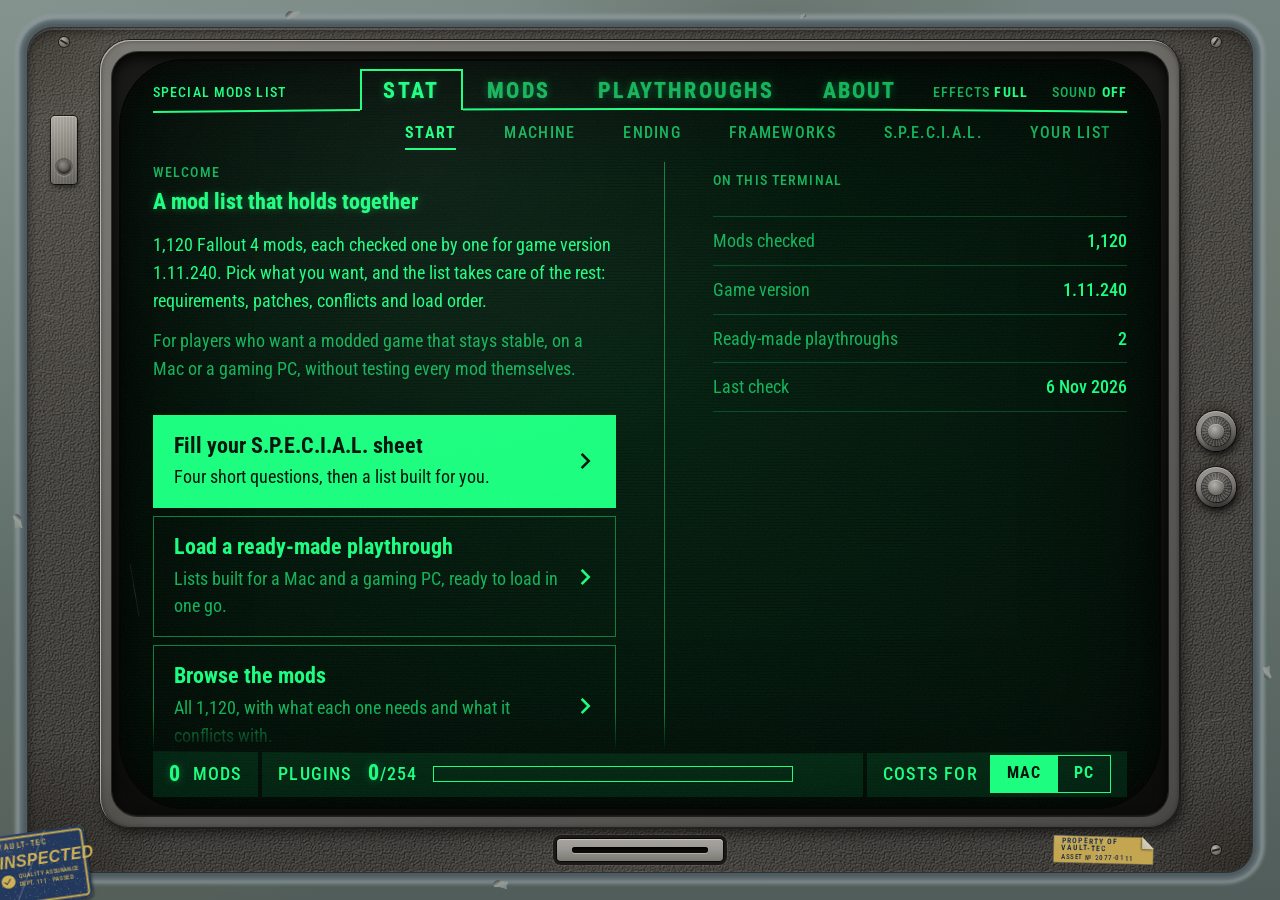
==== commit 919d71c4: "feat(site): add terminal wear, stickers, new holotapes, CRT curve and closer sounds" ====
--- a/site/index.html
+++ b/site/index.html
@@ -19,22 +19,25 @@
 <link rel="preconnect" href="https://fonts.googleapis.com">
 <link rel="preconnect" href="https://fonts.gstatic.com" crossorigin>
 <link href="https://fonts.googleapis.com/css2?family=Roboto+Condensed:wght@400;500;700&family=Share+Tech+Mono&display=swap" rel="stylesheet">
-<link rel="stylesheet" href="app.css?v=8">
+<link rel="stylesheet" href="app.css?v=10">
 </head>
 <body>
 <a class="skip" id="skip" href="#panels">Skip to content</a>
 <div class="bezel">
 <div class="face">
-<div class="device" aria-hidden="true"><i class="screw s1"></i><i class="screw s2"></i><i class="screw s3"></i><i class="screw s4"></i><i class="plate"><b></b></i><i class="knob k1"></i><i class="knob k2"></i><i class="vent"></i><i class="slot"></i></div>
+<div class="device" aria-hidden="true"><i class="screw s1"></i><i class="screw s2"></i><i class="screw s3"></i><i class="screw s4"></i><i class="plate"><b></b></i><i class="knob k1"></i><i class="knob k2"></i><i class="vent"></i><i class="slot"></i><i class="chip c1"></i><i class="chip c2"></i><i class="chip c3"></i><i class="chip c4"></i><i class="chip c5"></i><i class="scuff u1"></i><i class="scuff u2"></i><i class="scratch"></i>
+<div class="stk stk-qa"><span class="q-top">Vault-Tec</span><span class="q-big">Inspected</span><span class="q-row"><span class="q-mark"></span><span>Quality assurance<br>Dept. 111 · Passed</span></span></div>
+<div class="stk stk-tag"><span class="t-top">Property of Vault-Tec</span><span class="t-no">Asset № 2077-0111</span></div></div>
 <div class="frame">
 <div class="tray">
 <div class="screen" id="screen">
+<div class="crt" id="crt">
   <header class="hud">
     <h1>Special Mods List <span class="hd">· Fallout 4 mod catalogue</span></h1>
     <div class="hud-r"><p class="hd" id="hud-date">Runtime 1.11.240</p><button id="hud-fx" data-setting="fx">Effects <b>Full</b></button><button id="hud-snd" data-setting="sound" aria-pressed="false">Sound <b>Off</b></button></div>
   </header>
   <div class="tabbar">
-    <div class="tabline instant" id="tabline" aria-hidden="true"><i class="tl-a"></i><i class="tl-b"></i><i class="br-l"></i><i class="br-r"></i><i class="br-t"></i></div>
+    <div class="tabline instant" id="tabline" aria-hidden="true"><i class="tl-a"></i><i class="tl-b"></i><i class="br-l"></i><i class="br-r"></i><i class="br-t"></i><svg class="tl-curve" preserveAspectRatio="none"><defs><clipPath id="tl-gap"><rect class="g1" x="0" y="-50" width="0" height="999"/><rect class="g2" x="0" y="-50" width="0" height="999"/></clipPath></defs><path clip-path="url(#tl-gap)" d=""/></svg></div>
     <div class="tabs" role="tablist" aria-label="Sections" id="tabs">
       <button class="tab" role="tab" id="tab-stat" aria-controls="panel-stat" aria-selected="true">Stat</button>
       <button class="tab" role="tab" id="tab-mods" aria-controls="panel-mods" aria-selected="false" tabindex="-1">Mods</button>
@@ -133,14 +136,22 @@
     <section class="panel" id="panel-tapes" role="tabpanel" aria-labelledby="tab-tapes" tabindex="-1" hidden>
       <div class="scroll body">
         <div class="tapes-h">
-          <h2 class="qh" id="tapes-h" tabindex="-1">Pick a holotape</h2>
-          <p class="dim">Each tape is a mod list that holds together on Fallout 4 1.11.240. Loading one replaces your list, and you can undo it.</p>
+          <h2 class="qh" id="tapes-h" tabindex="-1">Ready-made playthroughs</h2>
+          <p>Each holotape holds a whole mod list we built for one machine and one story, and checked together on Fallout 4 1.11.240. Loading one replaces your list; you can undo it.</p>
         </div>
         <div class="tapes" id="tapes"><p class="loading">Loading the playthroughs…</p></div>
-        <div class="tapes-more">
-          <button class="lnk preset" data-preset="core" aria-pressed="false" id="core-btn">Load only the core fixes</button>
-          <button class="lnk" data-go="mods">Or browse all <span class="n-total">…</span> mods</button>
-        </div>
+        <section class="tp-how" aria-labelledby="tp-how-h">
+          <h3 class="h3" id="tp-how-h">What loading a tape does</h3>
+          <ol class="tp-steps">
+            <li><b>Your list becomes the tape's list.</b> The mods you had are replaced. Undo brings them back.</li>
+            <li><b>Requirements and patches come with it.</b> Each mod brings what it needs, and the patches for mods that are both in.</li>
+            <li><b>It stays yours.</b> Open MY LIST to see the load order, add or remove mods, and export the list.</li>
+          </ol>
+          <div class="tapes-more">
+            <button class="lnk preset" data-preset="core" aria-pressed="false" id="core-btn">Load only the core fixes</button>
+            <button class="lnk" data-go="mods">Or browse all <span class="n-total">…</span> mods</button>
+          </div>
+        </section>
       </div>
     </section>
 
@@ -169,8 +180,8 @@
             </dl>
             <h2 class="h3" id="settings-h">Screen</h2>
             <div class="setting"><fieldset class="opts swatches" id="phosphor"><legend class="lbl">Colour</legend></fieldset></div>
-            <div class="setting"><fieldset class="opts" id="fx-set"><legend class="lbl">Effects</legend></fieldset><p class="small">Full: scan band, grain and screen refresh. Reduced: no movement. Off: a plain screen.</p></div>
-            <div class="setting"><fieldset class="opts" id="snd-set"><legend class="lbl">Sound</legend></fieldset><p class="small">Short clicks for tabs, rows and buttons. Made in your browser, nothing is downloaded.</p></div>
+            <div class="setting"><fieldset class="opts" id="fx-set"><legend class="lbl">Effects</legend></fieldset><p class="small">Full: the tube's curve, scan band, grain and screen refresh. Reduced: no movement and straight lines. Off: a plain screen.</p></div>
+            <div class="setting"><fieldset class="opts" id="snd-set"><legend class="lbl">Sound</legend></fieldset><p class="small">Clicks, chirps, terminal keys, the holotape deck and a faint tube hum, in the spirit of the game's terminals. Synthesised in your browser: no recording is used and nothing is downloaded.</p></div>
             <h2 class="h3">Links</h2>
             <ul class="links">
               <li><a href="https://github.com/MorganKryze/special-mods-list/tree/main/data">The data: mods.csv, nexus.json, playthroughs.json</a></li>
@@ -186,20 +197,21 @@
   </div>
 
   <div id="notice" hidden role="region" aria-label="Message"><p id="notice-text"></p><span class="nbtns" id="notice-btns"></span></div>
-  <div class="fx" aria-hidden="true"><div class="fx-band"></div><div class="fx-grain"></div><div class="fx-glass"></div><div class="fx-refresh"></div><div class="fx-sweep"></div></div>
-  <div class="boot" id="boot" aria-hidden="true" hidden><div id="boot-text"></div><p class="skiphint">Press any key to skip</p><i class="boot-line"></i></div>
   <footer class="status" aria-label="Status">
     <div class="cell" id="st-mods"><b class="roll" id="st-n">0</b><span><span id="st-nl">mods</span><span class="vh"> in your list</span></span><span class="conf bad" id="st-conf" hidden></span></div>
     <div class="cell" id="st-plug"><span class="lbl-p">Plugins</span> <span><b class="roll" id="st-full">0</b>/254</span><span class="bar" aria-hidden="true"><i id="st-bar" style="width:0"></i><i class="est" id="st-est" style="left:2px;width:0"></i></span></div>
     <div class="cell" id="st-mach" role="group" aria-label="Show costs for"><span class="lbl-l" aria-hidden="true">Costs for</span><span class="seg"><button data-machine="mac" aria-pressed="true">Mac</button><button data-machine="pc" aria-pressed="false">PC</button></span></div>
   </footer>
 </div>
+  <div class="fx" aria-hidden="true"><div class="fx-band"></div><div class="fx-grain"></div><div class="fx-glass"></div><div class="fx-refresh"></div><div class="fx-sweep"></div></div>
+  <div class="boot" id="boot" aria-hidden="true" hidden><div id="boot-text"></div><p class="skiphint">Press any key to skip</p><i class="boot-line"></i></div>
+</div>
 </div>
 </div>
 </div>
 </div>
 <div id="sr-status" class="vh" role="status"></div>
-<script src="fx.js?v=8"></script>
-<script src="app.js?v=8"></script>
+<script src="fx.js?v=10"></script>
+<script src="app.js?v=10"></script>
 </body>
 </html>
--- a/site/app.css
+++ b/site/app.css
@@ -180,8 +180,91 @@
   /* The vignette: an inset shadow, painted above the background and below the content. */
   box-shadow: inset 0 0 140px rgba(0, 0, 0, .8), inset 0 0 28px rgba(0, 0, 0, .65), 0 0 0 2px #050505;
 }
+/* The content layer. */
+.crt { position: relative; flex: 1; min-height: 0; display: flex; flex-direction: column; }
+/* The tube's curve, full effects only: the screen's own lines are drawn bowed (barrel), nil in the
+   middle and growing towards the edges: the scanlines (a static image drawn for the screen's size),
+   the line under the tabs and the edges of the status bar. The text and controls are not resampled,
+   so they stay pixel-sharp and every click lands exactly where it is seen. See fx.js. */
+html[data-fx="full"] .screen { background-image: var(--scan, repeating-linear-gradient(0deg, rgba(0, 0, 0, .22) 0 1px, transparent 1px 3px)), radial-gradient(ellipse at 50% 45%, color-mix(in srgb, var(--ink) 6%, var(--bg)) 0%, var(--bg) 75%); background-size: 100% 100%, auto; }
+.tl-curve { position: absolute; left: 0; top: 0; width: 100%; height: 100%; overflow: visible; display: none; }
+.tl-curve path { fill: none; stroke: var(--ink); stroke-width: 2; }
+.tl-curve rect { transition: x .26s var(--ease-out), width .26s var(--ease-out); }
+.tabline.instant .tl-curve rect { transition: none; }
+html[data-fx="full"] .tl-curve { display: block; }
+html[data-fx="full"] .tl-a, html[data-fx="full"] .tl-b { display: none; }
+/* The tab outline's sides stop where the bowed line passes under the tabs. */
+html[data-fx="full"] .br-l, html[data-fx="full"] .br-r { bottom: calc(var(--tl-lift, 0px) * -1); }
+html[data-fx="full"] .status { clip-path: var(--status-bow, none); }
 /* Phosphor bloom on large text only. */
 .tab, .qh, .d-title, .big, .eh, .tlabel .tt, .gauge .num b, .cell b, .tally dd, .kv dd { text-shadow: var(--bloom); }
+
+/* ---------- Wear: chipped paint, grime, scuffs, a glass scratch, two stickers ----------
+   Years of use, kept quiet and lit from the same top-left light: bare metal shows where the rolled
+   edge was knocked, grime sits in the corners and around the knobs, the paint has yellowed in patches.
+   The stickers are drawn here (type and a simple mark of our own), never over the screen content. */
+.device { z-index: 2; }
+.bezel { background-image:
+    radial-gradient(28% 22% at 12% 88%, rgba(150, 132, 84, .16), transparent 70%),
+    radial-gradient(22% 30% at 94% 30%, rgba(150, 132, 84, .12), transparent 70%),
+    radial-gradient(30% 18% at 60% 2%, rgba(40, 34, 24, .18), transparent 70%),
+    radial-gradient(140% 120% at 0% 0%, rgba(240, 248, 244, .14), transparent 55%),
+    linear-gradient(180deg, #74837f 0%, #66746f 50%, #515d5a 100%); }
+.face::after { content: ""; position: absolute; inset: 0; border-radius: inherit; pointer-events: none;
+  background:
+    radial-gradient(16% 22% at 0% 100%, rgba(22, 17, 10, .45), transparent 70%),
+    radial-gradient(14% 18% at 100% 100%, rgba(22, 17, 10, .4), transparent 70%),
+    radial-gradient(12% 16% at 0% 0%, rgba(22, 17, 10, .3), transparent 70%),
+    radial-gradient(12% 16% at 100% 0%, rgba(22, 17, 10, .3), transparent 70%),
+    radial-gradient(30% 12% at 50% 100%, rgba(255, 238, 210, .05), transparent 70%); }
+/* Chips in the paint along the rolled edge: bare steel, its top-left wall in shadow. */
+.chip { --w: clamp(14px, 1.2vw, 24px); width: var(--w); height: calc(var(--w) * .55);
+  background: linear-gradient(140deg, #4c524f 0 22%, #9da29c 45%, #868b85 100%);
+  clip-path: polygon(8% 30%, 30% 0, 62% 12%, 100% 6%, 88% 58%, 100% 100%, 46% 84%, 14% 100%, 0 62%); opacity: .85; }
+.c1 { left: 21%; top: calc(var(--rim) * -.62); }
+.c2 { left: 63%; top: calc(var(--rim) * -.5); --w: clamp(7px, .6vw, 12px); transform: rotate(160deg); }
+.c3 { left: calc(var(--rim) * -.66); top: 58%; transform: rotate(80deg); }
+.c4 { left: calc(100% + var(--rim) * .3); top: 76%; transform: rotate(-100deg); --w: clamp(12px, 1.1vw, 22px); }
+.c5 { left: 38%; top: calc(100% + var(--rim) * .3); transform: rotate(10deg); }
+/* Scuffs: thin bright marks where things were dragged across the vinyl. */
+.scuff { width: clamp(40px, 3.4vw, 70px); height: 1px; background: linear-gradient(90deg, transparent, rgba(255, 246, 230, .16) 30%, rgba(255, 246, 230, .06) 70%, transparent);
+  box-shadow: 4px 3px 0 -0px rgba(255, 246, 230, .05); }
+.u1 { left: calc(100% - var(--side) * .82); top: 82%; transform: rotate(-14deg); }
+.u2 { left: calc(var(--side) * .12); top: 34%; transform: rotate(9deg); width: clamp(26px, 2.2vw, 46px); }
+/* A scratch on the glass, along its left edge, clear of the text. */
+.scratch { left: calc(var(--side) + var(--lip) + var(--tray) + 5px); top: calc(var(--top) + 62%); width: 18px; height: clamp(40px, 6vh, 70px);
+  background: url("data:image/svg+xml;utf8,<svg xmlns='http://www.w3.org/2000/svg' viewBox='0 0 18 60' preserveAspectRatio='none'><path d='M4 1 C 7 18, 9 34, 13 59' stroke='%23d8e8e0' stroke-opacity='.16' stroke-width='.6' fill='none'/><path d='M7 24 C 8 30, 9 35, 10 39' stroke='%23d8e8e0' stroke-opacity='.12' stroke-width='.5' fill='none'/></svg>") 0 0 / 100% 100% no-repeat; }
+.knob { box-shadow: 0 0 0 1px rgba(0, 0, 0, .6), 2px 4px 7px rgba(0, 0, 0, .55), 0 0 calc(var(--k) * .3) calc(var(--k) * .08) rgba(24, 18, 10, .45), inset 0 1px 0 rgba(255, 255, 255, .35), inset 0 -2px 3px rgba(0, 0, 0, .35); }
+
+/* Stickers: 1950s corporate, navy and yellow, faded and worn. */
+.stk { position: absolute; display: flex; flex-direction: column; font-family: Futura, "Century Gothic", "Avenir Next", "Trebuchet MS", var(--sans); text-transform: uppercase; line-height: 1;
+  filter: saturate(.78) brightness(.9); }
+.stk::after { content: ""; position: absolute; inset: 0; pointer-events: none; border-radius: inherit;
+  background:
+    radial-gradient(120% 90% at 0% 0%, rgba(255, 250, 235, .12), transparent 55%),
+    url("data:image/svg+xml;utf8,<svg xmlns='http://www.w3.org/2000/svg' width='120' height='120'><filter id='w'><feTurbulence type='fractalNoise' baseFrequency='1.1' numOctaves='2' seed='3' stitchTiles='stitch'/><feColorMatrix values='0 0 0 0 .95  0 0 0 0 .92  0 0 0 0 .84  0 0 0 2.2 -1.45'/></filter><rect width='100%25' height='100%25' filter='url(%23w)'/></svg>"),
+    linear-gradient(118deg, transparent 47%, rgba(255, 250, 235, .22) 47.5% 48%, transparent 48.5%); }
+/* Inspection sticker, bottom-left, cropped by the edge of the casing. */
+.stk-qa { --w: min(calc(var(--rim) + var(--side) * .85 + 22px), 190px);
+  width: var(--w); height: calc(var(--w) * .66); left: calc(var(--rim) * -1 - 22px); top: calc(100% - var(--w) * .5 + var(--rim) * .55);
+  transform: rotate(-8deg); padding: calc(var(--w) * .07) calc(var(--w) * .08) 0 calc(var(--w) * .2); gap: calc(var(--w) * .035);
+  background: #213f74; border-radius: calc(var(--w) * .06); box-shadow: inset 0 0 0 calc(var(--w) * .022) #213f74, inset 0 0 0 calc(var(--w) * .04) #e8bd3a, 1px 2px 3px rgba(0, 0, 0, .45);
+  color: #f0c63e; font-weight: 700; }
+.q-top { font-size: calc(var(--w) * .07); letter-spacing: .2em; opacity: .9; }
+.q-big { font-size: calc(var(--w) * .145); font-style: italic; letter-spacing: .02em; }
+.q-row { display: flex; align-items: center; gap: calc(var(--w) * .04); font-size: calc(var(--w) * .052); letter-spacing: .08em; line-height: 1.25; font-weight: 500; }
+.q-mark { flex: none; width: calc(var(--w) * .12); height: calc(var(--w) * .12); border-radius: 50%; background: #f0c63e; position: relative; }
+.q-mark::after { content: ""; position: absolute; left: 30%; top: 18%; width: 26%; height: 46%; border: solid #213f74; border-width: 0 calc(var(--w) * .018) calc(var(--w) * .018) 0; transform: rotate(40deg); }
+/* Asset tag on the bottom strip, its corner peeling back. */
+.stk-tag { --h: clamp(24px, calc(var(--bot) - 18px), 46px); --w: calc(var(--h) * 3.6); width: var(--w); height: var(--h);
+  left: calc(100% - var(--side) - var(--lip) - var(--w) - 14px); top: calc(100% - var(--bot) / 2 - var(--h) / 2); transform: rotate(1.5deg);
+  justify-content: center; padding: 0 calc(var(--h) * .3); gap: calc(var(--h) * .1); background: #e2b93c; color: #1f3561; font-weight: 700;
+  clip-path: polygon(0 0, calc(100% - var(--h) * .42) 0, 100% calc(var(--h) * .42), 100% 100%, 0 100%); box-shadow: inset 0 0 0 1px rgba(31, 53, 97, .55); }
+.stk-tag::before { content: ""; position: absolute; right: 0; top: 0; width: calc(var(--h) * .42); height: calc(var(--h) * .42);
+  background: linear-gradient(225deg, transparent 50%, #efe6cc 50%, #d8ceb2); filter: drop-shadow(-1px 1px 1px rgba(0, 0, 0, .45)); }
+.t-top { font-size: calc(var(--h) * .27); letter-spacing: .12em; }
+.t-no { font-size: calc(var(--h) * .25); letter-spacing: .08em; font-weight: 500; }
+@media (max-height: 900px) { .stk-tag { --h: clamp(22px, calc(var(--bot) - 16px), 30px); } }
 
 /* ---------- Screen life: overlay layers, transform and opacity only ---------- */
 .fx { position: absolute; inset: 0; z-index: 40; pointer-events: none; overflow: hidden; }
@@ -679,43 +762,57 @@
 #mix { margin-top: 12px; color: var(--dim); }
 
 /* ---------- PLAYTHROUGHS: holotapes ---------- */
-.tapes-h { margin: 8px 0 32px; max-width: 70ch; }
+.tapes-h { margin: 8px 0 32px; max-width: 72ch; }
 .tapes-h .qh { margin-bottom: 8px; }
-/* Cards share row tracks (subgrid), so tapes, status lines and buttons line up across the three. */
-.tapes { display: grid; grid-template-columns: repeat(auto-fit, minmax(300px, 1fr)); grid-auto-rows: auto; gap: 0 40px; }
-.tcard { display: grid; grid-row: span 4; grid-template-rows: subgrid; row-gap: 16px; min-width: 0; margin-bottom: 48px; }
+.tapes-h p { color: var(--dim); }
+/* Cards share row tracks (subgrid), so tapes, status lines and buttons line up across them. */
+.tapes { display: grid; grid-template-columns: repeat(auto-fit, minmax(280px, 1fr)); grid-auto-rows: auto; gap: 0 48px; }
+.tcard { display: grid; grid-row: span 4; grid-template-rows: subgrid; row-gap: 12px; min-width: 0; margin-bottom: 40px; }
 .tinfo { display: contents; }
-.tdesc { display: grid; gap: 8px; align-content: start; }
-.tape { position: relative; border: 2px solid var(--ink); border-radius: 16px 16px 4px 4px; padding: 12px 12px 32px; }
-/* The tape head slot, drawn as a full outline. */
-.tape::after { content: ""; position: absolute; left: 50%; bottom: 6px; width: 96px; height: 14px; transform: translateX(-50%); border: 2px solid var(--ink); border-radius: 2px; }
-.tcard.planned .tape, .tcard.blank .tape { border-color: var(--line); }
-.tcard.planned .tape::after, .tcard.blank .tape::after { border-color: var(--line); }
-.tcard.planned .reel, .tcard.blank .reel { opacity: .6; }
-.tlabel { background: var(--tint); padding: 12px 16px; min-height: 128px; display: flex; flex-direction: column; gap: 8px; }
-.tlabel .tt { font-size: var(--t-l); font-weight: 700; line-height: 1.25; }
-.tlabel .tm { font-size: var(--t-xs); }
-.tlabel .tm + .tm { margin-top: auto; }
-.tag { display: inline-block; margin-left: 8px; padding: 0 6px; border: 1px solid currentColor; font-size: var(--t-xs); font-weight: 700; letter-spacing: .08em; }
-.tlabel .ld { margin-top: auto; font-size: var(--t-xs); font-weight: 700; letter-spacing: .08em; text-transform: uppercase; display: none; align-items: center; gap: 8px; }
-.tcard.loaded .tlabel, .tcard.loading .tlabel { background: var(--ink); color: var(--bg); border-color: var(--ink); text-shadow: none; }
+.tdesc { display: grid; gap: 6px; align-content: start; }
+.tinfo .ts { font-size: var(--t-xs); margin-top: 8px; }
+.tinfo p.sm { font-size: var(--t-s); line-height: 1.55; }
+.tinfo .row-btns { margin: 4px 0 0; gap: 8px 24px; align-self: start; }
+/* The holotape: drawn in phosphor lines, its label carrying the playthrough. */
+.holo { position: relative; aspect-ratio: 250 / 222; max-width: 264px; width: 100%; }
+.holo-svg { display: block; width: 100%; height: 100%; overflow: visible; fill: none; stroke: var(--ink); stroke-width: 2; stroke-linejoin: round; stroke-linecap: round; }
+.h-body { fill: color-mix(in srgb, var(--ink) 6%, var(--bg)); }
+.h-side { fill: color-mix(in srgb, var(--ink) 3%, var(--bg)); stroke-width: 1.5; }
+.h-slot, .h-notch { stroke-width: 1.5; }
+.h-clip { fill: color-mix(in srgb, var(--ink) 10%, var(--bg)); }
+.h-ribs, .h-grip { stroke-width: 1.5; opacity: .7; }
+.h-label { fill: color-mix(in srgb, var(--ink) 12%, var(--bg)); }
+.h-ring { fill: var(--bg); }
+.h-win { fill: color-mix(in srgb, var(--ink) 14%, var(--bg)); stroke-width: 1.5; }
+.h-hub { stroke-width: 1.5; transform-box: view-box; transform-origin: 47px 52px; }
+.h-hub circle { fill: var(--bg); }
+.h-screw { stroke-width: 1.2; }
+.holo .tlabel { position: absolute; left: 34.5%; top: 29.5%; width: 55%; height: 54%; display: flex; flex-direction: column; gap: 4px; padding: 2px 2px; }
+.holo .tt { font-size: 15px; font-weight: 700; line-height: 1.2; text-shadow: var(--bloom); display: -webkit-box; -webkit-line-clamp: 4; -webkit-box-orient: vertical; overflow: hidden; }
+.holo .tm { font-size: 12px; text-transform: uppercase; letter-spacing: .08em; font-weight: 500; }
+.holo .tm2 { margin-top: auto; }
+.tag { display: inline-block; margin-left: 6px; padding: 0 5px; border: 1px solid currentColor; font-size: 12px; font-weight: 700; letter-spacing: .08em; }
+.holo .ld, .holo .lq { margin-top: auto; font-size: 12px; font-weight: 700; letter-spacing: .08em; text-transform: uppercase; display: none; align-items: center; gap: 8px; }
+.tcard.loaded .holo .ld { display: flex; }
+.tcard.loading .holo .lq { display: flex; }
+.tcard.loading .holo .ld { display: none !important; }
+.lq i { width: 10px; height: 10px; border: 1px solid currentColor; }
+.lq i.f { background: currentColor; }
+/* Loaded: the label lights up, as the game marks the tape in the deck. */
+.tcard.loaded .h-label, .tcard.loading .h-label { fill: var(--ink); }
+.tcard.loaded .tlabel, .tcard.loading .tlabel { color: var(--bg); }
 .tcard.loaded .tlabel .tt, .tcard.loading .tlabel .tt { text-shadow: none; }
-.tcard.loaded .tlabel .ld { display: flex; }
-/* Loading sequence: three cells fill in turn, then the label reads Loaded. */
-.tcard .lq { display: none; align-items: center; gap: 8px; margin-top: auto; font-size: var(--t-xs); font-weight: 700; letter-spacing: .08em; text-transform: uppercase; }
-.tcard.loading .lq { display: flex; }
-.tcard.loading .ld { display: none !important; }
-.lq i { width: 12px; height: 12px; border: 2px solid currentColor; }
-.lq i.f { background: currentColor; }
-.reels { display: flex; justify-content: space-between; padding: 0 56px; margin-top: 8px; }
-.reel { width: 32px; height: 32px; border-radius: 50%; border: 2px solid var(--ink);
-  background: radial-gradient(circle, var(--bg) 0 5px, var(--ink) 5px 8px, transparent 8px), conic-gradient(from 0deg, var(--ink) 0 14deg, transparent 14deg 120deg, var(--ink) 120deg 134deg, transparent 134deg 240deg, var(--ink) 240deg 254deg, transparent 254deg); }
-html[data-fx="full"] .tcard.loading .reel { animation: reel .7s linear infinite; }
+html[data-fx="full"] .tcard.loading .h-hub { animation: reel .7s linear infinite; }
 @keyframes reel { to { transform: rotate(360deg); } }
-.tinfo .ts { font-size: var(--t-xs); }
-.tinfo p.sm { font-size: var(--t-s); color: var(--dim); line-height: 1.55; }
-.tinfo .row-btns { margin: 0 0 8px; gap: 8px 24px; }
-.tapes-more { display: flex; flex-wrap: wrap; gap: 8px 32px; margin-top: 48px; }
+/* Planned and blank tapes are drawn in the dimmer line colour. */
+.tcard.planned .holo-svg, .tcard.blank .holo-svg { stroke: var(--line); }
+.tcard.blank .h-label { fill: none; stroke-dasharray: 4 5; }
+.tp-how { max-width: 980px; margin-top: 8px; }
+.tp-steps { list-style: none; counter-reset: s; display: grid; grid-template-columns: repeat(3, minmax(0, 1fr)); gap: 24px; }
+.tp-steps li { counter-increment: s; position: relative; padding-left: 40px; color: var(--dim); font-size: var(--t-s); line-height: 1.55; }
+.tp-steps li::before { content: counter(s, decimal-leading-zero); position: absolute; left: 0; top: 0; font-weight: 700; color: var(--ink); letter-spacing: .06em; }
+.tp-steps b { display: block; color: var(--ink); font-weight: 500; margin-bottom: 2px; }
+.tapes-more { display: flex; flex-wrap: wrap; gap: 8px 32px; margin-top: 24px; }
 
 /* ---------- ABOUT ---------- */
 .about { display: grid; grid-template-columns: minmax(0, 3fr) minmax(0, 2fr); gap: 48px; }
@@ -861,8 +958,8 @@
   .sum { order: -1; border-left: 0; padding: 16px var(--pad) 24px; border-bottom: 1px solid var(--line); }
   .lo { padding: 8px var(--pad) 24px; }
   .tapes { gap: 32px; }
-  .tcard { flex-basis: 100%; }
-  .reels { padding: 0 32px; }
+  .tp-steps { grid-template-columns: minmax(0, 1fr); gap: 16px; }
+  .holo { max-width: 300px; }
   #notice { margin: 0 8px 8px; padding: 4px 8px; font-size: var(--t-s); gap: 0 16px; }
   #notice p { flex-basis: 100%; }
   #notice .lnk { min-height: 44px; padding: 4px 0; }
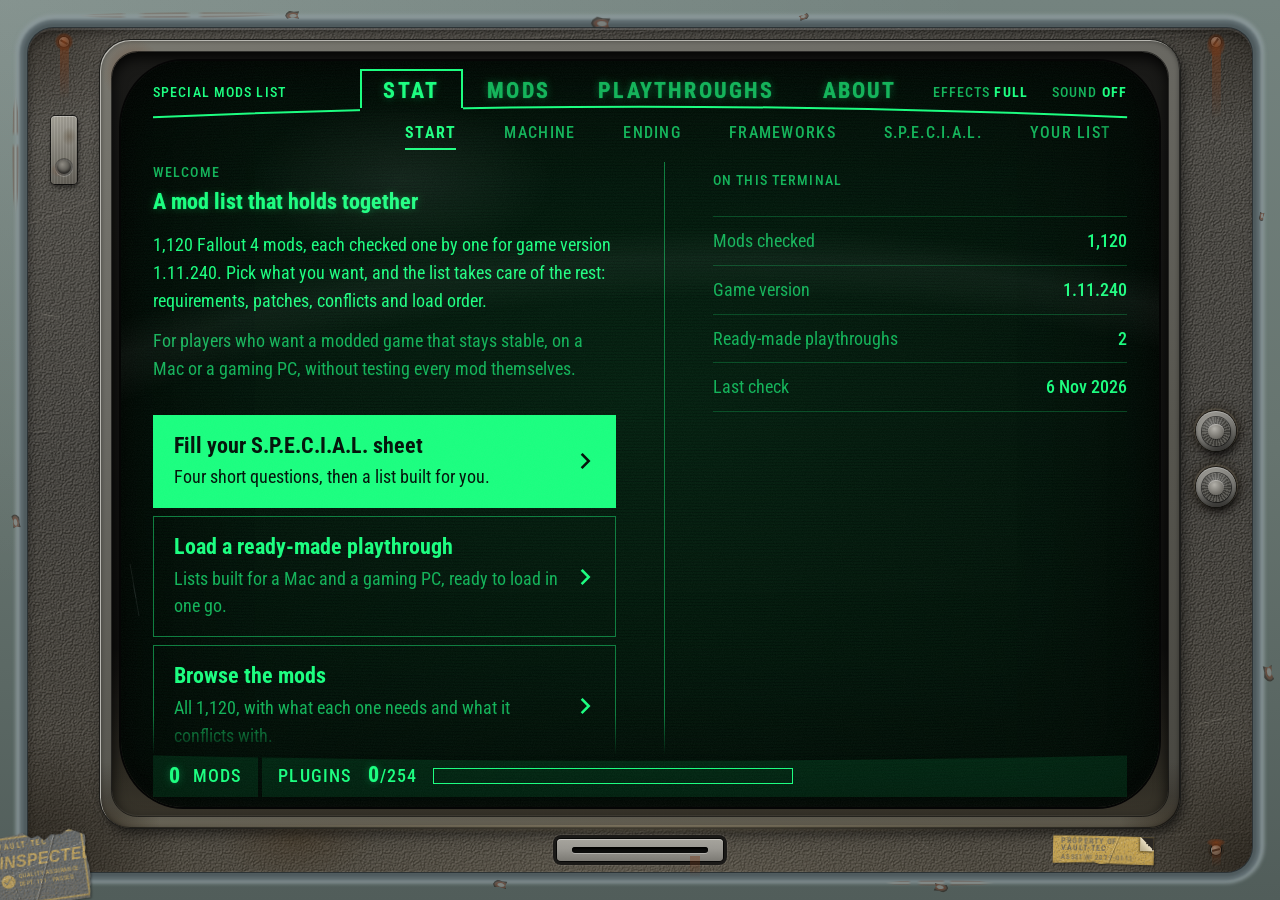
==== commit b721f661: "feat(site): soften sounds, weather the casing and move the cost view to Filters" ====
--- a/site/index.html
+++ b/site/index.html
@@ -19,15 +19,16 @@
 <link rel="preconnect" href="https://fonts.googleapis.com">
 <link rel="preconnect" href="https://fonts.gstatic.com" crossorigin>
 <link href="https://fonts.googleapis.com/css2?family=Roboto+Condensed:wght@400;500;700&family=Share+Tech+Mono&display=swap" rel="stylesheet">
-<link rel="stylesheet" href="app.css?v=10">
+<link rel="stylesheet" href="app.css?v=12">
 </head>
 <body>
 <a class="skip" id="skip" href="#panels">Skip to content</a>
 <div class="bezel">
 <div class="face">
 <div class="device" aria-hidden="true"><i class="screw s1"></i><i class="screw s2"></i><i class="screw s3"></i><i class="screw s4"></i><i class="plate"><b></b></i><i class="knob k1"></i><i class="knob k2"></i><i class="vent"></i><i class="slot"></i><i class="chip c1"></i><i class="chip c2"></i><i class="chip c3"></i><i class="chip c4"></i><i class="chip c5"></i><i class="scuff u1"></i><i class="scuff u2"></i><i class="scratch"></i>
-<div class="stk stk-qa"><span class="q-top">Vault-Tec</span><span class="q-big">Inspected</span><span class="q-row"><span class="q-mark"></span><span>Quality assurance<br>Dept. 111 · Passed</span></span></div>
-<div class="stk stk-tag"><span class="t-top">Property of Vault-Tec</span><span class="t-no">Asset № 2077-0111</span></div></div>
+<i class="rust r1"></i><i class="rust r2"></i><i class="rust r3"></i><i class="rust r4"></i><i class="rust r5"></i><i class="dust"></i><i class="worn w1"></i><i class="worn w2"></i><i class="worn w3"></i><i class="chip c6"></i><i class="chip c7"></i><i class="chip c8"></i>
+<div class="stk stk-qa"><div class="stk-in"><span class="q-top">Vault-Tec</span><span class="q-big">Inspected</span><span class="q-row"><span class="q-mark"></span><span>Quality assurance<br>Dept. 111 · Passed</span></span></div></div>
+<div class="stk stk-tag"><div class="stk-in"><span class="t-top">Property of Vault-Tec</span><span class="t-no">Asset № 2077-0111</span></div></div></div>
 <div class="frame">
 <div class="tray">
 <div class="screen" id="screen">
@@ -67,6 +68,7 @@
             <button class="btn fbtn" id="filters-btn" aria-controls="fbody" aria-expanded="false">Filters</button>
           </div>
           <div class="fbody" id="fbody">
+            <div class="mach" role="group" aria-labelledby="mach-l"><span class="lbl" id="mach-l">Show costs for</span><span class="seg"><button data-machine="mac" aria-pressed="true">Base Mac</button><button data-machine="pc" aria-pressed="false">Gaming PC</button></span></div>
             <label class="sel"><span class="lbl">Tier</span><select id="f-tier">
               <option value="default">Core to optional</option><option value="core">Core only</option><option value="recommended">Recommended only</option><option value="optional">Optional only</option><option value="avoid">Avoid only</option><option value="all">Every tier</option><option value="custom" hidden>Custom</option>
             </select></label>
@@ -181,7 +183,7 @@
             <h2 class="h3" id="settings-h">Screen</h2>
             <div class="setting"><fieldset class="opts swatches" id="phosphor"><legend class="lbl">Colour</legend></fieldset></div>
             <div class="setting"><fieldset class="opts" id="fx-set"><legend class="lbl">Effects</legend></fieldset><p class="small">Full: the tube's curve, scan band, grain and screen refresh. Reduced: no movement and straight lines. Off: a plain screen.</p></div>
-            <div class="setting"><fieldset class="opts" id="snd-set"><legend class="lbl">Sound</legend></fieldset><p class="small">Clicks, chirps, terminal keys, the holotape deck and a faint tube hum, in the spirit of the game's terminals. Synthesised in your browser: no recording is used and nothing is downloaded.</p></div>
+            <div class="setting"><fieldset class="opts" id="snd-set"><legend class="lbl">Sound</legend></fieldset><p class="small">A soft tick when you move through lists and tabs, and a soft click when you confirm. Made in your browser: no recording is used and nothing is downloaded.</p></div>
             <h2 class="h3">Links</h2>
             <ul class="links">
               <li><a href="https://github.com/MorganKryze/special-mods-list/tree/main/data">The data: mods.csv, nexus.json, playthroughs.json</a></li>
@@ -200,7 +202,6 @@
   <footer class="status" aria-label="Status">
     <div class="cell" id="st-mods"><b class="roll" id="st-n">0</b><span><span id="st-nl">mods</span><span class="vh"> in your list</span></span><span class="conf bad" id="st-conf" hidden></span></div>
     <div class="cell" id="st-plug"><span class="lbl-p">Plugins</span> <span><b class="roll" id="st-full">0</b>/254</span><span class="bar" aria-hidden="true"><i id="st-bar" style="width:0"></i><i class="est" id="st-est" style="left:2px;width:0"></i></span></div>
-    <div class="cell" id="st-mach" role="group" aria-label="Show costs for"><span class="lbl-l" aria-hidden="true">Costs for</span><span class="seg"><button data-machine="mac" aria-pressed="true">Mac</button><button data-machine="pc" aria-pressed="false">PC</button></span></div>
   </footer>
 </div>
   <div class="fx" aria-hidden="true"><div class="fx-band"></div><div class="fx-grain"></div><div class="fx-glass"></div><div class="fx-refresh"></div><div class="fx-sweep"></div></div>
@@ -211,7 +212,7 @@
 </div>
 </div>
 <div id="sr-status" class="vh" role="status"></div>
-<script src="fx.js?v=10"></script>
-<script src="app.js?v=10"></script>
+<script src="fx.js?v=12"></script>
+<script src="app.js?v=12"></script>
 </body>
 </html>
--- a/site/app.css
+++ b/site/app.css
@@ -112,7 +112,11 @@
 .frame {
   position: relative; height: 100%; padding: var(--lip);
   border-radius: calc(var(--face-r) + var(--lip) * .4);
-  background: linear-gradient(160deg, #7c7b76 0%, #6f6e69 30%, #5a5955 65%, #4a4945 100%);
+  background:
+    radial-gradient(8% 12% at 0% 100%, rgba(30, 22, 12, .55), transparent 70%), radial-gradient(8% 12% at 100% 100%, rgba(30, 22, 12, .5), transparent 70%),
+    linear-gradient(0deg, rgba(150, 136, 104, .3), transparent 4%),
+    radial-gradient(4% 6% at 3% 4%, rgba(120, 62, 28, .4), transparent 70%),
+    linear-gradient(160deg, #78776f 0%, #6b6a64 30%, #57564f 65%, #474640 100%);
   /* A rounded profile: both edges fall away into shadow, the crest catches the light. */
   box-shadow: 0 0 0 1px #1c1c1a, inset 1px 1px 0 #b9b8b2, inset -1px -1px 0 rgba(0, 0, 0, .5),
     inset 0 0 calc(var(--lip) * .45) calc(var(--lip) * .05) rgba(0, 0, 0, .4),
@@ -139,7 +143,7 @@
 /* The badge plate, left of the glass: brushed steel, blank, with a round push button. */
 .plate { --w: clamp(26px, calc(var(--side) * .36), 72px); width: var(--w); height: calc(var(--w) * 2.6); left: calc(var(--side) / 2 - var(--w) / 2); top: calc(var(--top) + 9%);
   border-radius: 4px;
-  background: linear-gradient(90deg, rgba(255, 255, 255, .05) 0 50%, rgba(0, 0, 0, .05) 50%) 0 0 / 3px 100%, linear-gradient(160deg, #b5b3ab, #8a8880 55%, #67655f);
+  background: radial-gradient(40% 20% at 70% 30%, rgba(70, 52, 30, .35), transparent 70%), radial-gradient(50% 15% at 30% 80%, rgba(110, 60, 28, .3), transparent 70%), linear-gradient(90deg, rgba(255, 255, 255, .05) 0 50%, rgba(0, 0, 0, .05) 50%) 0 0 / 3px 100%, linear-gradient(160deg, #a9a69c, #827f76 55%, #605d56);
   box-shadow: 0 0 0 1px rgba(0, 0, 0, .65), 1px 3px 5px rgba(0, 0, 0, .55), inset 0 1px 0 rgba(255, 255, 255, .3); }
 .plate b { left: 22%; right: 22%; bottom: 14%; aspect-ratio: 1; border-radius: 50%;
   background: radial-gradient(circle at 38% 32%, #8e8b83, #4d4b46 70%);
@@ -178,7 +182,7 @@
     repeating-linear-gradient(0deg, rgba(0, 0, 0, .22) 0 1px, transparent 1px 3px),
     radial-gradient(ellipse at 50% 45%, color-mix(in srgb, var(--ink) 6%, var(--bg)) 0%, var(--bg) 75%);
   /* The vignette: an inset shadow, painted above the background and below the content. */
-  box-shadow: inset 0 0 140px rgba(0, 0, 0, .8), inset 0 0 28px rgba(0, 0, 0, .65), 0 0 0 2px #050505;
+  box-shadow: inset 0 0 180px rgba(0, 0, 0, .85), inset 0 0 44px rgba(0, 0, 0, .72), inset 0 -8px 14px -8px rgba(160, 146, 112, .16), 0 0 0 2px #050505;
 }
 /* The content layer. */
 .crt { position: relative; flex: 1; min-height: 0; display: flex; flex-direction: column; }
@@ -199,69 +203,129 @@
 /* Phosphor bloom on large text only. */
 .tab, .qh, .d-title, .big, .eh, .tlabel .tt, .gauge .num b, .cell b, .tally dd, .kv dd { text-shadow: var(--bloom); }
 
-/* ---------- Wear: chipped paint, grime, scuffs, a glass scratch, two stickers ----------
-   Years of use, kept quiet and lit from the same top-left light: bare metal shows where the rolled
-   edge was knocked, grime sits in the corners and around the knobs, the paint has yellowed in patches.
-   The stickers are drawn here (type and a simple mark of our own), never over the screen content. */
+/* ---------- Two hundred years: wear, grime, rust, dust, two aged stickers ----------
+   One object that has sat in the Commonwealth since 2077, lit by the same top-left light: the top of
+   the shell sun-bleached; paint chipped on the knocks of the rolled edge, showing red-oxide primer and
+   bare steel; rust blooming from the screws and running down from them and from the slot; grime and
+   dust packed into the recesses, around the knobs and along the bottom of the ring; scratches and
+   stains on the vinyl; a dusty rim on the glass. All static gradients and a few small vector textures:
+   painted once, never animated. Nothing here ever covers the screen's content. */
 .device { z-index: 2; }
 .bezel { background-image:
-    radial-gradient(28% 22% at 12% 88%, rgba(150, 132, 84, .16), transparent 70%),
-    radial-gradient(22% 30% at 94% 30%, rgba(150, 132, 84, .12), transparent 70%),
-    radial-gradient(30% 18% at 60% 2%, rgba(40, 34, 24, .18), transparent 70%),
-    radial-gradient(140% 120% at 0% 0%, rgba(240, 248, 244, .14), transparent 55%),
-    linear-gradient(180deg, #74837f 0%, #66746f 50%, #515d5a 100%); }
-.face::after { content: ""; position: absolute; inset: 0; border-radius: inherit; pointer-events: none;
+    linear-gradient(180deg, rgba(226, 218, 186, .32) 0, rgba(226, 218, 186, .12) 3.5%, transparent 8%),
+    radial-gradient(6% 3% at 30% 99%, rgba(120, 62, 28, .4), transparent 70%), radial-gradient(4% 3% at 86% 100%, rgba(120, 62, 28, .35), transparent 70%), radial-gradient(3% 6% at 100% 52%, rgba(120, 62, 28, .3), transparent 70%),
+    url("data:image/svg+xml;utf8,<svg xmlns='http://www.w3.org/2000/svg' width='220' height='220'><filter id='d'><feTurbulence type='fractalNoise' baseFrequency='1.6' numOctaves='1' seed='21' stitchTiles='stitch'/><feColorMatrix values='0 0 0 0 .78  0 0 0 0 .72  0 0 0 0 .6  0 0 0 9 -7.4'/></filter><rect width='100%25' height='100%25' filter='url(%23d)'/></svg>") 40px 10px / 220px 220px,
+    radial-gradient(30% 24% at 10% 90%, rgba(120, 92, 52, .28), transparent 70%),
+    radial-gradient(18% 30% at 96% 34%, rgba(140, 110, 62, .22), transparent 70%),
+    radial-gradient(26% 10% at 64% 99%, rgba(40, 30, 18, .45), transparent 70%),
+    linear-gradient(0deg, rgba(48, 36, 20, .4) 0, rgba(48, 36, 20, .14) 2.5%, transparent 5%),
+    radial-gradient(8% 4% at 50% 100%, rgba(120, 62, 28, .45), transparent 70%),
+    radial-gradient(12% 40% at 0% 60%, rgba(40, 30, 18, .25), transparent 70%),
+    url("data:image/svg+xml;utf8,<svg xmlns='http://www.w3.org/2000/svg' width='600' height='400'><g fill='none' stroke-linecap='round'><path d='M40 60 l120 -14 M300 30 l90 22 M470 120 l80 -30 M120 300 l60 40 M380 330 l140 -8 M520 250 l40 70 M60 200 l30 -60 M230 180 l70 10' stroke='%23fff6e0' stroke-opacity='.10' stroke-width='.8'/><path d='M42 61 l118 -14 M302 31 l88 22 M382 331 l138 -8' stroke='%23000' stroke-opacity='.18' stroke-width='.6' transform='translate(0 1)'/></g></svg>") 0 0 / 600px 400px,
+    repeating-linear-gradient(90deg, transparent 0 31px, rgba(44, 34, 20, .07) 31px 33px, transparent 33px 71px, rgba(44, 34, 20, .05) 71px 72px, transparent 72px 113px),
+    radial-gradient(140% 120% at 0% 0%, rgba(240, 248, 244, .12), transparent 55%),
+    linear-gradient(180deg, #7a8682 0%, #66746f 45%, #4d5856 100%); }
+/* Under the ring and the glass: the grime and scratches stay on the vinyl. */
+.frame { z-index: 1; }
+.face::after { content: ""; position: absolute; inset: 0; z-index: 0; border-radius: inherit; pointer-events: none;
   background:
-    radial-gradient(16% 22% at 0% 100%, rgba(22, 17, 10, .45), transparent 70%),
-    radial-gradient(14% 18% at 100% 100%, rgba(22, 17, 10, .4), transparent 70%),
-    radial-gradient(12% 16% at 0% 0%, rgba(22, 17, 10, .3), transparent 70%),
-    radial-gradient(12% 16% at 100% 0%, rgba(22, 17, 10, .3), transparent 70%),
-    radial-gradient(30% 12% at 50% 100%, rgba(255, 238, 210, .05), transparent 70%); }
-/* Chips in the paint along the rolled edge: bare steel, its top-left wall in shadow. */
-.chip { --w: clamp(14px, 1.2vw, 24px); width: var(--w); height: calc(var(--w) * .55);
-  background: linear-gradient(140deg, #4c524f 0 22%, #9da29c 45%, #868b85 100%);
-  clip-path: polygon(8% 30%, 30% 0, 62% 12%, 100% 6%, 88% 58%, 100% 100%, 46% 84%, 14% 100%, 0 62%); opacity: .85; }
+    radial-gradient(18% 24% at 0% 100%, rgba(18, 13, 7, .6), transparent 70%),
+    radial-gradient(16% 22% at 100% 100%, rgba(18, 13, 7, .55), transparent 70%),
+    radial-gradient(14% 18% at 0% 0%, rgba(18, 13, 7, .4), transparent 70%),
+    radial-gradient(14% 18% at 100% 0%, rgba(18, 13, 7, .4), transparent 70%),
+    radial-gradient(9% 7% at 22% 96%, rgba(60, 42, 20, .35), transparent 70%),
+    radial-gradient(6% 9% at 88% 12%, rgba(60, 42, 20, .3), transparent 70%),
+    radial-gradient(40% 10% at 50% 100%, rgba(255, 238, 210, .07), transparent 70%),
+    linear-gradient(180deg, transparent 50%, rgba(120, 104, 76, .12) 85%, rgba(140, 124, 92, .2) 100%),
+    radial-gradient(7% 5% at 31% 74%, rgba(26, 18, 8, .45), transparent 70%), radial-gradient(5% 8% at 77% 18%, rgba(26, 18, 8, .4), transparent 70%), radial-gradient(10% 4% at 58% 40%, rgba(26, 18, 8, .3), transparent 70%),
+    url("data:image/svg+xml;utf8,<svg xmlns='http://www.w3.org/2000/svg' width='220' height='220'><filter id='d'><feTurbulence type='fractalNoise' baseFrequency='1.6' numOctaves='1' seed='21' stitchTiles='stitch'/><feColorMatrix values='0 0 0 0 .78  0 0 0 0 .72  0 0 0 0 .6  0 0 0 9 -7.4'/></filter><rect width='100%25' height='100%25' filter='url(%23d)'/></svg>") 0 0 / 220px 220px,
+    url("data:image/svg+xml;utf8,<svg xmlns='http://www.w3.org/2000/svg' width='600' height='400'><g fill='none' stroke-linecap='round'><path d='M40 60 l120 -14 M300 30 l90 22 M470 120 l80 -30 M120 300 l60 40 M380 330 l140 -8 M520 250 l40 70 M60 200 l30 -60 M230 180 l70 10' stroke='%23fff6e0' stroke-opacity='.10' stroke-width='.8'/><path d='M42 61 l118 -14 M302 31 l88 22 M382 331 l138 -8' stroke='%23000' stroke-opacity='.18' stroke-width='.6' transform='translate(0 1)'/></g></svg>") 120px 80px / 600px 400px; }
+/* Chips: bare steel in the middle, a ring of red-oxide primer, the paint's edge in shadow on the top-left. */
+.chip { --w: clamp(12px, 1.1vw, 22px); width: var(--w); height: calc(var(--w) * .58); opacity: .78;
+  background: radial-gradient(60% 55% at 58% 60%, #868883 0 30%, #6f706b 40%, rgba(108, 62, 44, .9) 50%, rgba(92, 56, 40, .75) 68%, rgba(40, 32, 26, .8) 86%);
+  clip-path: polygon(8% 30%, 30% 0, 62% 12%, 100% 6%, 88% 58%, 100% 100%, 46% 84%, 14% 100%, 0 62%); }
 .c1 { left: 21%; top: calc(var(--rim) * -.62); }
-.c2 { left: 63%; top: calc(var(--rim) * -.5); --w: clamp(7px, .6vw, 12px); transform: rotate(160deg); }
-.c3 { left: calc(var(--rim) * -.66); top: 58%; transform: rotate(80deg); }
-.c4 { left: calc(100% + var(--rim) * .3); top: 76%; transform: rotate(-100deg); --w: clamp(12px, 1.1vw, 22px); }
+.c2 { left: 63%; top: calc(var(--rim) * -.5); --w: clamp(10px, .8vw, 16px); transform: rotate(160deg); }
+.c3 { left: calc(var(--rim) * -.68); top: 58%; transform: rotate(80deg); }
+.c4 { left: calc(100% + var(--rim) * .28); top: 76%; transform: rotate(-100deg); --w: clamp(14px, 1.3vw, 26px); }
 .c5 { left: 38%; top: calc(100% + var(--rim) * .3); transform: rotate(10deg); }
-/* Scuffs: thin bright marks where things were dragged across the vinyl. */
-.scuff { width: clamp(40px, 3.4vw, 70px); height: 1px; background: linear-gradient(90deg, transparent, rgba(255, 246, 230, .16) 30%, rgba(255, 246, 230, .06) 70%, transparent);
-  box-shadow: 4px 3px 0 -0px rgba(255, 246, 230, .05); }
+.c6 { left: 46%; top: calc(var(--rim) * -.4); --w: clamp(16px, 1.5vw, 30px); transform: rotate(4deg); }
+.c7 { left: calc(100% + var(--rim) * .2); top: 22%; transform: rotate(-80deg); --w: clamp(9px, .7vw, 14px); }
+.c8 { left: 74%; top: calc(100% + var(--rim) * .42); transform: rotate(190deg); }
+/* Rust: a bloom round each screw and a streak run down by rain; one from the holotape slot. */
+.rust { --s: clamp(10px, .7vw, 16px); width: calc(var(--s) * 2.6); height: calc(var(--s) * 7); margin-left: calc(var(--s) * -1.3); margin-top: calc(var(--s) * -1.3);
+  background:
+    radial-gradient(50% 18% at 50% 18%, rgba(132, 62, 24, .8), rgba(110, 52, 22, .45) 55%, transparent 75%),
+    linear-gradient(180deg, transparent 20%, rgba(120, 58, 24, .55) 28%, rgba(110, 54, 24, .26) 70%, transparent 100%) 50% 0 / 34% 100% no-repeat; }
+.r1 { left: calc(var(--side) / 2); top: max(calc(var(--top) / 2 + 2px), 14px); }
+.r2 { left: calc(100% - var(--side) / 2); top: max(calc(var(--top) / 2 + 2px), 14px); height: calc(var(--s) * 9); }
+.r3 { left: calc(var(--side) / 2); top: calc(100% - max(var(--bot) / 2, 14px)); height: calc(var(--s) * 3); }
+.r4 { left: calc(100% - var(--side) / 2); top: calc(100% - max(var(--bot) / 2, 14px)); height: calc(var(--s) * 3); }
+.r5 { left: calc(50% + clamp(150px, 13vw, 240px) * .3); top: calc(100% - var(--bot) / 2 + 6px); height: calc(var(--bot) / 2); width: 10px; margin: 0;
+  background: linear-gradient(180deg, rgba(120, 58, 24, .45), rgba(110, 54, 24, .1) 80%, transparent); }
+/* The crest of the rolled edge worn through where hands and knocks hit it: bare steel along the
+   middle, primer either side, the paint's broken edge darker. */
+.worn { height: calc(var(--rim) * .22); border-radius: 50%; opacity: .55; filter: blur(.4px);
+  -webkit-mask: linear-gradient(90deg, transparent 0, #000 8% 21%, transparent 24% 29%, #000 33% 52%, transparent 55% 58%, #000 61% 86%, transparent 100%);
+  mask: linear-gradient(90deg, transparent 0, #000 8% 21%, transparent 24% 29%, #000 33% 52%, transparent 55% 58%, #000 61% 86%, transparent 100%);
+  background: linear-gradient(180deg, transparent 0, rgba(98, 54, 36, .7) 18%, #8d8f8a 40%, #a3a59f 52%, #7f817c 64%, rgba(98, 54, 36, .7) 82%, transparent 100%); }
+.w1 { left: 4%; width: 17%; top: calc(var(--rim) * -.56); transform: rotate(-.4deg); }
+.w2 { left: calc(var(--rim) * -.56); top: 8%; width: calc(var(--rim) * .22); height: 14%; border-radius: 50%; -webkit-mask: linear-gradient(180deg, transparent 0, #000 10% 30%, transparent 34% 40%, #000 44% 80%, transparent 100%); mask: linear-gradient(180deg, transparent 0, #000 10% 30%, transparent 34% 40%, #000 44% 80%, transparent 100%);
+  background: linear-gradient(90deg, transparent 0, rgba(98, 54, 36, .7) 18%, #8d8f8a 40%, #a3a59f 52%, #7f817c 64%, rgba(98, 54, 36, .7) 82%, transparent 100%); }
+.w3 { left: 70%; width: 9%; top: calc(100% + var(--rim) * .3); opacity: .55; }
+/* Dust settled on the ledge under the ring, thicker in the middle. */
+.dust { left: calc(var(--side) - 6px); right: calc(var(--side) - 6px); top: calc(100% - var(--bot) - 3px); height: 9px;
+  background: radial-gradient(50% 100% at 50% 0%, rgba(176, 160, 124, .38), rgba(150, 136, 104, .16) 60%, transparent 100%); filter: blur(.4px); }
+/* Scuffs on the vinyl. */
+.scuff { width: clamp(40px, 3.4vw, 70px); height: 1px; background: linear-gradient(90deg, transparent, rgba(255, 246, 230, .2) 30%, rgba(255, 246, 230, .08) 70%, transparent);
+  box-shadow: 4px 3px 0 0 rgba(255, 246, 230, .06); }
 .u1 { left: calc(100% - var(--side) * .82); top: 82%; transform: rotate(-14deg); }
 .u2 { left: calc(var(--side) * .12); top: 34%; transform: rotate(9deg); width: clamp(26px, 2.2vw, 46px); }
-/* A scratch on the glass, along its left edge, clear of the text. */
+/* A fine scratch on the glass, along its left edge, clear of the text. */
 .scratch { left: calc(var(--side) + var(--lip) + var(--tray) + 5px); top: calc(var(--top) + 62%); width: 18px; height: clamp(40px, 6vh, 70px);
   background: url("data:image/svg+xml;utf8,<svg xmlns='http://www.w3.org/2000/svg' viewBox='0 0 18 60' preserveAspectRatio='none'><path d='M4 1 C 7 18, 9 34, 13 59' stroke='%23d8e8e0' stroke-opacity='.16' stroke-width='.6' fill='none'/><path d='M7 24 C 8 30, 9 35, 10 39' stroke='%23d8e8e0' stroke-opacity='.12' stroke-width='.5' fill='none'/></svg>") 0 0 / 100% 100% no-repeat; }
-.knob { box-shadow: 0 0 0 1px rgba(0, 0, 0, .6), 2px 4px 7px rgba(0, 0, 0, .55), 0 0 calc(var(--k) * .3) calc(var(--k) * .08) rgba(24, 18, 10, .45), inset 0 1px 0 rgba(255, 255, 255, .35), inset 0 -2px 3px rgba(0, 0, 0, .35); }
-
-/* Stickers: 1950s corporate, navy and yellow, faded and worn. */
-.stk { position: absolute; display: flex; flex-direction: column; font-family: Futura, "Century Gothic", "Avenir Next", "Trebuchet MS", var(--sans); text-transform: uppercase; line-height: 1;
-  filter: saturate(.78) brightness(.9); }
-.stk::after { content: ""; position: absolute; inset: 0; pointer-events: none; border-radius: inherit;
+/* Knobs: grime packed round the collar, dust on its top edge. */
+.knob { box-shadow: 0 0 0 1px rgba(0, 0, 0, .6), 0 -1px 0 2px rgba(170, 156, 122, .22), 2px 4px 7px rgba(0, 0, 0, .55), 0 0 calc(var(--k) * .32) calc(var(--k) * .1) rgba(20, 15, 8, .55), inset 0 1px 0 rgba(255, 255, 255, .3), inset 0 -2px 3px rgba(0, 0, 0, .35); }
+.screw { box-shadow: 0 0 0 1px rgba(0, 0, 0, .6), 0 0 0 3px rgba(40, 28, 16, .35), 0 1px 1px rgba(255, 240, 220, .12); }
+/* The ring and the tray: dust caught along the bottom of the recess. */
+.tray { background: linear-gradient(0deg, rgba(150, 138, 108, .32), transparent 22%), linear-gradient(180deg, #1a1a18, #0c0c0b); }
+
+/* Stickers: printed paper, aged with the casing. The outer box casts the lifted corner's shadow;
+   the inner one is the paper, torn and missing a piece, its inks faded and yellowed, creased,
+   grimy at the edges, scratched, and thin enough for the vinyl's grain to show through. */
+.stk { position: absolute; filter: drop-shadow(1px 1px 1px rgba(0, 0, 0, .4)); }
+.stk-in { position: relative; width: 100%; height: 100%; display: flex; flex-direction: column; overflow: hidden;
+  font-family: Futura, "Century Gothic", "Avenir Next", "Trebuchet MS", var(--sans); text-transform: uppercase; line-height: 1; }
+.stk-in > * { position: relative; z-index: 1; opacity: .82; }
+.stk-in::after { content: ""; position: absolute; inset: 0; z-index: 2; pointer-events: none;
   background:
-    radial-gradient(120% 90% at 0% 0%, rgba(255, 250, 235, .12), transparent 55%),
-    url("data:image/svg+xml;utf8,<svg xmlns='http://www.w3.org/2000/svg' width='120' height='120'><filter id='w'><feTurbulence type='fractalNoise' baseFrequency='1.1' numOctaves='2' seed='3' stitchTiles='stitch'/><feColorMatrix values='0 0 0 0 .95  0 0 0 0 .92  0 0 0 0 .84  0 0 0 2.2 -1.45'/></filter><rect width='100%25' height='100%25' filter='url(%23w)'/></svg>"),
-    linear-gradient(118deg, transparent 47%, rgba(255, 250, 235, .22) 47.5% 48%, transparent 48.5%); }
-/* Inspection sticker, bottom-left, cropped by the edge of the casing. */
+    linear-gradient(112deg, transparent 58%, rgba(255, 250, 235, .22) 58.4% 58.8%, rgba(20, 14, 6, .25) 59.2% 59.8%, transparent 60.4%),
+    linear-gradient(74deg, transparent 30%, rgba(255, 250, 235, .14) 30.4%, rgba(20, 14, 6, .2) 31%, transparent 31.8%),
+    linear-gradient(162deg, transparent 47%, rgba(255, 252, 240, .3) 47.3%, transparent 47.9%),
+    radial-gradient(120% 100% at 50% 50%, transparent 55%, rgba(48, 34, 16, .55) 100%),
+    url("data:image/svg+xml;utf8,<svg xmlns='http://www.w3.org/2000/svg' width='140' height='140'><filter id='g'><feTurbulence type='fractalNoise' baseFrequency='.9' numOctaves='3' seed='11' stitchTiles='stitch'/><feColorMatrix values='0 0 0 0 .2  0 0 0 0 .15  0 0 0 0 .08  0 0 0 2.4 -1.25'/></filter><rect width='100%25' height='100%25' filter='url(%23g)'/></svg>"),
+    url("data:image/svg+xml;utf8,<svg xmlns='http://www.w3.org/2000/svg' width='160' height='160'><filter id='p' x='0' y='0' width='100%25' height='100%25'><feTurbulence type='fractalNoise' baseFrequency='.9' numOctaves='2' seed='7' stitchTiles='stitch' result='n'/><feDiffuseLighting in='n' surfaceScale='1.6' diffuseConstant='1' lighting-color='%23fff' result='l'><feDistantLight azimuth='225' elevation='52'/></feDiffuseLighting><feColorMatrix in='l' values='0 0 0 0 1  0 0 0 0 .96  0 0 0 0 .9  .5 0 0 0 -.3'/></filter><rect width='100%25' height='100%25' filter='url(%23p)'/></svg>"),
+    linear-gradient(rgba(176, 140, 64, .28), rgba(150, 118, 52, .34)); }
+/* The inspection sticker, at the bottom-left corner, running off the edge of the casing. */
 .stk-qa { --w: min(calc(var(--rim) + var(--side) * .85 + 22px), 190px);
-  width: var(--w); height: calc(var(--w) * .66); left: calc(var(--rim) * -1 - 22px); top: calc(100% - var(--w) * .5 + var(--rim) * .55);
-  transform: rotate(-8deg); padding: calc(var(--w) * .07) calc(var(--w) * .08) 0 calc(var(--w) * .2); gap: calc(var(--w) * .035);
-  background: #213f74; border-radius: calc(var(--w) * .06); box-shadow: inset 0 0 0 calc(var(--w) * .022) #213f74, inset 0 0 0 calc(var(--w) * .04) #e8bd3a, 1px 2px 3px rgba(0, 0, 0, .45);
-  color: #f0c63e; font-weight: 700; }
-.q-top { font-size: calc(var(--w) * .07); letter-spacing: .2em; opacity: .9; }
+  width: var(--w); height: calc(var(--w) * .66); left: calc(var(--rim) * -1 - 22px); top: calc(100% - var(--w) * .5 + var(--rim) * .55); transform: rotate(-8deg); }
+.stk-qa .stk-in { padding: calc(var(--w) * .07) calc(var(--w) * .08) 0 calc(var(--w) * .2); gap: calc(var(--w) * .035);
+  background: #34496a; color: #d8b45a; font-weight: 700; border-radius: 3px;
+  box-shadow: inset 0 0 0 calc(var(--w) * .022) #34496a, inset 0 0 0 calc(var(--w) * .038) rgba(214, 178, 88, .7);
+  /* Torn along the top right, a piece missing from the top edge. */
+  clip-path: polygon(0 4%, 38% 2%, 44% 0, 52% 9%, 58% 6%, 63% 14%, 70% 7%, 78% 9%, 86% 3%, 93% 8%, 100% 14%, 98% 38%, 100% 62%, 97% 100%, 0 100%); }
+.q-top { font-size: calc(var(--w) * .07); letter-spacing: .2em; }
 .q-big { font-size: calc(var(--w) * .145); font-style: italic; letter-spacing: .02em; }
 .q-row { display: flex; align-items: center; gap: calc(var(--w) * .04); font-size: calc(var(--w) * .052); letter-spacing: .08em; line-height: 1.25; font-weight: 500; }
-.q-mark { flex: none; width: calc(var(--w) * .12); height: calc(var(--w) * .12); border-radius: 50%; background: #f0c63e; position: relative; }
-.q-mark::after { content: ""; position: absolute; left: 30%; top: 18%; width: 26%; height: 46%; border: solid #213f74; border-width: 0 calc(var(--w) * .018) calc(var(--w) * .018) 0; transform: rotate(40deg); }
-/* Asset tag on the bottom strip, its corner peeling back. */
+.q-mark { flex: none; width: calc(var(--w) * .12); height: calc(var(--w) * .12); border-radius: 50%; background: #d8b45a; position: relative; }
+.q-mark::after { content: ""; position: absolute; left: 30%; top: 18%; width: 26%; height: 46%; border: solid #34496a; border-width: 0 calc(var(--w) * .018) calc(var(--w) * .018) 0; transform: rotate(40deg); }
+/* The asset tag on the bottom strip: its top-right corner lifted, catching the light, shadow under it. */
 .stk-tag { --h: clamp(24px, calc(var(--bot) - 18px), 46px); --w: calc(var(--h) * 3.6); width: var(--w); height: var(--h);
-  left: calc(100% - var(--side) - var(--lip) - var(--w) - 14px); top: calc(100% - var(--bot) / 2 - var(--h) / 2); transform: rotate(1.5deg);
-  justify-content: center; padding: 0 calc(var(--h) * .3); gap: calc(var(--h) * .1); background: #e2b93c; color: #1f3561; font-weight: 700;
-  clip-path: polygon(0 0, calc(100% - var(--h) * .42) 0, 100% calc(var(--h) * .42), 100% 100%, 0 100%); box-shadow: inset 0 0 0 1px rgba(31, 53, 97, .55); }
-.stk-tag::before { content: ""; position: absolute; right: 0; top: 0; width: calc(var(--h) * .42); height: calc(var(--h) * .42);
-  background: linear-gradient(225deg, transparent 50%, #efe6cc 50%, #d8ceb2); filter: drop-shadow(-1px 1px 1px rgba(0, 0, 0, .45)); }
+  left: calc(100% - var(--side) - var(--lip) - var(--w) - 14px); top: calc(100% - var(--bot) / 2 - var(--h) / 2); transform: rotate(1.5deg); }
+.stk-tag .stk-in { justify-content: center; padding: 0 calc(var(--h) * .3); gap: calc(var(--h) * .1); background: #c9a64a; color: #2c3c5c; font-weight: 700;
+  clip-path: polygon(0 3%, 60% 0, 100% 2%, 100% 100%, 54% 97%, 47% 100%, 41% 94%, 0 100%); }
+.stk-tag .stk-in::before { content: ""; position: absolute; z-index: 3; right: 0; top: 0; width: calc(var(--h) * .5); height: calc(var(--h) * .5);
+  background: linear-gradient(225deg, #2a2723 0 50%, #e7dcc0 50%, #cbbf9f 75%, #b6aa8a); box-shadow: -1px 1px 2px rgba(0, 0, 0, .5); }
 .t-top { font-size: calc(var(--h) * .27); letter-spacing: .12em; }
 .t-no { font-size: calc(var(--h) * .25); letter-spacing: .08em; font-weight: 500; }
 @media (max-height: 900px) { .stk-tag { --h: clamp(22px, calc(var(--bot) - 16px), 30px); } }
@@ -278,10 +342,13 @@
 .fx-grain { inset: -8%; opacity: .05; will-change: transform, opacity;
   background-image: url("data:image/svg+xml;utf8,<svg xmlns='http://www.w3.org/2000/svg' width='160' height='160'><filter id='n'><feTurbulence type='fractalNoise' baseFrequency='.9' numOctaves='2' stitchTiles='stitch'/><feColorMatrix values='0 0 0 0 .5  0 0 0 0 .5  0 0 0 0 .5  0 0 0 1.2 -.2'/></filter><rect width='100%' height='100%' filter='url(%23n)'/></svg>"); }
 /* Glass: a soft reflection near the top edge, and the darker curve of the tube at the corners. */
+/* Glass: a convex tube. A soft highlight up and left, a curved reflection band following the bulge,
+   and the falloff to dark towards the corners. */
 .fx-glass { inset: 0; border-radius: inherit;
   background:
-    radial-gradient(ellipse at 30% 15%, rgba(255, 255, 255, .05), transparent 40%),
-    radial-gradient(140% 120% at 50% 50%, transparent 72%, rgba(0, 0, 0, .28) 100%); }
+    radial-gradient(22% 16% at 27% 16%, rgba(255, 255, 255, .07), transparent 70%),
+    radial-gradient(ellipse 150% 115% at 58% 108%, transparent 66%, rgba(255, 255, 255, .03) 69%, rgba(255, 255, 255, .045) 71%, transparent 75%),
+    radial-gradient(130% 125% at 50% 50%, transparent 62%, rgba(0, 0, 0, .34) 88%, rgba(0, 0, 0, .55) 100%); }
 /* Screen change: a quick brightness dip with a band sweeping down. Played by script. */
 .fx-refresh { inset: 0; background: #000; opacity: 0; }
 .fx-sweep { left: 0; right: 0; top: 0; height: 18%; opacity: 0;
@@ -437,7 +504,7 @@
 .special { display: grid; grid-template-columns: minmax(0, 1fr) minmax(0, 1fr); gap: 48px; }
 .special .fw-l > .opts + .opts { margin-top: 24px; }
 .attrs-h { display: flex; flex-wrap: wrap; justify-content: space-between; align-items: center; gap: 8px 16px; padding: 0 0 12px; border-bottom: 1px solid var(--line); margin-bottom: 8px; }
-.attrs-h .step-nav { margin: 0; flex-direction: row-reverse; }
+.attrs-h .step-nav { margin: 0 0 0 auto; }
 .attrs-h .pool { padding-left: 16px; }
 .attrs { list-style: none; display: grid; gap: 4px; margin-top: 0; position: relative; }
 .attrs > li:not(.hl) { position: relative; z-index: 1; }
@@ -525,6 +592,9 @@
 .fbody .checks { grid-column: 1 / -1; display: flex; flex-wrap: wrap; gap: 0 24px; }
 .fbody .hint { grid-column: 1 / -1; font-size: var(--t-s); color: var(--dim); max-width: 90ch; }
 .sel { display: grid; gap: 4px; min-width: 0; position: relative; }
+.mach { grid-column: span 2; display: grid; gap: 4px; align-content: start; }
+.mach .seg { justify-self: start; }
+.mach .seg button { min-height: 42px; padding: 6px 16px; }
 .sel select {
   appearance: none; -webkit-appearance: none; border: 1px solid var(--line); border-radius: 0; background: transparent;
   padding: 8px 36px 8px 12px; min-height: 44px; font-size: var(--t-s); width: 100%; text-overflow: ellipsis;
@@ -836,7 +906,7 @@
 #notice { margin: 0 var(--gut) 8px; border: 1px solid var(--ink); background: var(--bg); padding: 8px 16px; display: flex; flex-wrap: wrap; align-items: center; gap: 0 24px; }
 #notice p { flex: 1 1 320px; padding: 4px 0; }
 #notice .nbtns { display: flex; flex-wrap: wrap; gap: 0 24px; }
-.status { display: grid; grid-template-columns: auto minmax(0, 1fr) auto; gap: 4px; padding: 0 var(--gut) 16px; font-size: var(--t-m); font-weight: 500; letter-spacing: .06em; text-transform: uppercase; }
+.status { display: grid; grid-template-columns: auto minmax(0, 1fr); gap: 4px; padding: 0 var(--gut) 16px; font-size: var(--t-m); font-weight: 500; letter-spacing: .06em; text-transform: uppercase; }
 .cell { background: var(--tint); padding: 4px 16px; min-height: 48px; display: flex; align-items: center; gap: 12px; white-space: nowrap; min-width: 0; overflow: hidden; }
 .cell b { font-size: var(--t-l); line-height: 1; }
 .cell .conf { font-size: var(--t-xs); }
@@ -964,14 +1034,12 @@
   #notice p { flex-basis: 100%; }
   #notice .lnk { min-height: 44px; padding: 4px 0; }
   .countline .lnk { min-height: 44px; }
-  .status { grid-template-columns: auto minmax(0, 1fr) auto; padding: 0 8px 8px; font-size: var(--t-s); }
+  .status { grid-template-columns: auto minmax(0, 1fr); padding: 0 8px 8px; font-size: var(--t-s); }
   .cell { padding: 4px 8px; gap: 8px; min-height: 44px; }
-  .cell .lbl-l { display: none; }
   .cell .lbl-p { font-size: var(--t-xs); }
   .cell b { font-size: var(--t-m); }
   #st-plug .bar { display: none; }
   .seg button { padding: 4px 10px; min-height: 44px; min-width: 44px; font-size: var(--t-xs); }
-  #st-mach { padding: 0 4px; }
   .xbtns { grid-template-columns: 1fr; }
   .setting .opts { grid-template-columns: 1fr; }
 }
@@ -999,6 +1067,7 @@
 .intro .sp-right .stats { margin-top: 8px; }
 /* The step's own action, right under its options. */
 .step-nav { display: flex; flex-wrap: wrap; align-items: center; gap: 16px 24px; margin-top: 24px; }
+.step-nav .btn.primary { margin-left: auto; }
 .result .step-nav { margin-top: 16px; }
 .result .tally { margin-top: 24px; }
 .step-nav .btn.primary { min-height: 52px; padding: 8px 32px; font-size: var(--t-m); }
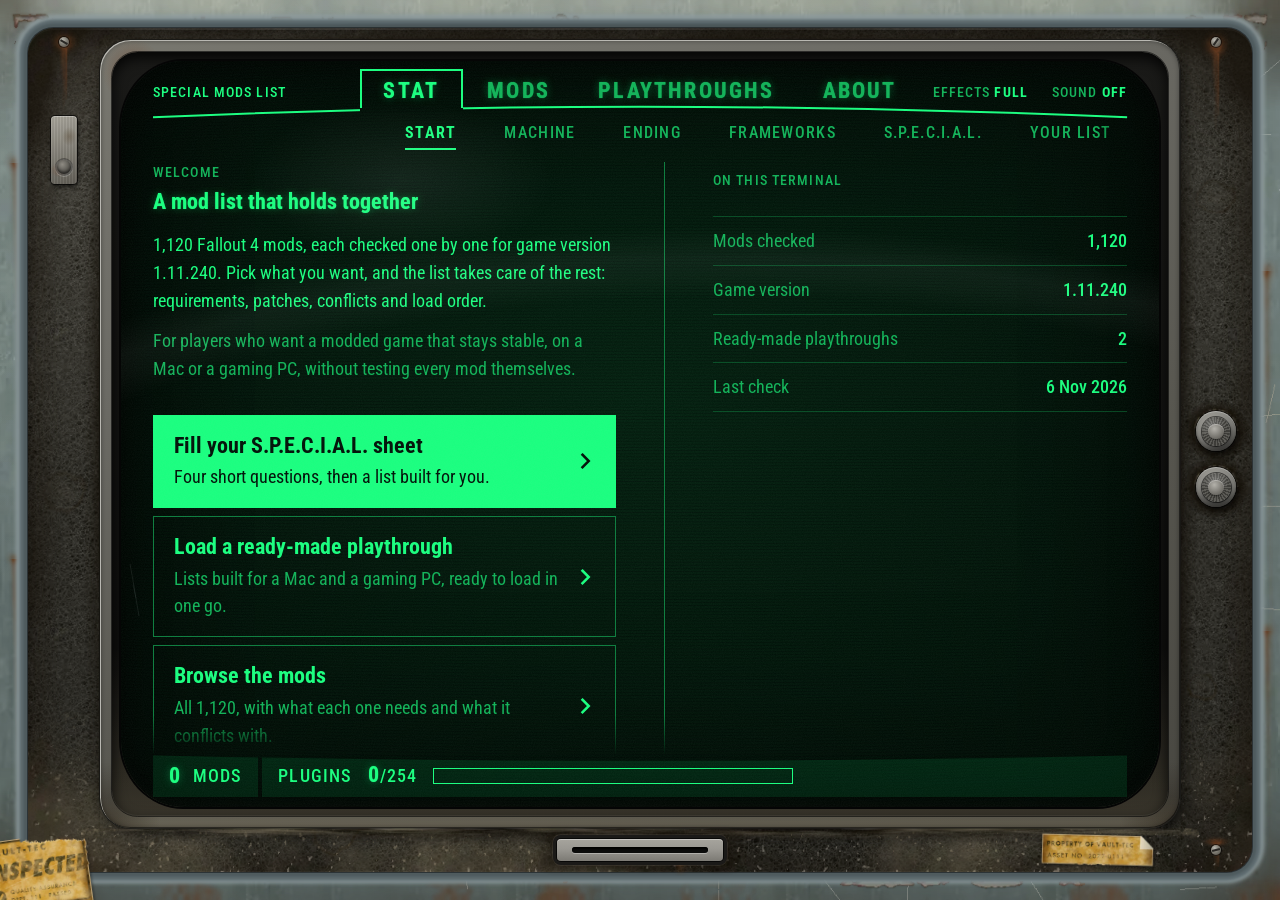
==== commit ac77447e: "feat(site): build the terminal casing from weathered textures" ====
--- a/site/index.html
+++ b/site/index.html
@@ -19,16 +19,13 @@
 <link rel="preconnect" href="https://fonts.googleapis.com">
 <link rel="preconnect" href="https://fonts.gstatic.com" crossorigin>
 <link href="https://fonts.googleapis.com/css2?family=Roboto+Condensed:wght@400;500;700&family=Share+Tech+Mono&display=swap" rel="stylesheet">
-<link rel="stylesheet" href="app.css?v=12">
+<link rel="stylesheet" href="app.css?v=13">
 </head>
 <body>
 <a class="skip" id="skip" href="#panels">Skip to content</a>
 <div class="bezel">
 <div class="face">
-<div class="device" aria-hidden="true"><i class="screw s1"></i><i class="screw s2"></i><i class="screw s3"></i><i class="screw s4"></i><i class="plate"><b></b></i><i class="knob k1"></i><i class="knob k2"></i><i class="vent"></i><i class="slot"></i><i class="chip c1"></i><i class="chip c2"></i><i class="chip c3"></i><i class="chip c4"></i><i class="chip c5"></i><i class="scuff u1"></i><i class="scuff u2"></i><i class="scratch"></i>
-<i class="rust r1"></i><i class="rust r2"></i><i class="rust r3"></i><i class="rust r4"></i><i class="rust r5"></i><i class="dust"></i><i class="worn w1"></i><i class="worn w2"></i><i class="worn w3"></i><i class="chip c6"></i><i class="chip c7"></i><i class="chip c8"></i>
-<div class="stk stk-qa"><div class="stk-in"><span class="q-top">Vault-Tec</span><span class="q-big">Inspected</span><span class="q-row"><span class="q-mark"></span><span>Quality assurance<br>Dept. 111 · Passed</span></span></div></div>
-<div class="stk stk-tag"><div class="stk-in"><span class="t-top">Property of Vault-Tec</span><span class="t-no">Asset № 2077-0111</span></div></div></div>
+<div class="device" aria-hidden="true"><i class="rust r1"></i><i class="rust r2"></i><i class="rust r3"></i><i class="rust r4"></i><i class="screw s1"></i><i class="screw s2"></i><i class="screw s3"></i><i class="screw s4"></i><i class="plate"><b></b></i><i class="kg k1"></i><i class="kg k2"></i><i class="knob k1"></i><i class="knob k2"></i><i class="vent"></i><i class="slot"></i><i class="scratch"></i><i class="stk stk-qa"></i><i class="stk stk-tag"></i></div>
 <div class="frame">
 <div class="tray">
 <div class="screen" id="screen">
@@ -169,7 +166,7 @@
             <p>Mods marked avoid stay in the catalogue with the reason, so you know why they are left out.</p>
             <h2 class="h3">Cost ratings</h2>
             <p>Costs on a Mac were measured on a base M3 MacBook Air (16 GB, under Wine). Costs on a gaming PC are estimated, not measured yet: <span id="ab-pc">…</span> mods so far, and mods rated low on the M3 count as low on the PC. Switch the machine in the bar at the bottom of the screen.</p>
-            <p class="disclaim">Unofficial fan project, not affiliated with Bethesda Softworks. Mod names, descriptions and images belong to their authors and come from Nexus Mods. <span id="foot-dates"></span></p>
+            <p class="disclaim">Unofficial fan project, not affiliated with Bethesda Softworks. Mod names, descriptions and images belong to their authors and come from Nexus Mods. Casing textures generated for this site. <span id="foot-dates"></span></p>
           </div>
           <div>
             <h2 class="h3">Record</h2>
@@ -212,7 +209,7 @@
 </div>
 </div>
 <div id="sr-status" class="vh" role="status"></div>
-<script src="fx.js?v=12"></script>
-<script src="app.js?v=12"></script>
+<script src="fx.js?v=13"></script>
+<script src="app.js?v=13"></script>
 </body>
 </html>
--- a/site/app.css
+++ b/site/app.css
@@ -81,21 +81,14 @@
 @media (max-height: 900px) { :root { --bot: 44px; --top: 12px; --tray: clamp(8px, .7vw, 14px); --lip: clamp(12px, .95vw, 18px); } .device .vent { display: none; } }
 .bezel {
   position: relative; height: 100%; overflow: hidden; padding: var(--rim);
-  background-color: #6b7a76;
-  background-image:
-    radial-gradient(140% 120% at 0% 0%, rgba(240, 248, 244, .14), transparent 55%),
-    linear-gradient(180deg, #74837f 0%, #66746f 50%, #515d5a 100%);
+  /* Its texture and light: see the textures section below. */
 }
 .face {
   position: relative; height: 100%;
   padding: var(--top) var(--side) var(--bot);
   border-radius: var(--face-r);
   background-color: #34322e;
-  /* Pebbled vinyl: noise embossed by the same top-left light, then a warm gradient. Tiles without seams. */
-  background-image:
-    url("data:image/svg+xml;utf8,<svg xmlns='http://www.w3.org/2000/svg' width='160' height='160'><filter id='p' x='0' y='0' width='100%25' height='100%25'><feTurbulence type='fractalNoise' baseFrequency='.9' numOctaves='2' seed='7' stitchTiles='stitch' result='n'/><feDiffuseLighting in='n' surfaceScale='1.6' diffuseConstant='1' lighting-color='%23fff' result='l'><feDistantLight azimuth='225' elevation='52'/></feDiffuseLighting><feColorMatrix in='l' values='0 0 0 0 1  0 0 0 0 .96  0 0 0 0 .9  .55 0 0 0 -.33'/></filter><rect width='100%25' height='100%25' filter='url(%23p)'/></svg>"),
-    radial-gradient(130% 90% at 10% 0%, rgba(255, 240, 220, .06), transparent 60%),
-    linear-gradient(180deg, #3a3833 0%, #2a2926 100%);
+  /* Its texture and light: see the textures section below. */
   /* The shell rolls over the edge of the plate: a dark seam, the roll's darker flank, then its lit crest. */
   box-shadow:
     0 0 0 1px #2c3336,
@@ -203,132 +196,60 @@
 /* Phosphor bloom on large text only. */
 .tab, .qh, .d-title, .big, .eh, .tlabel .tt, .gauge .num b, .cell b, .tally dd, .kv dd { text-shadow: var(--bloom); }
 
-/* ---------- Two hundred years: wear, grime, rust, dust, two aged stickers ----------
-   One object that has sat in the Commonwealth since 2077, lit by the same top-left light: the top of
-   the shell sun-bleached; paint chipped on the knocks of the rolled edge, showing red-oxide primer and
-   bare steel; rust blooming from the screws and running down from them and from the slot; grime and
-   dust packed into the recesses, around the knobs and along the bottom of the ring; scratches and
-   stains on the vinyl; a dusty rim on the glass. All static gradients and a few small vector textures:
-   painted once, never animated. Nothing here ever covers the screen's content. */
+/* ---------- Two hundred years: textures and baked weathering ----------
+   The shell and the face plate are raster textures made for this site (seamless tiles of painted steel
+   and pebbled vinyl, fine detail only so the repeat does not show). The weathering is baked into a few
+   images generated from noise, all lit from the top left: one over the whole shell band (sun-faded top,
+   chips to primer and bare steel along the rolled crest, grime in the corners and along the seam, rust
+   blooms and runs), one over the face plate (grime packed at its edges, dust settled low, tide marks),
+   a 9-slice of grime and dust round the ring, and sprites for the screws, knobs and slot, so each sits on
+   its feature at any width. The stickers are cut-outs: their torn edges are in the image's alpha.
+   All static, about 0.2 MB in all, needed at first paint. */
 .device { z-index: 2; }
-.bezel { background-image:
-    linear-gradient(180deg, rgba(226, 218, 186, .32) 0, rgba(226, 218, 186, .12) 3.5%, transparent 8%),
-    radial-gradient(6% 3% at 30% 99%, rgba(120, 62, 28, .4), transparent 70%), radial-gradient(4% 3% at 86% 100%, rgba(120, 62, 28, .35), transparent 70%), radial-gradient(3% 6% at 100% 52%, rgba(120, 62, 28, .3), transparent 70%),
-    url("data:image/svg+xml;utf8,<svg xmlns='http://www.w3.org/2000/svg' width='220' height='220'><filter id='d'><feTurbulence type='fractalNoise' baseFrequency='1.6' numOctaves='1' seed='21' stitchTiles='stitch'/><feColorMatrix values='0 0 0 0 .78  0 0 0 0 .72  0 0 0 0 .6  0 0 0 9 -7.4'/></filter><rect width='100%25' height='100%25' filter='url(%23d)'/></svg>") 40px 10px / 220px 220px,
-    radial-gradient(30% 24% at 10% 90%, rgba(120, 92, 52, .28), transparent 70%),
-    radial-gradient(18% 30% at 96% 34%, rgba(140, 110, 62, .22), transparent 70%),
-    radial-gradient(26% 10% at 64% 99%, rgba(40, 30, 18, .45), transparent 70%),
-    linear-gradient(0deg, rgba(48, 36, 20, .4) 0, rgba(48, 36, 20, .14) 2.5%, transparent 5%),
-    radial-gradient(8% 4% at 50% 100%, rgba(120, 62, 28, .45), transparent 70%),
-    radial-gradient(12% 40% at 0% 60%, rgba(40, 30, 18, .25), transparent 70%),
-    url("data:image/svg+xml;utf8,<svg xmlns='http://www.w3.org/2000/svg' width='600' height='400'><g fill='none' stroke-linecap='round'><path d='M40 60 l120 -14 M300 30 l90 22 M470 120 l80 -30 M120 300 l60 40 M380 330 l140 -8 M520 250 l40 70 M60 200 l30 -60 M230 180 l70 10' stroke='%23fff6e0' stroke-opacity='.10' stroke-width='.8'/><path d='M42 61 l118 -14 M302 31 l88 22 M382 331 l138 -8' stroke='%23000' stroke-opacity='.18' stroke-width='.6' transform='translate(0 1)'/></g></svg>") 0 0 / 600px 400px,
-    repeating-linear-gradient(90deg, transparent 0 31px, rgba(44, 34, 20, .07) 31px 33px, transparent 33px 71px, rgba(44, 34, 20, .05) 71px 72px, transparent 72px 113px),
+.bezel { background:
+    url("img/shell-wear.webp") 0 0 / 100% 100% no-repeat,
     radial-gradient(140% 120% at 0% 0%, rgba(240, 248, 244, .12), transparent 55%),
-    linear-gradient(180deg, #7a8682 0%, #66746f 45%, #4d5856 100%); }
-/* Under the ring and the glass: the grime and scratches stay on the vinyl. */
+    linear-gradient(180deg, rgba(255, 255, 255, .05), rgba(0, 0, 0, 0) 45%, rgba(0, 0, 0, .2)),
+    url("img/shell.webp") 0 0 / 270px 768px repeat #66746f; }
+.face { background:
+    radial-gradient(130% 90% at 10% 0%, rgba(255, 240, 220, .07), transparent 60%),
+    linear-gradient(180deg, rgba(255, 245, 230, .03), rgba(0, 0, 0, .22)),
+    url("img/face.webp") 0 0 / 300px 300px repeat #34322e; }
+/* Under the ring and the glass: the face plate's wear stays on the vinyl. */
 .frame { z-index: 1; }
 .face::after { content: ""; position: absolute; inset: 0; z-index: 0; border-radius: inherit; pointer-events: none;
-  background:
-    radial-gradient(18% 24% at 0% 100%, rgba(18, 13, 7, .6), transparent 70%),
-    radial-gradient(16% 22% at 100% 100%, rgba(18, 13, 7, .55), transparent 70%),
-    radial-gradient(14% 18% at 0% 0%, rgba(18, 13, 7, .4), transparent 70%),
-    radial-gradient(14% 18% at 100% 0%, rgba(18, 13, 7, .4), transparent 70%),
-    radial-gradient(9% 7% at 22% 96%, rgba(60, 42, 20, .35), transparent 70%),
-    radial-gradient(6% 9% at 88% 12%, rgba(60, 42, 20, .3), transparent 70%),
-    radial-gradient(40% 10% at 50% 100%, rgba(255, 238, 210, .07), transparent 70%),
-    linear-gradient(180deg, transparent 50%, rgba(120, 104, 76, .12) 85%, rgba(140, 124, 92, .2) 100%),
-    radial-gradient(7% 5% at 31% 74%, rgba(26, 18, 8, .45), transparent 70%), radial-gradient(5% 8% at 77% 18%, rgba(26, 18, 8, .4), transparent 70%), radial-gradient(10% 4% at 58% 40%, rgba(26, 18, 8, .3), transparent 70%),
-    url("data:image/svg+xml;utf8,<svg xmlns='http://www.w3.org/2000/svg' width='220' height='220'><filter id='d'><feTurbulence type='fractalNoise' baseFrequency='1.6' numOctaves='1' seed='21' stitchTiles='stitch'/><feColorMatrix values='0 0 0 0 .78  0 0 0 0 .72  0 0 0 0 .6  0 0 0 9 -7.4'/></filter><rect width='100%25' height='100%25' filter='url(%23d)'/></svg>") 0 0 / 220px 220px,
-    url("data:image/svg+xml;utf8,<svg xmlns='http://www.w3.org/2000/svg' width='600' height='400'><g fill='none' stroke-linecap='round'><path d='M40 60 l120 -14 M300 30 l90 22 M470 120 l80 -30 M120 300 l60 40 M380 330 l140 -8 M520 250 l40 70 M60 200 l30 -60 M230 180 l70 10' stroke='%23fff6e0' stroke-opacity='.10' stroke-width='.8'/><path d='M42 61 l118 -14 M302 31 l88 22 M382 331 l138 -8' stroke='%23000' stroke-opacity='.18' stroke-width='.6' transform='translate(0 1)'/></g></svg>") 120px 80px / 600px 400px; }
-/* Chips: bare steel in the middle, a ring of red-oxide primer, the paint's edge in shadow on the top-left. */
-.chip { --w: clamp(12px, 1.1vw, 22px); width: var(--w); height: calc(var(--w) * .58); opacity: .78;
-  background: radial-gradient(60% 55% at 58% 60%, #868883 0 30%, #6f706b 40%, rgba(108, 62, 44, .9) 50%, rgba(92, 56, 40, .75) 68%, rgba(40, 32, 26, .8) 86%);
-  clip-path: polygon(8% 30%, 30% 0, 62% 12%, 100% 6%, 88% 58%, 100% 100%, 46% 84%, 14% 100%, 0 62%); }
-.c1 { left: 21%; top: calc(var(--rim) * -.62); }
-.c2 { left: 63%; top: calc(var(--rim) * -.5); --w: clamp(10px, .8vw, 16px); transform: rotate(160deg); }
-.c3 { left: calc(var(--rim) * -.68); top: 58%; transform: rotate(80deg); }
-.c4 { left: calc(100% + var(--rim) * .28); top: 76%; transform: rotate(-100deg); --w: clamp(14px, 1.3vw, 26px); }
-.c5 { left: 38%; top: calc(100% + var(--rim) * .3); transform: rotate(10deg); }
-.c6 { left: 46%; top: calc(var(--rim) * -.4); --w: clamp(16px, 1.5vw, 30px); transform: rotate(4deg); }
-.c7 { left: calc(100% + var(--rim) * .2); top: 22%; transform: rotate(-80deg); --w: clamp(9px, .7vw, 14px); }
-.c8 { left: 74%; top: calc(100% + var(--rim) * .42); transform: rotate(190deg); }
-/* Rust: a bloom round each screw and a streak run down by rain; one from the holotape slot. */
-.rust { --s: clamp(10px, .7vw, 16px); width: calc(var(--s) * 2.6); height: calc(var(--s) * 7); margin-left: calc(var(--s) * -1.3); margin-top: calc(var(--s) * -1.3);
-  background:
-    radial-gradient(50% 18% at 50% 18%, rgba(132, 62, 24, .8), rgba(110, 52, 22, .45) 55%, transparent 75%),
-    linear-gradient(180deg, transparent 20%, rgba(120, 58, 24, .55) 28%, rgba(110, 54, 24, .26) 70%, transparent 100%) 50% 0 / 34% 100% no-repeat; }
+  background: url("img/face-wear.webp") 0 0 / 100% 100% no-repeat; }
+/* Grime packed against the ring and dust on the ledge below it, following its outline at any size. */
+.frame::after { --g: clamp(16px, 1.5vw, 32px); content: ""; position: absolute; inset: calc(var(--g) * -1); pointer-events: none;
+  border: var(--g) solid transparent; border-image: url("img/ring-wear.webp") 48 / var(--g) stretch; }
+/* Rust from each screw: a bloom, then a run down the paint. */
+.rust { --s: clamp(10px, .7vw, 16px); width: calc(var(--s) * 3); height: calc(var(--s) * 9); margin: calc(var(--s) * -1.5) 0 0 calc(var(--s) * -1.5);
+  background: url("img/rust.webp") 0 0 / 100% 100% no-repeat; }
 .r1 { left: calc(var(--side) / 2); top: max(calc(var(--top) / 2 + 2px), 14px); }
-.r2 { left: calc(100% - var(--side) / 2); top: max(calc(var(--top) / 2 + 2px), 14px); height: calc(var(--s) * 9); }
-.r3 { left: calc(var(--side) / 2); top: calc(100% - max(var(--bot) / 2, 14px)); height: calc(var(--s) * 3); }
-.r4 { left: calc(100% - var(--side) / 2); top: calc(100% - max(var(--bot) / 2, 14px)); height: calc(var(--s) * 3); }
-.r5 { left: calc(50% + clamp(150px, 13vw, 240px) * .3); top: calc(100% - var(--bot) / 2 + 6px); height: calc(var(--bot) / 2); width: 10px; margin: 0;
-  background: linear-gradient(180deg, rgba(120, 58, 24, .45), rgba(110, 54, 24, .1) 80%, transparent); }
-/* The crest of the rolled edge worn through where hands and knocks hit it: bare steel along the
-   middle, primer either side, the paint's broken edge darker. */
-.worn { height: calc(var(--rim) * .22); border-radius: 50%; opacity: .55; filter: blur(.4px);
-  -webkit-mask: linear-gradient(90deg, transparent 0, #000 8% 21%, transparent 24% 29%, #000 33% 52%, transparent 55% 58%, #000 61% 86%, transparent 100%);
-  mask: linear-gradient(90deg, transparent 0, #000 8% 21%, transparent 24% 29%, #000 33% 52%, transparent 55% 58%, #000 61% 86%, transparent 100%);
-  background: linear-gradient(180deg, transparent 0, rgba(98, 54, 36, .7) 18%, #8d8f8a 40%, #a3a59f 52%, #7f817c 64%, rgba(98, 54, 36, .7) 82%, transparent 100%); }
-.w1 { left: 4%; width: 17%; top: calc(var(--rim) * -.56); transform: rotate(-.4deg); }
-.w2 { left: calc(var(--rim) * -.56); top: 8%; width: calc(var(--rim) * .22); height: 14%; border-radius: 50%; -webkit-mask: linear-gradient(180deg, transparent 0, #000 10% 30%, transparent 34% 40%, #000 44% 80%, transparent 100%); mask: linear-gradient(180deg, transparent 0, #000 10% 30%, transparent 34% 40%, #000 44% 80%, transparent 100%);
-  background: linear-gradient(90deg, transparent 0, rgba(98, 54, 36, .7) 18%, #8d8f8a 40%, #a3a59f 52%, #7f817c 64%, rgba(98, 54, 36, .7) 82%, transparent 100%); }
-.w3 { left: 70%; width: 9%; top: calc(100% + var(--rim) * .3); opacity: .55; }
-/* Dust settled on the ledge under the ring, thicker in the middle. */
-.dust { left: calc(var(--side) - 6px); right: calc(var(--side) - 6px); top: calc(100% - var(--bot) - 3px); height: 9px;
-  background: radial-gradient(50% 100% at 50% 0%, rgba(176, 160, 124, .38), rgba(150, 136, 104, .16) 60%, transparent 100%); filter: blur(.4px); }
-/* Scuffs on the vinyl. */
-.scuff { width: clamp(40px, 3.4vw, 70px); height: 1px; background: linear-gradient(90deg, transparent, rgba(255, 246, 230, .2) 30%, rgba(255, 246, 230, .08) 70%, transparent);
-  box-shadow: 4px 3px 0 0 rgba(255, 246, 230, .06); }
-.u1 { left: calc(100% - var(--side) * .82); top: 82%; transform: rotate(-14deg); }
-.u2 { left: calc(var(--side) * .12); top: 34%; transform: rotate(9deg); width: clamp(26px, 2.2vw, 46px); }
+.r2 { left: calc(100% - var(--side) / 2); top: max(calc(var(--top) / 2 + 2px), 14px); height: calc(var(--s) * 11); }
+.r3 { left: calc(var(--side) / 2); top: calc(100% - max(var(--bot) / 2, 14px)); height: calc(var(--s) * 4); }
+.r4 { left: calc(100% - var(--side) / 2); top: calc(100% - max(var(--bot) / 2, 14px)); height: calc(var(--s) * 4); }
+/* Grime round each knob's collar. */
+.kg { --k: clamp(40px, calc(var(--side) * .5), 104px); width: calc(var(--k) * 1.7); height: calc(var(--k) * 1.7);
+  left: calc(100% - var(--side) / 2 - var(--k) * .85); margin-top: calc(var(--k) * -.35);
+  background: url("img/knob-wear.webp") 0 0 / 100% 100% no-repeat; }
+/* Grime packed round the holotape slot. */
+.slot::before { content: ""; position: absolute; z-index: -1; left: calc(var(--w) * -.17); right: calc(var(--w) * -.17); top: calc(var(--h) * -.7); bottom: calc(var(--h) * -.7);
+  background: url("img/slot-wear.webp") 0 0 / 100% 100% no-repeat; }
 /* A fine scratch on the glass, along its left edge, clear of the text. */
 .scratch { left: calc(var(--side) + var(--lip) + var(--tray) + 5px); top: calc(var(--top) + 62%); width: 18px; height: clamp(40px, 6vh, 70px);
   background: url("data:image/svg+xml;utf8,<svg xmlns='http://www.w3.org/2000/svg' viewBox='0 0 18 60' preserveAspectRatio='none'><path d='M4 1 C 7 18, 9 34, 13 59' stroke='%23d8e8e0' stroke-opacity='.16' stroke-width='.6' fill='none'/><path d='M7 24 C 8 30, 9 35, 10 39' stroke='%23d8e8e0' stroke-opacity='.12' stroke-width='.5' fill='none'/></svg>") 0 0 / 100% 100% no-repeat; }
-/* Knobs: grime packed round the collar, dust on its top edge. */
-.knob { box-shadow: 0 0 0 1px rgba(0, 0, 0, .6), 0 -1px 0 2px rgba(170, 156, 122, .22), 2px 4px 7px rgba(0, 0, 0, .55), 0 0 calc(var(--k) * .32) calc(var(--k) * .1) rgba(20, 15, 8, .55), inset 0 1px 0 rgba(255, 255, 255, .3), inset 0 -2px 3px rgba(0, 0, 0, .35); }
-.screw { box-shadow: 0 0 0 1px rgba(0, 0, 0, .6), 0 0 0 3px rgba(40, 28, 16, .35), 0 1px 1px rgba(255, 240, 220, .12); }
-/* The ring and the tray: dust caught along the bottom of the recess. */
+.knob { box-shadow: 0 0 0 1px rgba(0, 0, 0, .6), 2px 4px 7px rgba(0, 0, 0, .55), inset 0 1px 0 rgba(255, 255, 255, .3), inset 0 -2px 3px rgba(0, 0, 0, .35); }
+/* The tray: dust caught along the bottom of the recess. */
 .tray { background: linear-gradient(0deg, rgba(150, 138, 108, .32), transparent 22%), linear-gradient(180deg, #1a1a18, #0c0c0b); }
 
-/* Stickers: printed paper, aged with the casing. The outer box casts the lifted corner's shadow;
-   the inner one is the paper, torn and missing a piece, its inks faded and yellowed, creased,
-   grimy at the edges, scratched, and thin enough for the vinyl's grain to show through. */
-.stk { position: absolute; filter: drop-shadow(1px 1px 1px rgba(0, 0, 0, .4)); }
-.stk-in { position: relative; width: 100%; height: 100%; display: flex; flex-direction: column; overflow: hidden;
-  font-family: Futura, "Century Gothic", "Avenir Next", "Trebuchet MS", var(--sans); text-transform: uppercase; line-height: 1; }
-.stk-in > * { position: relative; z-index: 1; opacity: .82; }
-.stk-in::after { content: ""; position: absolute; inset: 0; z-index: 2; pointer-events: none;
-  background:
-    linear-gradient(112deg, transparent 58%, rgba(255, 250, 235, .22) 58.4% 58.8%, rgba(20, 14, 6, .25) 59.2% 59.8%, transparent 60.4%),
-    linear-gradient(74deg, transparent 30%, rgba(255, 250, 235, .14) 30.4%, rgba(20, 14, 6, .2) 31%, transparent 31.8%),
-    linear-gradient(162deg, transparent 47%, rgba(255, 252, 240, .3) 47.3%, transparent 47.9%),
-    radial-gradient(120% 100% at 50% 50%, transparent 55%, rgba(48, 34, 16, .55) 100%),
-    url("data:image/svg+xml;utf8,<svg xmlns='http://www.w3.org/2000/svg' width='140' height='140'><filter id='g'><feTurbulence type='fractalNoise' baseFrequency='.9' numOctaves='3' seed='11' stitchTiles='stitch'/><feColorMatrix values='0 0 0 0 .2  0 0 0 0 .15  0 0 0 0 .08  0 0 0 2.4 -1.25'/></filter><rect width='100%25' height='100%25' filter='url(%23g)'/></svg>"),
-    url("data:image/svg+xml;utf8,<svg xmlns='http://www.w3.org/2000/svg' width='160' height='160'><filter id='p' x='0' y='0' width='100%25' height='100%25'><feTurbulence type='fractalNoise' baseFrequency='.9' numOctaves='2' seed='7' stitchTiles='stitch' result='n'/><feDiffuseLighting in='n' surfaceScale='1.6' diffuseConstant='1' lighting-color='%23fff' result='l'><feDistantLight azimuth='225' elevation='52'/></feDiffuseLighting><feColorMatrix in='l' values='0 0 0 0 1  0 0 0 0 .96  0 0 0 0 .9  .5 0 0 0 -.3'/></filter><rect width='100%25' height='100%25' filter='url(%23p)'/></svg>"),
-    linear-gradient(rgba(176, 140, 64, .28), rgba(150, 118, 52, .34)); }
-/* The inspection sticker, at the bottom-left corner, running off the edge of the casing. */
-.stk-qa { --w: min(calc(var(--rim) + var(--side) * .85 + 22px), 190px);
-  width: var(--w); height: calc(var(--w) * .66); left: calc(var(--rim) * -1 - 22px); top: calc(100% - var(--w) * .5 + var(--rim) * .55); transform: rotate(-8deg); }
-.stk-qa .stk-in { padding: calc(var(--w) * .07) calc(var(--w) * .08) 0 calc(var(--w) * .2); gap: calc(var(--w) * .035);
-  background: #34496a; color: #d8b45a; font-weight: 700; border-radius: 3px;
-  box-shadow: inset 0 0 0 calc(var(--w) * .022) #34496a, inset 0 0 0 calc(var(--w) * .038) rgba(214, 178, 88, .7);
-  /* Torn along the top right, a piece missing from the top edge. */
-  clip-path: polygon(0 4%, 38% 2%, 44% 0, 52% 9%, 58% 6%, 63% 14%, 70% 7%, 78% 9%, 86% 3%, 93% 8%, 100% 14%, 98% 38%, 100% 62%, 97% 100%, 0 100%); }
-.q-top { font-size: calc(var(--w) * .07); letter-spacing: .2em; }
-.q-big { font-size: calc(var(--w) * .145); font-style: italic; letter-spacing: .02em; }
-.q-row { display: flex; align-items: center; gap: calc(var(--w) * .04); font-size: calc(var(--w) * .052); letter-spacing: .08em; line-height: 1.25; font-weight: 500; }
-.q-mark { flex: none; width: calc(var(--w) * .12); height: calc(var(--w) * .12); border-radius: 50%; background: #d8b45a; position: relative; }
-.q-mark::after { content: ""; position: absolute; left: 30%; top: 18%; width: 26%; height: 46%; border: solid #34496a; border-width: 0 calc(var(--w) * .018) calc(var(--w) * .018) 0; transform: rotate(40deg); }
-/* The asset tag on the bottom strip: its top-right corner lifted, catching the light, shadow under it. */
-.stk-tag { --h: clamp(24px, calc(var(--bot) - 18px), 46px); --w: calc(var(--h) * 3.6); width: var(--w); height: var(--h);
-  left: calc(100% - var(--side) - var(--lip) - var(--w) - 14px); top: calc(100% - var(--bot) / 2 - var(--h) / 2); transform: rotate(1.5deg); }
-.stk-tag .stk-in { justify-content: center; padding: 0 calc(var(--h) * .3); gap: calc(var(--h) * .1); background: #c9a64a; color: #2c3c5c; font-weight: 700;
-  clip-path: polygon(0 3%, 60% 0, 100% 2%, 100% 100%, 54% 97%, 47% 100%, 41% 94%, 0 100%); }
-.stk-tag .stk-in::before { content: ""; position: absolute; z-index: 3; right: 0; top: 0; width: calc(var(--h) * .5); height: calc(var(--h) * .5);
-  background: linear-gradient(225deg, #2a2723 0 50%, #e7dcc0 50%, #cbbf9f 75%, #b6aa8a); box-shadow: -1px 1px 2px rgba(0, 0, 0, .5); }
-.t-top { font-size: calc(var(--h) * .27); letter-spacing: .12em; }
-.t-no { font-size: calc(var(--h) * .25); letter-spacing: .08em; font-weight: 500; }
-@media (max-height: 900px) { .stk-tag { --h: clamp(22px, calc(var(--bot) - 16px), 30px); } }
+/* Stickers: aged paper cut-outs, their shadow following the torn outline. */
+.stk { filter: drop-shadow(1px 2px 1.5px rgba(0, 0, 0, .45)); background: 0 0 / 100% 100% no-repeat; }
+.stk-qa { --w: min(calc(var(--rim) + var(--side) * .85 + 26px), 200px); width: var(--w); height: calc(var(--w) * .662);
+  left: calc(var(--rim) * -1 - 24px); top: calc(100% - var(--w) * .46 + var(--rim) * .55); transform: rotate(-8deg); background-image: url("img/sticker-qa.webp"); }
+.stk-tag { --h: clamp(26px, calc(var(--bot) - 16px), 50px); width: calc(var(--h) * 3.53); height: var(--h);
+  left: calc(100% - var(--side) - var(--lip) - var(--h) * 3.53 - 14px); top: calc(100% - var(--bot) / 2 - var(--h) / 2); transform: rotate(1.5deg); background-image: url("img/sticker-tag.webp"); }
+@media (max-height: 900px) { .stk-tag { --h: clamp(24px, calc(var(--bot) - 12px), 34px); } }
 
 /* ---------- Screen life: overlay layers, transform and opacity only ---------- */
 .fx { position: absolute; inset: 0; z-index: 40; pointer-events: none; overflow: hidden; }
